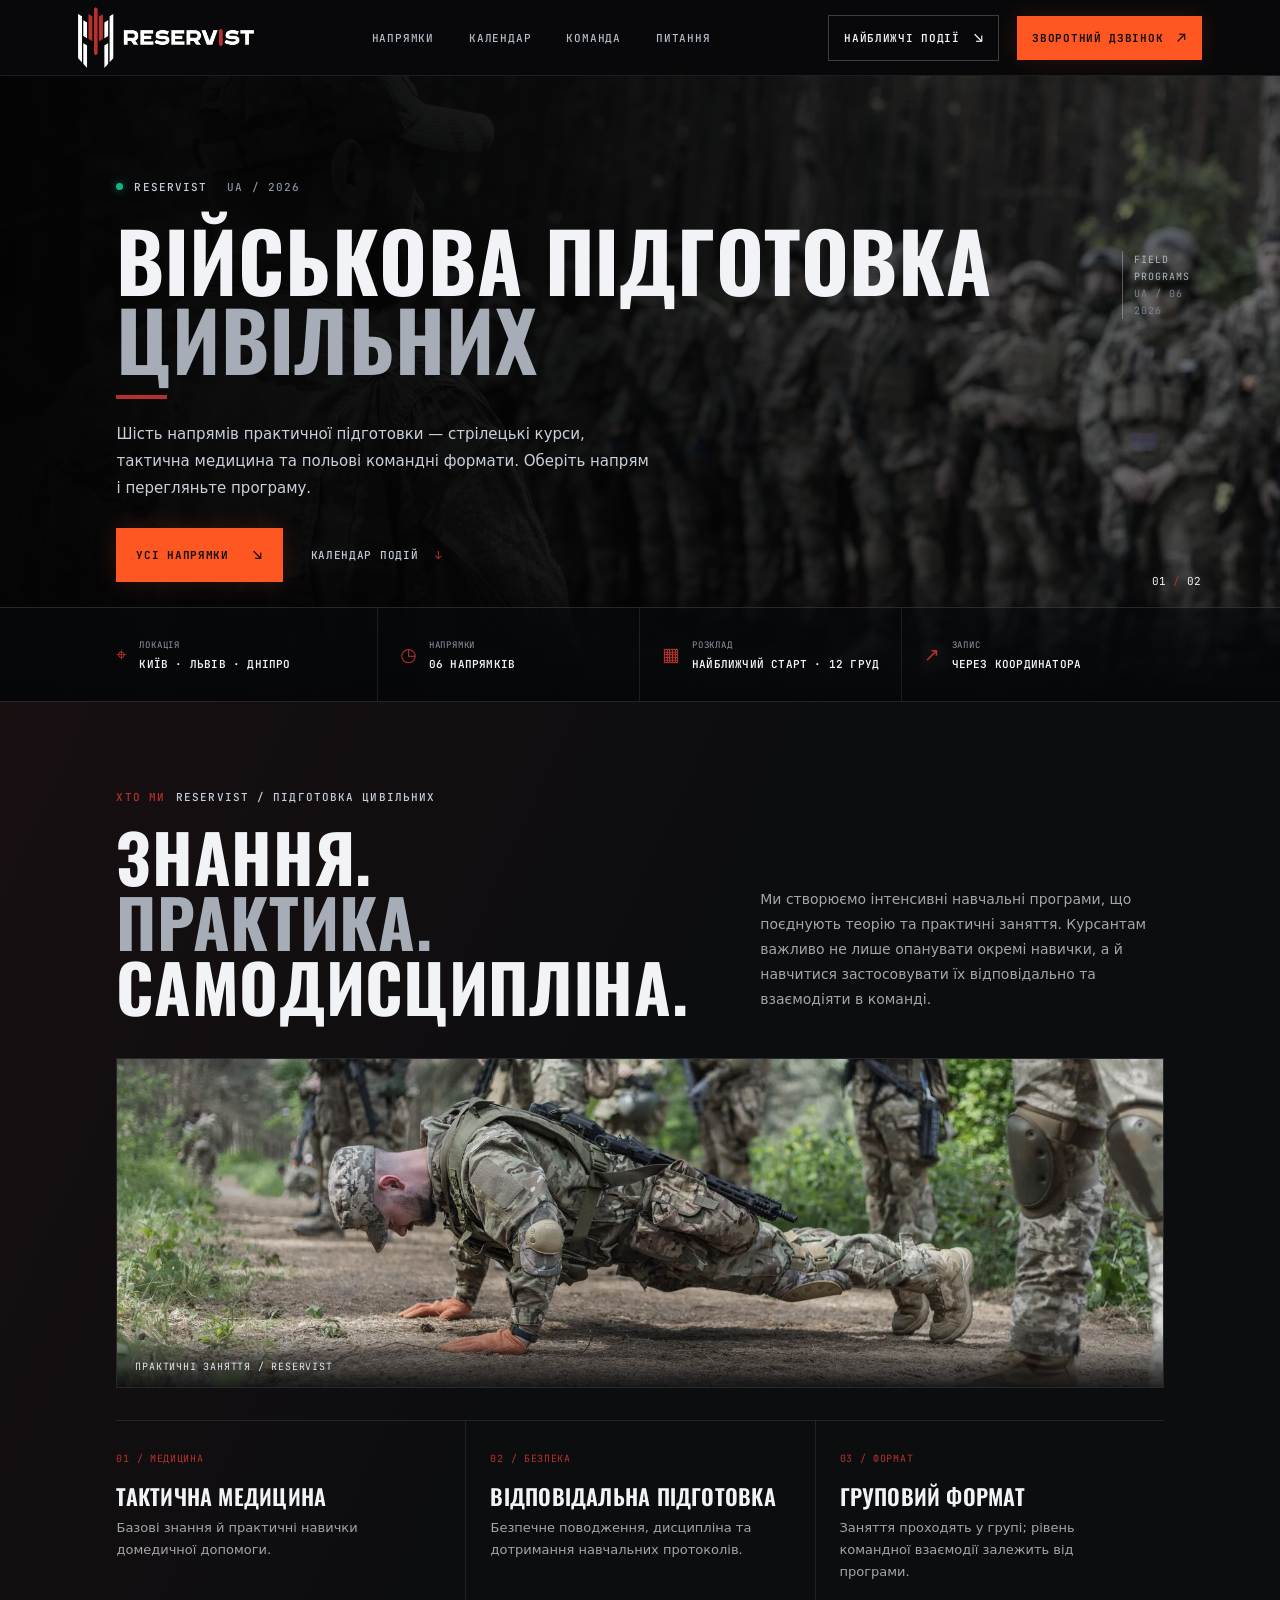
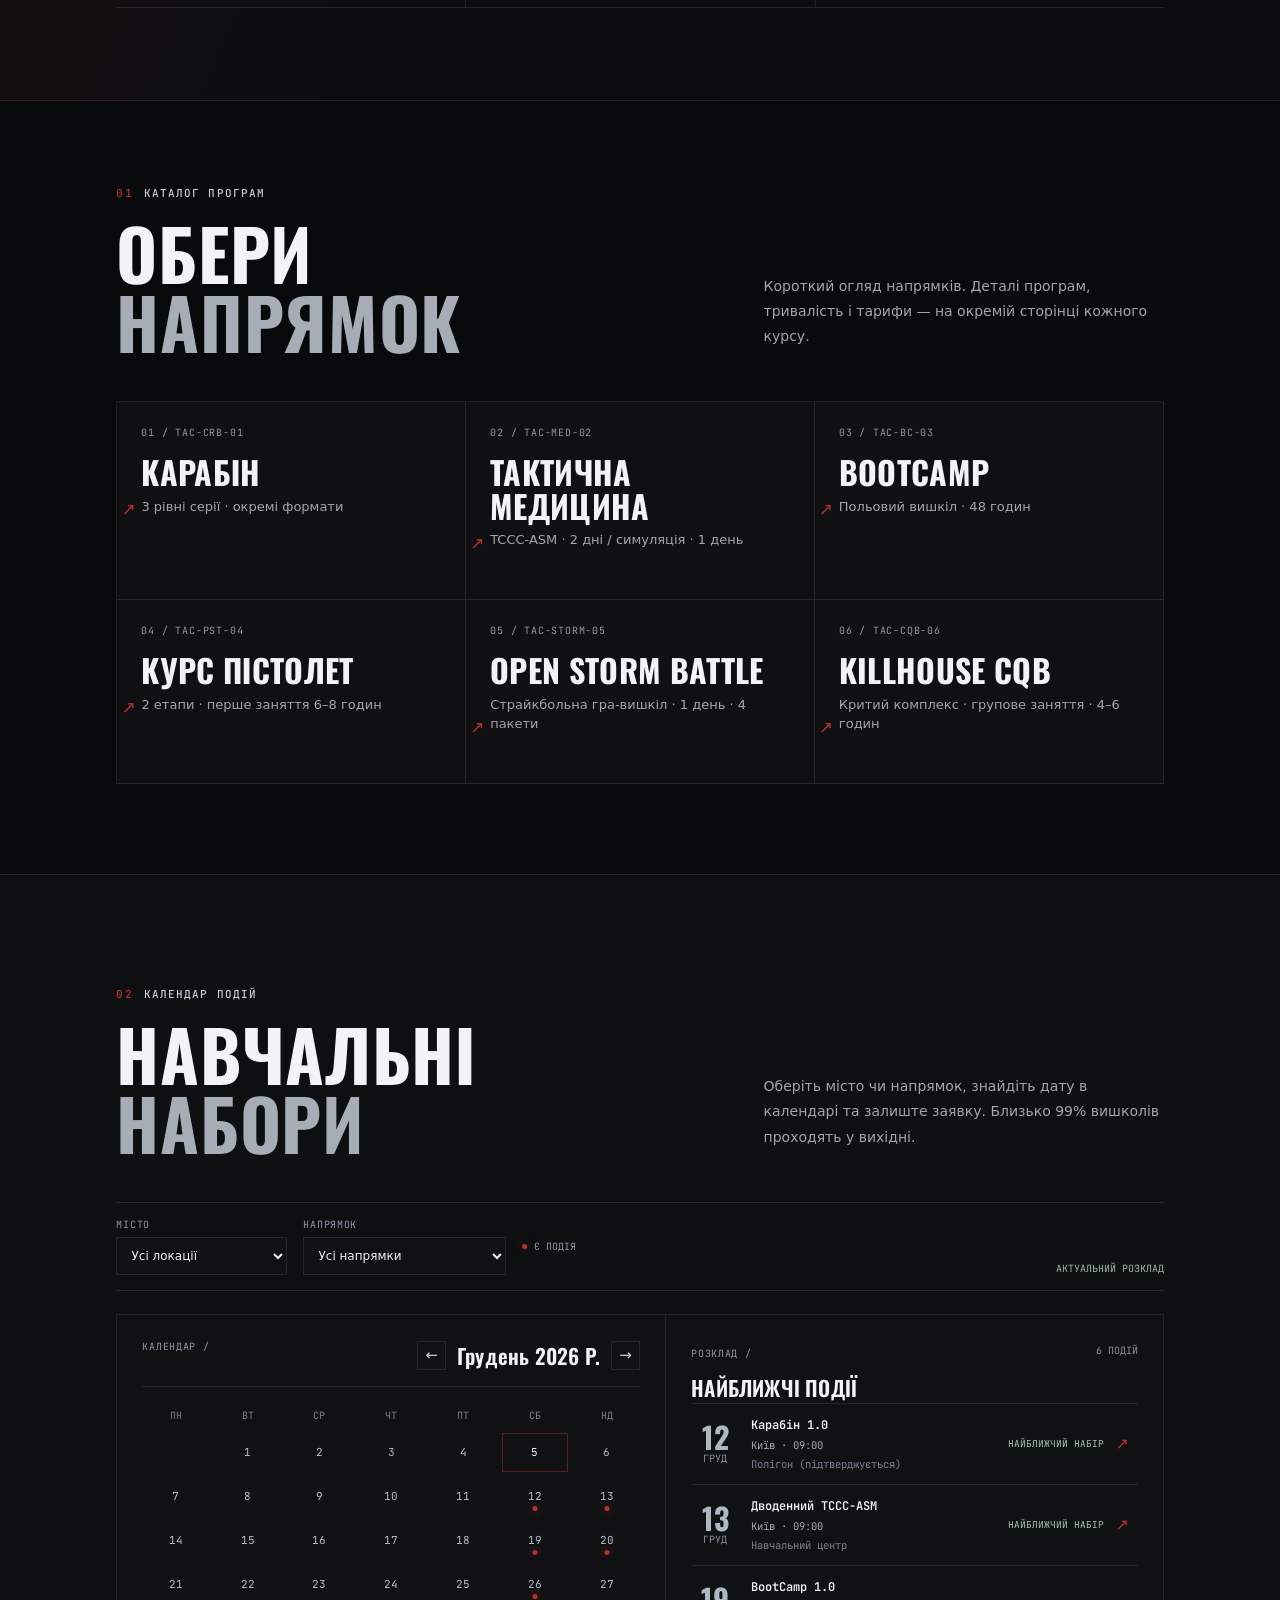
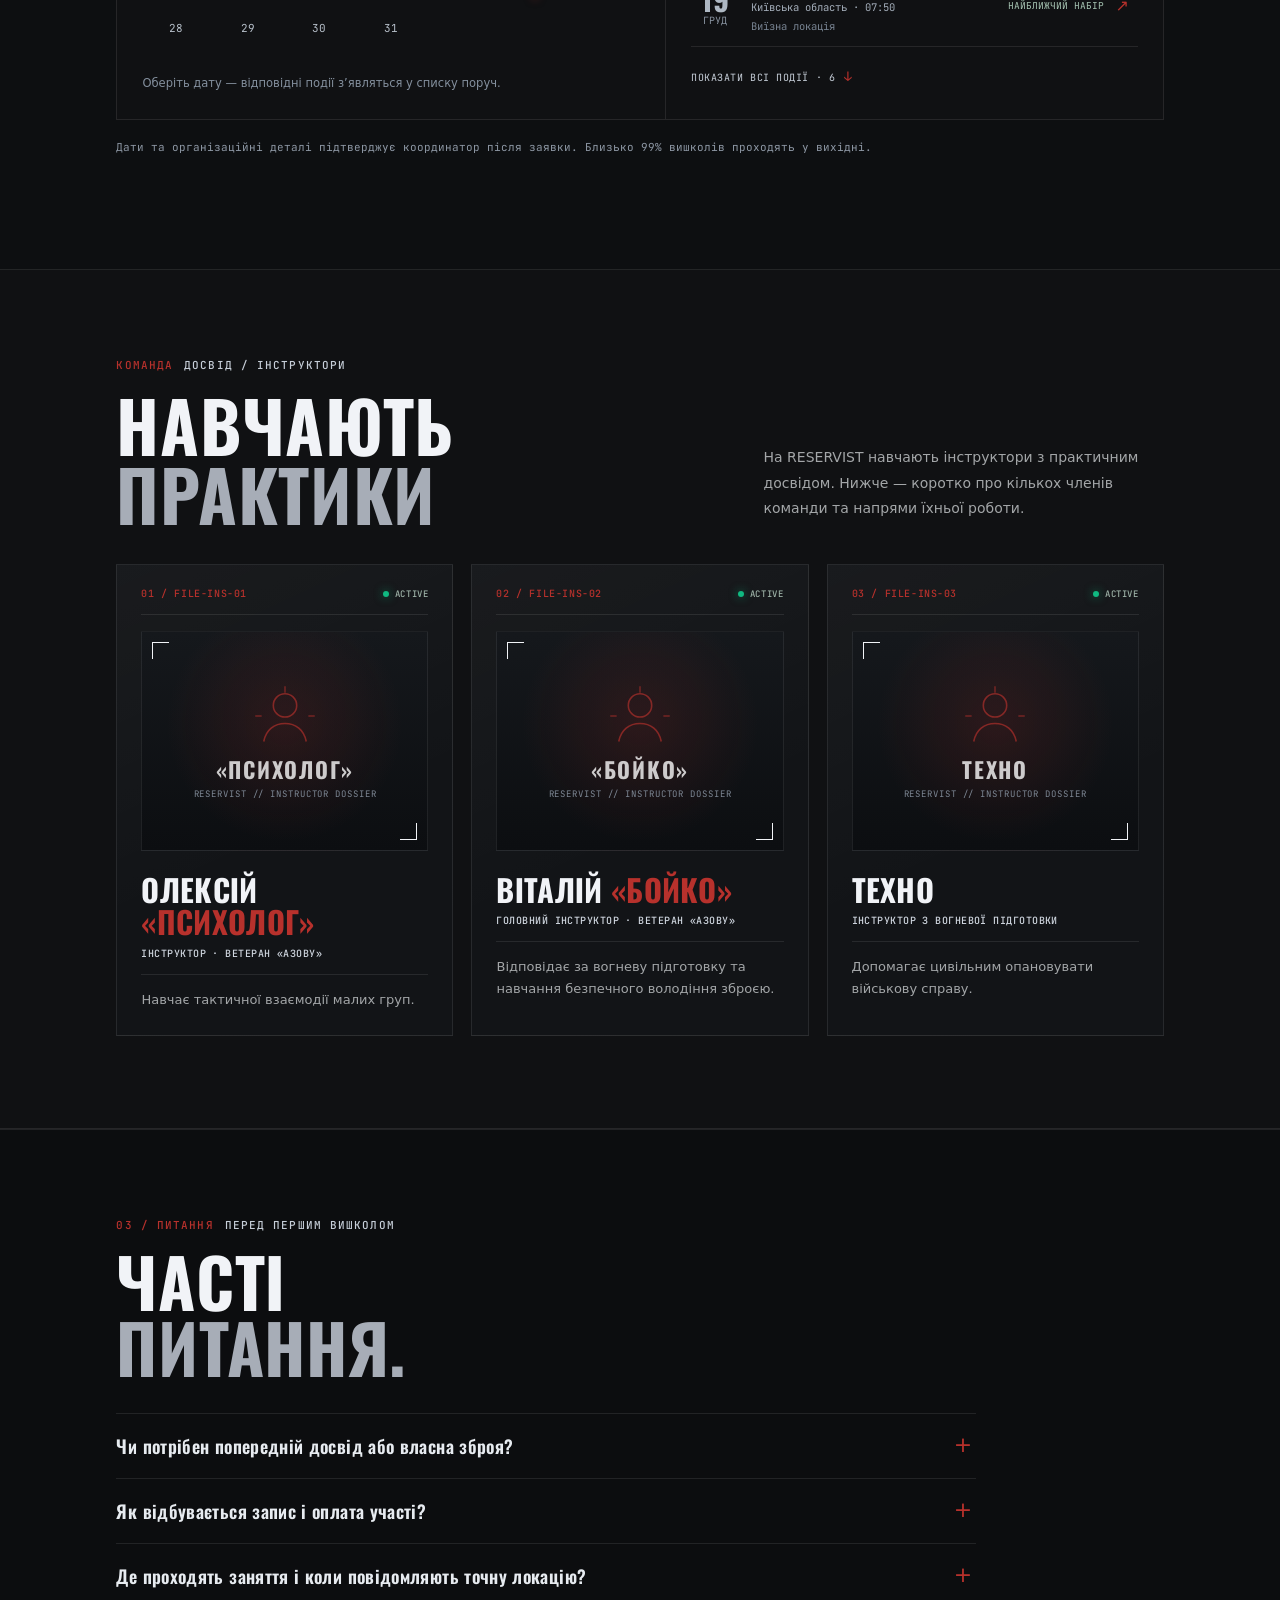
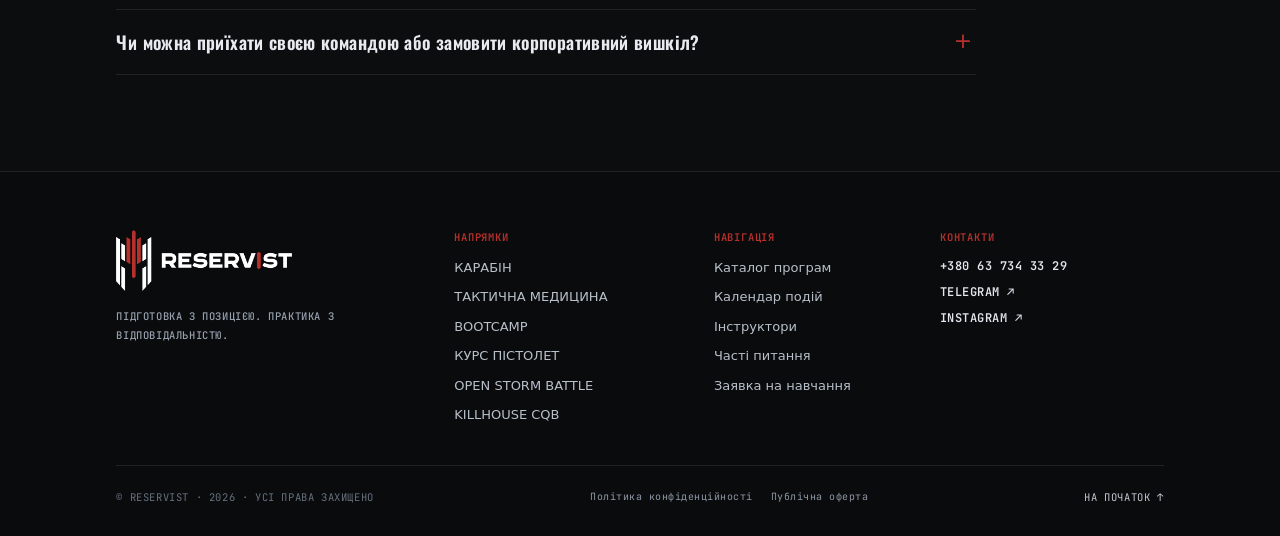
==== index.html @ 971331c2 "Initial commit: RESERVIST website & admin panel" ====
<!doctype html>
<html lang="uk">
  <head>
    <meta charset="UTF-8" />
    <meta name="viewport" content="width=device-width, initial-scale=1.0" />
    <meta name="theme-color" content="#08090b" />
    <meta name="description" content="RESERVIST — програми практичної підготовки: шість напрямків і календар навчальних подій." />
    <link rel="icon" type="image/svg+xml" href="assets/images/favicon.svg" />
    <title>RESERVIST — програми практичної підготовки</title>
    <link rel="preconnect" href="https://fonts.googleapis.com" />
    <link rel="preconnect" href="https://fonts.gstatic.com" crossorigin />
    <link href="https://fonts.googleapis.com/css2?family=JetBrains+Mono:wght@400;500;600;700&family=Oswald:wght@500;600;700&display=swap" rel="stylesheet" />
    <link rel="stylesheet" href="styles.css?v=17" />
    <script src="script.js?v=17" defer></script>
    <script src="cms-config.js?v=17" defer></script>
    <script src="cms-client.js?v=17" defer></script>
    <script src="cms-public.js?v=17" defer></script>
  </head>
  <body data-cms-page="home">
    <div class="site-shell">
      <header class="topbar">
        <a class="brand" href="#top" aria-label="RESERVIST — на початок">
          <img class="brand-logo" src="assets/images/reservist-logo.png" alt="RESERVIST — практична підготовка" />
        </a>
        <nav class="main-nav" aria-label="Головна навігація">
          <a href="#directions">НАПРЯМКИ</a>
          <a href="#calendar">КАЛЕНДАР</a>
          <a href="#team">КОМАНДА</a>
          <a href="#faq">ПИТАННЯ</a>
        </nav>
        <div class="nav-actions">
          <a class="button button-small button-outline" href="#calendar">НАЙБЛИЖЧІ ПОДІЇ <span>↘</span></a>
          <button type="button" class="button button-small button-primary" data-open-callback onclick="if(window.openCallbackModal){window.openCallbackModal(event)}else{var m=document.getElementById('callback-modal');if(m){m.hidden=false;m.style.display='flex';}}">ЗВОРОТНИЙ ДЗВІНОК <span>↗</span></button>
        </div>
        <button class="menu-toggle" type="button" aria-label="Відкрити меню" aria-expanded="false"><span></span><span></span></button>
      </header>

      <main id="top">
        <section class="hero directory-hero">
          <div class="hero-image" aria-hidden="true"></div>
          <div class="hero-content">
            <div class="eyebrow"><span class="live-dot"></span> RESERVIST <span class="eyebrow-code">UA / 2026</span></div>
            <h1>Військова підготовка<br /><span>цивільних</span></h1>
            <div class="title-stripe"></div>
            <p class="hero-description">Шість напрямів практичної підготовки — стрілецькі курси, тактична медицина та польові командні формати. Оберіть напрям і перегляньте програму.</p>
            <div class="hero-actions">
              <a class="button button-primary" href="#directions">УСІ НАПРЯМКИ <span>↘</span></a>
              <a class="text-link" href="#calendar">КАЛЕНДАР ПОДІЙ <span>↓</span></a>
            </div>
          </div>
          <div class="hero-side-code" aria-hidden="true">FIELD<br />PROGRAMS<br /><span>UA / 06<br />2026</span></div>
          <div class="hero-bottom">
            <div class="sensor"><span class="sensor-icon">⌖</span><div><span class="sensor-label">ЛОКАЦІЯ</span><strong>КИЇВ · ЛЬВІВ · ДНІПРО</strong></div></div>
            <div class="sensor"><span class="sensor-icon">◷</span><div><span class="sensor-label">НАПРЯМКИ</span><strong>06 НАПРЯМКІВ</strong></div></div>
            <div class="sensor"><span class="sensor-icon">▦</span><div><span class="sensor-label">РОЗКЛАД</span><strong>ЩОВИХІДНИХ · ЗА КАЛЕНДАРЕМ</strong></div></div>
            <div class="sensor"><span class="sensor-icon">↗</span><div><span class="sensor-label">ЗАПИС</span><strong>ЧЕРЕЗ КООРДИНАТОРА</strong></div></div>
          </div>
          <div class="hero-index">01 <span>/</span> 02</div>
        </section>

        <section class="about-section" aria-labelledby="about-heading">
          <div class="about-intro">
            <div>
              <div class="eyebrow"><span class="section-number">ХТО МИ</span> RESERVIST / ПІДГОТОВКА ЦИВІЛЬНИХ</div>
              <h2 id="about-heading">ЗНАННЯ.<br /><span>ПРАКТИКА.</span><br />САМОДИСЦИПЛІНА.</h2>
            </div>
            <p>Ми створюємо інтенсивні навчальні програми, що поєднують теорію та практичні заняття. Курсантам важливо не лише опанувати окремі навички, а й навчитися застосовувати їх відповідально та взаємодіяти в команді.</p>
          </div>
          <figure class="about-photo">
            <img
              src="assets/images/about-practice.webp"
              alt="Учасники практичного заняття RESERVIST на полігоні"
              loading="lazy"
            />
            <figcaption>ПРАКТИЧНІ ЗАНЯТТЯ / RESERVIST</figcaption>
          </figure>
          <div class="about-focus">
            <article class="about-focus-item">
              <span class="about-focus-index">01 / МЕДИЦИНА</span>
              <h3>ТАКТИЧНА МЕДИЦИНА</h3>
              <p>Базові знання й практичні навички домедичної допомоги.</p>
            </article>
            <article class="about-focus-item">
              <span class="about-focus-index">02 / БЕЗПЕКА</span>
              <h3>ВІДПОВІДАЛЬНА ПІДГОТОВКА</h3>
              <p>Безпечне поводження, дисципліна та дотримання навчальних протоколів.</p>
            </article>
            <article class="about-focus-item">
              <span class="about-focus-index">03 / ФОРМАТ</span>
              <h3>ГРУПОВИЙ ФОРМАТ</h3>
              <p>Заняття проходять у групі; рівень командної взаємодії залежить від програми.</p>
            </article>
          </div>
        </section>

        <section class="section directory-section" id="directions">
          <div class="section-heading">
            <div>
              <div class="eyebrow"><span class="section-number">01</span> КАТАЛОГ ПРОГРАМ</div>
              <h2>ОБЕРИ<br /><span>НАПРЯМОК</span></h2>
            </div>
            <p>Короткий огляд напрямків. Деталі програм, тривалість і тарифи — на окремій сторінці кожного курсу.</p>
          </div>
          <div class="direction-grid">
            <a class="direction-link" href="directions/carbine.html">
              <span class="direction-index">01 / TAC-CRB-01</span><span class="direction-title">КАРАБІН</span><span class="direction-description">3 рівні серії · окремі формати</span><span class="direction-arrow">↗</span>
            </a>
            <a class="direction-link" href="directions/medicine.html">
              <span class="direction-index">02 / TAC-MED-02</span><span class="direction-title">ТАКТИЧНА МЕДИЦИНА</span><span class="direction-description">TCCC-ASM · 2 дні / симуляція · 1 день</span><span class="direction-arrow">↗</span>
            </a>
            <a class="direction-link" href="directions/bootcamp.html">
              <span class="direction-index">03 / TAC-BC-03</span><span class="direction-title">BOOTCAMP</span><span class="direction-description">Польовий вишкіл · 48 годин</span><span class="direction-arrow">↗</span>
            </a>
            <a class="direction-link" href="directions/pistol.html">
              <span class="direction-index">04 / TAC-PST-04</span><span class="direction-title">КУРС ПІСТОЛЕТ</span><span class="direction-description">2 етапи · перше заняття 6–8 годин</span><span class="direction-arrow">↗</span>
            </a>
            <a class="direction-link" href="directions/open-storm.html">
              <span class="direction-index">05 / TAC-STORM-05</span><span class="direction-title">OPEN STORM BATTLE</span><span class="direction-description">Страйкбольна гра-вишкіл · 1 день · 4 пакети</span><span class="direction-arrow">↗</span>
            </a>
            <a class="direction-link" href="directions/killhouse-cqb.html">
              <span class="direction-index">06 / TAC-CQB-06</span><span class="direction-title">KILLHOUSE CQB</span><span class="direction-description">Критий комплекс · групове заняття · 4–6 годин</span><span class="direction-arrow">↗</span>
            </a>
          </div>
        </section>

        <section class="schedule-section calendar-section" id="calendar">
          <div class="section-heading">
            <div>
              <div class="eyebrow"><span class="section-number">02</span> КАЛЕНДАР ПОДІЙ</div>
              <h2>НАВЧАЛЬНІ<br /><span>НАБОРИ</span></h2>
            </div>
            <p>Оберіть місто або напрямок, знайдіть дату в календарі та залиште заявку. Близько 99% вишколів проходять у вихідні.</p>
          </div>
          <div class="schedule-toolbar">
            <label class="calendar-filter"><span>МІСТО</span>
              <select id="calendar-city" aria-label="Фільтр подій за містом">
                <option value="all">Усі локації</option><option value="Київ">Київ</option><option value="Київська область">Київська область</option><option value="Львів">Львів</option><option value="Дніпро">Дніпро</option>
              </select>
            </label>
            <label class="calendar-filter"><span>НАПРЯМОК</span>
              <select id="calendar-direction" aria-label="Фільтр подій за напрямком">
                <option value="all">Усі напрямки</option><option value="carbine">Карабін</option><option value="medicine">Тактична медицина</option><option value="bootcamp">Bootcamp</option><option value="pistol">Курс пістолет</option><option value="open-storm">Open Storm Battle</option><option value="killhouse-cqb">Killhouse CQB</option>
              </select>
            </label>
            <div class="calendar-legend"><span class="calendar-legend-dot"></span> Є ПОДІЯ</div>
            <span class="schedule-status is-demo">РОЗКЛАД НАБОРІВ</span>
          </div>
          <div class="calendar-hybrid">
            <section class="calendar-month" aria-labelledby="month-heading">
              <div class="month-toolbar">
                <span class="mono-label">КАЛЕНДАР /</span>
                <div class="month-controls">
                  <button type="button" class="month-nav" id="previous-month" aria-label="Попередній місяць">←</button>
                  <h3 id="month-heading" aria-live="polite"></h3>
                  <button type="button" class="month-nav" id="next-month" aria-label="Наступний місяць">→</button>
                </div>
              </div>
              <div class="month-grid" id="month-grid" role="grid" aria-labelledby="month-heading"></div>
              <p class="calendar-hint">Оберіть дату — відповідні події з’являться у списку поруч.</p>
            </section>
            <section class="calendar-agenda" aria-labelledby="agenda-heading">
              <div class="calendar-panel-heading">
                <div><span class="mono-label">РОЗКЛАД /</span><h3 id="agenda-heading">НАЙБЛИЖЧІ ПОДІЇ</h3></div>
                <span class="event-count" id="event-count">0 ПОДІЙ</span>
              </div>
              <div class="event-list" id="event-list" aria-live="polite"></div>
              <div class="event-list-controls" id="event-list-controls"></div>
            </section>
          </div>
          <p class="price-note">Точний час і точку збору підтверджує координатор після заявки. Близько 99% вишколів та ігор проходять у вихідні.</p>
        </section>

        <section class="team-section" id="team" aria-labelledby="team-heading">
          <div class="section-heading">
            <div>
              <div class="eyebrow"><span class="section-number">КОМАНДА</span> ДОСВІД / ІНСТРУКТОРИ</div>
              <h2 id="team-heading">НАВЧАЮТЬ<br /><span>ПРАКТИКИ</span></h2>
            </div>
            <p>На RESERVIST навчають інструктори з практичним досвідом. Нижче — коротко про кількох членів команди та напрями їхньої роботи.</p>
          </div>
          <div class="team-grid">
            <article class="team-card">
              <div class="team-card-header">
                <span class="team-card-index">01 / FILE-INS-01</span>
                <span class="team-card-status"><span class="live-dot"></span> ACTIVE</span>
              </div>
              <div class="team-card-portrait">
                <div class="team-card-silhouette">
                  <svg viewBox="0 0 64 64" fill="none" aria-hidden="true">
                    <circle cx="32" cy="22" r="11" stroke-width="1.5"/>
                    <path d="M12 56c2-11 10-17 20-17s18 6 20 17" stroke-width="1.5"/>
                    <line x1="32" y1="4" x2="32" y2="10" stroke-width="1.2"/>
                    <line x1="4" y1="32" x2="10" y2="32" stroke-width="1.2"/>
                    <line x1="54" y1="32" x2="60" y2="32" stroke-width="1.2"/>
                  </svg>
                  <span class="team-card-callsign-watermark">«ПСИХОЛОГ»</span>
                  <span class="team-card-dossier-tag">RESERVIST // INSTRUCTOR DOSSIER</span>
                </div>
              </div>
              <h3>ОЛЕКСІЙ <span>«ПСИХОЛОГ»</span></h3>
              <p class="team-card-role">ІНСТРУКТОР · ВЕТЕРАН «АЗОВУ»</p>
              <p class="team-card-description">Навчає тактичної взаємодії малих груп.</p>
            </article>
            <article class="team-card">
              <div class="team-card-header">
                <span class="team-card-index">02 / FILE-INS-02</span>
                <span class="team-card-status"><span class="live-dot"></span> ACTIVE</span>
              </div>
              <div class="team-card-portrait">
                <div class="team-card-silhouette">
                  <svg viewBox="0 0 64 64" fill="none" aria-hidden="true">
                    <circle cx="32" cy="22" r="11" stroke-width="1.5"/>
                    <path d="M12 56c2-11 10-17 20-17s18 6 20 17" stroke-width="1.5"/>
                    <line x1="32" y1="4" x2="32" y2="10" stroke-width="1.2"/>
                    <line x1="4" y1="32" x2="10" y2="32" stroke-width="1.2"/>
                    <line x1="54" y1="32" x2="60" y2="32" stroke-width="1.2"/>
                  </svg>
                  <span class="team-card-callsign-watermark">«БОЙКО»</span>
                  <span class="team-card-dossier-tag">RESERVIST // INSTRUCTOR DOSSIER</span>
                </div>
              </div>
              <h3>ВІТАЛІЙ <span>«БОЙКО»</span></h3>
              <p class="team-card-role">ГОЛОВНИЙ ІНСТРУКТОР · ВЕТЕРАН «АЗОВУ»</p>
              <p class="team-card-description">Відповідає за вогневу підготовку та навчання безпечного володіння зброєю.</p>
            </article>
            <article class="team-card">
              <div class="team-card-header">
                <span class="team-card-index">03 / FILE-INS-03</span>
                <span class="team-card-status"><span class="live-dot"></span> ACTIVE</span>
              </div>
              <div class="team-card-portrait">
                <div class="team-card-silhouette">
                  <svg viewBox="0 0 64 64" fill="none" aria-hidden="true">
                    <circle cx="32" cy="22" r="11" stroke-width="1.5"/>
                    <path d="M12 56c2-11 10-17 20-17s18 6 20 17" stroke-width="1.5"/>
                    <line x1="32" y1="4" x2="32" y2="10" stroke-width="1.2"/>
                    <line x1="4" y1="32" x2="10" y2="32" stroke-width="1.2"/>
                    <line x1="54" y1="32" x2="60" y2="32" stroke-width="1.2"/>
                  </svg>
                  <span class="team-card-callsign-watermark">ТЕХНО</span>
                  <span class="team-card-dossier-tag">RESERVIST // INSTRUCTOR DOSSIER</span>
                </div>
              </div>
              <h3>ТЕХНО</h3>
              <p class="team-card-role">ІНСТРУКТОР З ВОГНЕВОЇ ПІДГОТОВКИ</p>
              <p class="team-card-description">Допомагає цивільним опановувати військову справу.</p>
            </article>
          </div>
        </section>

        <section class="reviews-section" id="reviews" aria-labelledby="reviews-heading" hidden>
          <div class="section-heading">
            <div>
              <div class="eyebrow"><span class="section-number">ВІДГУКИ</span> ДОСВІД УЧАСНИКІВ</div>
              <h2 id="reviews-heading">ВІДГУКИ<br /><span>КУРСАНТІВ</span></h2>
            </div>
            <p>Реальні враження випускників після проходження практичних курсів і польових вишколів RESERVIST.</p>
          </div>
          <div class="reviews-grid"></div>
        </section>

        <section class="carbine-faq" id="faq" aria-labelledby="home-faq-heading">
          <div class="eyebrow"><span class="section-number">03 / ПИТАННЯ</span> ПЕРЕД ПЕРШИМ ВИШКОЛОМ</div>
          <h2 id="home-faq-heading">ЧАСТІ<br /><span>ПИТАННЯ.</span></h2>
          <div class="carbine-faq-list">
            <details>
              <summary>Чи потрібен попередній досвід або власна зброя?</summary>
              <p>Ні. Більшість базових програм («Карабін 1.0», «Пістолет 1.0», «Дводенний TCCC-ASM», «Bootcamp 1.0», «Open Storm Battle») розраховані на цивільних з нуля. Усе необхідне навчальне спорядження або прокатний комплект можна обрати під час запису.</p>
            </details>
            <details>
              <summary>Як відбувається запис і оплата участі?</summary>
              <p>На сайті немає автоматичного списання коштів. Ви обираєте курс або дату й залишаєте контакти — координатор відділу продзвону зв’язується з вами, відповідає на організаційні питання, підтверджує набір та надсилає реквізити для бронювання.</p>
            </details>
            <details>
              <summary>Де проходять заняття і коли повідомляють точну локацію?</summary>
              <p>Вишколи проходять на спеціалізованих стрільбищах, полігонах та у критих навчальних комплексах (Київ, Київська область, Львів, Дніпро). З міркувань безпеки точну точку збору та час координатор повідомляє підтвердженим учасникам набору.</p>
            </details>
            <details>
              <summary>Чи можна приїхати своєю командою або замовити корпоративний вишкіл?</summary>
              <p>Так. Ви можете долучитися групою друзів до відкритого набору в календарі або узгодити окремий командний виїзд (зокрема у форматах Open Storm Battle, Killhouse CQB чи тактичної медицини).</p>
            </details>
          </div>
        </section>
      </main>

      <footer class="footer">
        <div class="footer-grid">
          <div class="footer-brand-col">
            <a class="brand" href="#top" aria-label="RESERVIST — на початок"><img class="brand-logo" src="assets/images/reservist-logo.png" alt="RESERVIST — практична підготовка" /></a>
            <p class="footer-tagline">ПІДГОТОВКА З ПОЗИЦІЄЮ. ПРАКТИКА З ВІДПОВІДАЛЬНІСТЮ.</p>
          </div>
          <div class="footer-col">
            <span class="footer-col-title">НАПРЯМКИ</span>
            <a href="directions/carbine.html">Карабін</a>
            <a href="directions/medicine.html">Тактична медицина</a>
            <a href="directions/bootcamp.html">Bootcamp</a>
            <a href="directions/pistol.html">Курс пістолет</a>
            <a href="directions/open-storm.html">Open Storm Battle</a>
            <a href="directions/killhouse-cqb.html">Killhouse CQB</a>
          </div>
          <div class="footer-col">
            <span class="footer-col-title">НАВІГАЦІЯ</span>
            <a href="#directions">Каталог програм</a>
            <a href="#calendar">Календар подій</a>
            <a href="#team">Інструктори</a>
            <a href="#faq">Часті питання</a>
            <a href="booking.html">Заявка на навчання</a>
          </div>
          <div class="footer-col">
            <span class="footer-col-title">КОНТАКТИ</span>
            <nav class="footer-links" aria-label="Контакти">
              <a href="tel:+380637343329">+380 63 734 33 29</a>
            </nav>
          </div>
        </div>
        <div class="footer-bottom">
          <span class="footer-copy">© RESERVIST · 2026 · УСІ ПРАВА ЗАХИЩЕНО</span>
          <div class="footer-legal-links">
            <a href="privacy.html">Політика конфіденційності</a>
            <a href="offer.html">Публічна оферта</a>
          </div>
          <a href="#top" class="back-top">НА ПОЧАТОК ↑</a>
        </div>
      </footer>
    </div>

    <div id="callback-modal" class="callback-modal" hidden role="dialog" aria-modal="true" aria-labelledby="callback-modal-title" style="position:fixed;inset:0;z-index:99999;display:none;align-items:center;justify-content:center;padding:20px;">
      <div class="callback-modal-backdrop" data-close-callback onclick="if(window.closeCallbackModal){window.closeCallbackModal(event)}else{var m=document.getElementById('callback-modal');if(m){m.hidden=true;m.style.display='none';}}" style="position:absolute;inset:0;background:rgba(6,7,9,.84);backdrop-filter:blur(5px);"></div>
      <div class="callback-modal-dialog" style="position:relative;z-index:1;width:min(540px,100%);max-height:92vh;overflow-y:auto;padding:28px 30px;border:1px solid rgba(255,255,255,.12);background:#101113;box-shadow:0 24px 64px rgba(0,0,0,.78);">
        <div class="callback-modal-header" style="display:flex;justify-content:space-between;align-items:flex-start;gap:16px;margin-bottom:12px;">
          <div>
            <div class="eyebrow"><span class="live-dot"></span> RESERVIST / ВІДДІЛ ПРОДЗВОНУ</div>
            <h2 id="callback-modal-title" style="margin:10px 0 0;font:700 clamp(26px,3.5vw,36px)/1 var(--display);">ЗВОРОТНИЙ <span style="color:var(--muted)">ДЗВІНОК</span></h2>
          </div>
          <button type="button" class="callback-modal-close" data-close-callback onclick="if(window.closeCallbackModal){window.closeCallbackModal(event)}else{var m=document.getElementById('callback-modal');if(m){m.hidden=true;m.style.display='none';}}" aria-label="Закрити вікно" style="width:34px;height:34px;flex:0 0 34px;border:1px solid var(--line);background:#0b0c0e;color:var(--muted);cursor:pointer;">✕</button>
        </div>
        <p class="callback-modal-lead" style="margin:0 0 20px;color:var(--muted);font-size:13px;line-height:1.7;">Залиште контакти та напишіть, що саме вас цікавить — координатор зателефонує, відповість на питання й допоможе підібрати курс або дату.</p>
        <form id="callback-modal-form" class="booking-form callback-modal-form" style="padding:0;border:0;background:transparent;">
          <div class="form-two-columns">
            <div>
              <label for="callback-name">ІМ’Я</label>
              <input id="callback-name" name="name" autocomplete="name" placeholder="Як до вас звертатися" required />
            </div>
            <div>
              <label for="callback-phone">НОМЕР ТЕЛЕФОНУ</label>
              <input id="callback-phone" name="phone" type="tel" autocomplete="tel" placeholder="+380…" required />
            </div>
          </div>
          <label for="callback-city">МІСТО</label>
          <input id="callback-city" name="city" placeholder="Напр. Київ, Львів, Дніпро" />
          <label for="callback-question">ПИТАННЯ АБО КУРС, ЯКИЙ ЦІКАВИТЬ</label>
          <textarea id="callback-question" name="question" rows="3" placeholder="Напр. Хочу підібрати курс з нуля або дізнатися про найближчі дати" style="width:100%;padding:11px 12px;margin:0 0 18px;background:#0b0c0e;color:var(--text);border:1px solid rgba(255,255,255,.11);border-radius:0;font:13px/1.6 var(--body);resize:vertical;"></textarea>
          <button type="submit" class="button button-primary form-submit">ЗАМОВИТИ ДЗВІНОК <span>↗</span></button>
          <div class="form-feedback" aria-live="polite"></div>
          <div class="callback-direct-links">
            <span>Зручніше написати в месенджер?</span>
            <a href="https://t.me/Reservist_Manager" target="_blank" rel="noreferrer" data-telegram-link>НАПИСАТИ В TELEGRAM ↗</a>
          </div>
        </form>
      </div>
    </div>
  </body>
</html>
---- styles.css ----
:root {
  color-scheme: dark;
  --bg: #08090b;
  --surface: #121315;
  --surface-2: #16181c;
  --text: #f1f3f7;
  --muted: #a3a6a8;
  --line: rgba(255, 255, 255, .09);
  --red: #b7312c;
  --brand-accent: var(--red);
  --cta: #ff5722;
  --green: #10b981;
  --teal: #10b981;
  --mono: "JetBrains Mono", monospace;
  --display: "Oswald", "JetBrains Mono", sans-serif;
  --body: -apple-system, BlinkMacSystemFont, "SF Pro Text", "SF Pro Display", system-ui, sans-serif;
}

* { box-sizing: border-box; }
html { scroll-behavior: smooth; scroll-padding-top: 86px; }
body { margin: 0; background: var(--bg); color: var(--text); font-family: var(--body); font-size: 15px; line-height: 1.6; -webkit-font-smoothing: antialiased; }
a { color: inherit; text-decoration: none; }
button, input, select { font: inherit; }
button, a { -webkit-tap-highlight-color: transparent; }
button:focus-visible, a:focus-visible, input:focus-visible, select:focus-visible { outline: 2px solid var(--brand-accent); outline-offset: 4px; }
.site-shell { overflow: clip; }
.topbar { height: 76px; padding: 0 6.1%; display: flex; align-items: center; justify-content: space-between; border-bottom: 1px solid var(--line); position: sticky; top: 0; z-index: 100; background: rgba(8,9,11,.88); backdrop-filter: blur(12px); -webkit-backdrop-filter: blur(12px); }
.brand { display: inline-flex; align-items: center; gap: 11px; }
.brand-logo { display: block; width: 176px; height: auto; }
.main-nav, .nav-actions { display: flex; align-items: center; gap: 35px; }
.main-nav a, .button-small { font: 500 11px var(--mono); letter-spacing: .8px; }
.main-nav a { color: #b4bcc8; transition: color .2s; }
.main-nav a:hover, .text-link:hover { color: #fff; }
.nav-actions { gap: 18px; }
.live-dot { width: 7px; height: 7px; border-radius: 50%; display: inline-block; background: var(--green); box-shadow: 0 0 10px rgba(16,185,129,.65); }
.button { border: 0; display: inline-flex; align-items: center; justify-content: space-between; gap: 24px; padding: 17px 20px; font: 600 11px var(--mono); letter-spacing: .7px; transition: background .2s, color .2s, transform .2s, box-shadow .2s; cursor: pointer; }
.button:hover { transform: translateY(-2px); }
.button-small { padding: 12px 15px; gap: 14px; }
.button-outline { border: 1px solid rgba(255,255,255,.22); }
.button-outline:hover { border-color: var(--brand-accent); color: var(--brand-accent); }
.button-primary { background: var(--cta); color: #100d0b; font-weight: 700; box-shadow: 0 0 24px rgba(255,87,34,.16); }
.button-primary:hover { background: #ff7043; box-shadow: 0 0 30px rgba(255,87,34,.35); }
.button span { font-size: 15px; }
.menu-toggle { display: none; }

.hero { position: relative; height: min(710px, calc(100vh - 76px)); min-height: 610px; display: flex; align-items: center; padding: 0 9.1%; }
.hero-image { position: absolute; inset: 0; background: linear-gradient(90deg, rgba(8,9,11,.99) 0%, rgba(8,9,11,.88) 43%, rgba(8,9,11,.36) 100%), linear-gradient(0deg,#08090b 0%,transparent 24%,rgba(8,9,11,.16) 100%), url("assets/images/hero-main.webp") center 48%/cover; filter: saturate(.35) contrast(1.05); }
.hero-content { position: relative; z-index: 1; width: min(1000px, 86%); margin-top: -35px; }
.eyebrow { font: 500 11px var(--mono); letter-spacing: 1.1px; color: #c6ced8; display: flex; align-items: center; gap: 11px; }
.eyebrow-code { color: #87919f; margin-left: 9px; }
.hero h1, h2, h3, .instructor-data h3 { font-family: var(--display); font-weight: 700; text-transform: uppercase; letter-spacing: .01em; }
.hero h1 { font-size: clamp(54px, 6.4vw, 92px); line-height: .96; letter-spacing: .01em; margin: 26px 0 18px; }
.hero h1 span, h2 span, .instructor-data h3 span { color: #a7adb7; }
.title-stripe { width: 51px; height: 4px; background: var(--red); }
.hero-description { color: #c9d0d9; font-size: 15px; line-height: 1.8; max-width: 540px; margin: 22px 0 26px; }
.hero-actions { display: flex; align-items: center; gap: 28px; }
.text-link { font: 500 11px var(--mono); letter-spacing: .7px; color: #c3cbd5; }
.text-link span { color: var(--brand-accent); margin-left: 9px; }
.hero-note { display: flex; align-items: center; gap: 9px; color: #98a1ac; font: 10px var(--mono); letter-spacing: .8px; margin-top: 51px; }
.crosshair { color: var(--brand-accent); font-size: 17px; }
.hero-side-code { position: absolute; top: 28%; right: 7%; color: #abb5c0; font: 10px/1.7 var(--mono); letter-spacing: 1px; border-left: 1px solid rgba(255,255,255,.3); padding-left: 11px; }
.hero-side-code span { color: #768292; }
.hero-bottom { position: absolute; z-index: 1; bottom: 0; left: 0; right: 0; height: 94px; border-top: 1px solid rgba(255,255,255,.13); background: rgba(8,9,11,.58); display: grid; grid-template-columns: repeat(4,1fr); padding: 0 9.1%; }
.sensor { display: flex; align-items: center; gap: 12px; border-right: 1px solid var(--line); padding-left: 22px; }
.sensor:first-child { padding-left: 0; }
.sensor:last-child { border: 0; }
.sensor-icon { color: var(--brand-accent); font-size: 19px; }
.sensor div { display: flex; flex-direction: column; gap: 6px; }
.sensor-label { color: #8d98a6; font: 9px var(--mono); letter-spacing: .8px; }
.sensor strong { font: 600 11px var(--mono); letter-spacing: .2px; }
.hero-index { position: absolute; bottom: 113px; right: 6.2%; font: 11px var(--mono); }
.hero-index span { color: var(--brand-accent); }
.ticker { height: 54px; overflow: hidden; border-bottom: 1px solid var(--line); display: flex; align-items: center; background: #0c0d0f; }
.ticker-track { min-width: max-content; display: flex; align-items: center; justify-content: space-around; gap: 44px; width: 100%; color: #afb7c1; font: 11px var(--mono); letter-spacing: 1.4px; }
.ticker-track i { color: var(--red); font-style: normal; font-size: 11px; }

.section { padding: 115px 9.1% 120px; }
.about-section { padding: 88px 9.1% 92px; border-top: 1px solid var(--line); border-bottom: 1px solid var(--line); background: linear-gradient(115deg,rgba(183,49,44,.07),transparent 48%),#0c0d0f; }
.about-intro { display: grid; grid-template-columns: minmax(0,1fr) minmax(260px,.72fr); align-items: end; gap: 8%; }
.about-intro h2 { margin-top: 20px; font-size: clamp(44px,5.2vw,68px); }
.about-intro > p { max-width: 490px; margin: 0 0 7px; color: var(--muted); font-size: 14px; line-height: 1.8; }
.about-photo { position: relative; height: clamp(190px, 26vw, 330px); margin: 38px 0 0; overflow: hidden; border: 1px solid var(--line); background: var(--surface); }
.about-photo img { width: 100%; height: 100%; display: block; object-fit: cover; object-position: center 58%; filter: saturate(.65) contrast(1.04); }
.about-photo figcaption { position: absolute; right: 0; bottom: 0; left: 0; padding: 34px 18px 14px; background: linear-gradient(transparent,rgba(8,9,11,.88)); color: #e0e5eb; font: 10px var(--mono); letter-spacing: .8px; }
.about-focus { display: grid; grid-template-columns: repeat(3,minmax(0,1fr)); margin-top: 32px; border-top: 1px solid var(--line); border-bottom: 1px solid var(--line); }
.about-focus-item { min-width: 0; padding: 24px 24px 24px 0; }
.about-focus-item + .about-focus-item { padding-left: 24px; border-left: 1px solid var(--line); }
.about-focus-index { color: var(--brand-accent); font: 10px var(--mono); letter-spacing: .7px; }
.about-focus-item h3 { margin: 15px 0 8px; font: 600 22px/1.15 var(--display); }
.about-focus-item p { max-width: 320px; margin: 0; color: var(--muted); font-size: 13px; line-height: 1.7; }
.team-section { padding: 88px 9.1% 92px; background: #101113; border-bottom: 1px solid var(--line); }
.team-section .section-heading { margin-bottom: 36px; }
.team-grid { display: grid; grid-template-columns: repeat(3,minmax(0,1fr)); gap: 18px; }
.team-card { position: relative; min-width: 0; display: flex; flex-direction: column; padding: 22px 24px 24px; border: 1px solid var(--line); background: linear-gradient(155deg,rgba(255,255,255,.03),transparent 58%),#121417; transition: border-color .25s, transform .25s; }
.team-card:hover { border-color: rgba(183,49,44,.55); transform: translateY(-3px); }
.team-card-header { display: flex; align-items: center; justify-content: space-between; gap: 10px; padding-bottom: 14px; border-bottom: 1px solid var(--line); }
.team-card-index { color: var(--brand-accent); font: 500 10px var(--mono); letter-spacing: .6px; }
.team-card-status { display: inline-flex; align-items: center; gap: 6px; color: #9eb3a8; font: 500 9px var(--mono); letter-spacing: .6px; }
.team-card-status .live-dot { width: 6px; height: 6px; }
.team-card-portrait { position: relative; height: 220px; margin: 16px 0 18px; overflow: hidden; border: 1px solid rgba(255,255,255,.08); background: radial-gradient(circle at 50% 42%,rgba(183,49,44,.16),transparent 62%),linear-gradient(180deg,#15181c 0%,#0c0e11 100%); display: flex; align-items: center; justify-content: center; }
.team-card-portrait::before, .team-card-portrait::after { content: ""; position: absolute; width: 16px; height: 16px; border-color: rgba(255,255,255,.24); pointer-events: none; z-index: 2; }
.team-card-portrait::before { left: 10px; top: 10px; border-left: 1px solid; border-top: 1px solid; }
.team-card-portrait::after { right: 10px; bottom: 10px; border-right: 1px solid; border-bottom: 1px solid; }
.team-card-silhouette { display: flex; flex-direction: column; align-items: center; justify-content: center; gap: 8px; text-align: center; padding: 16px; user-select: none; }
.team-card-silhouette svg { width: 68px; height: 68px; color: rgba(255,255,255,.22); stroke: rgba(183,49,44,.65); }
.team-card-callsign-watermark { font: 700 22px/1 var(--display); letter-spacing: .08em; color: rgba(255,255,255,.78); text-transform: uppercase; }
.team-card-dossier-tag { font: 9px var(--mono); letter-spacing: .9px; color: #7d8794; }
.team-card h3 { margin: 4px 0 8px; font: 700 clamp(24px,2.4vw,32px)/1.05 var(--display); }
.team-card h3 span { color: var(--brand-accent); }
.team-card-role { margin: 0; padding-bottom: 12px; border-bottom: 1px solid var(--line); color: #cfd6df; font: 500 10px/1.6 var(--mono); letter-spacing: .45px; }
.team-card-description { margin: 14px 0 0; color: var(--muted); font-size: 13px; line-height: 1.7; }
.team-card-photo { display: block; width: 100%; height: 100%; object-fit: cover; object-position: center 25%; filter: grayscale(.85) contrast(1.06); }
.reviews-section { padding: 88px 9.1% 92px; background: #0c0d0f; border-bottom: 1px solid var(--line); }
.reviews-section[hidden] { display: none; }
.reviews-grid { display: grid; grid-template-columns: repeat(3, minmax(0, 1fr)); gap: 18px; }
.review-card { display: flex; flex-direction: column; gap: 14px; padding: 22px 24px; border: 1px solid var(--line); background: linear-gradient(155deg, rgba(255,255,255,.03), transparent 58%), #121417; }
.review-card-top { display: flex; align-items: center; justify-content: space-between; gap: 10px; padding-bottom: 12px; border-bottom: 1px solid var(--line); }
.review-card-course { color: var(--brand-accent); font: 600 10px var(--mono); letter-spacing: .5px; text-transform: uppercase; }
.review-card-stars { color: var(--cta); font: 12px var(--mono); letter-spacing: 2px; }
.review-card-text { margin: 0; color: #d5dce4; font-size: 13.5px; line-height: 1.75; }
.review-card-author { margin-top: auto; padding-top: 12px; border-top: 1px solid var(--line); display: flex; justify-content: space-between; align-items: center; gap: 10px; }
.review-card-author strong { font: 700 16px var(--display); letter-spacing: .03em; text-transform: uppercase; }
.review-card-author span { color: #8c96a4; font: 10px var(--mono); }
.legal-content { padding: 68px 9.1% 96px; max-width: 980px; }
.legal-content h2 { margin: 36px 0 14px; font-size: clamp(24px, 3vw, 32px); }
.legal-content p, .legal-content li { color: #c4ccd6; font-size: 14px; line-height: 1.8; }
.legal-content ul { padding-left: 20px; display: grid; gap: 8px; }
.footer-legal-links { display: flex; flex-wrap: wrap; gap: 18px; }
.footer-legal-links a { color: #8d97a4; font: 10px var(--mono); letter-spacing: .5px; }
.footer-legal-links a:hover { color: #fff; }
.callback-direct-links { margin-top: 16px; padding-top: 14px; border-top: 1px solid var(--line); display: flex; flex-wrap: wrap; align-items: center; justify-content: space-between; gap: 10px; font: 11px var(--mono); color: var(--muted); }
.callback-direct-links a { color: var(--cta); font-weight: 600; }
.callback-direct-links a:hover { text-decoration: underline; }
body.cms-editing main > section { outline: 1px dashed rgba(255,87,34,.45); outline-offset: -2px; }
body.cms-editing main > section:hover { outline: 2px solid var(--cta); }
body.cms-editing main > section * { cursor: crosshair !important; }
body.cms-editing main :is(h1, h2, h3, h4, p, li, a, span, strong, em, small, dt, dd, figcaption, label, button, img, summary):hover { outline: 1px dashed var(--cta); outline-offset: 2px; }
body.cms-editing main .cms-selected { outline: 2px solid var(--cta) !important; outline-offset: 3px; background: rgba(255,87,34,.12); }
.cms-edit-banner { display: none; position: fixed; right: 16px; bottom: 16px; z-index: 99998; padding: 8px 14px; background: var(--cta); color: #08090b; font: 700 11px var(--mono); letter-spacing: .04em; box-shadow: 0 8px 24px rgba(0,0,0,.6); pointer-events: none; }
body.cms-editing .cms-edit-banner { display: block; }
.cms-unpublished-message { padding: 12vh 8vw; color: var(--muted); font: 600 18px var(--mono); }
.section-heading { display: flex; align-items: flex-end; justify-content: space-between; gap: 35px; margin-bottom: 45px; }
.section-number { color: var(--brand-accent); }
h2 { font-size: clamp(44px, 5.5vw, 72px); line-height: .98; letter-spacing: .01em; margin: 18px 0 0; }
.section-heading > p { max-width: 400px; color: var(--muted); font-size: 14px; line-height: 1.8; margin: 0 0 7px; }
.program-grid { display: grid; grid-template-columns: repeat(3,minmax(0,1fr)); gap: 18px; }
.program-card { position: relative; display: flex; flex-direction: column; background: var(--surface); border: 1px solid var(--line); min-width: 0; transition: border-color .25s, transform .25s; }
.program-card:hover { border-color: rgba(183,49,44,.55); transform: translateY(-4px); }
.card-art { height: 218px; overflow: hidden; position: relative; background-color: #1b1e20; background-image: linear-gradient(0deg,rgba(12,13,15,.7),transparent 60%),linear-gradient(90deg,rgba(255,255,255,.035) 1px,transparent 1px),linear-gradient(rgba(255,255,255,.035) 1px,transparent 1px); background-size: auto, 33px 33px,33px 33px; }
.card-art::before, .card-art::after { content: ""; position: absolute; width: 24px; height: 24px; border-color: rgba(255,255,255,.28); }
.card-art::before { left: 15px; top: 15px; border-left: 1px solid; border-top: 1px solid; }
.card-art::after { right: 15px; bottom: 15px; border-right: 1px solid; border-bottom: 1px solid; }
.art-medical { background: radial-gradient(ellipse at 50% 54%,rgba(183,49,44,.23),transparent 39%),linear-gradient(135deg,#252224,#151719 68%); }
.art-uav { background: radial-gradient(ellipse at 56% 55%,rgba(99,102,106,.2),transparent 40%),linear-gradient(135deg,#242527,#131719 68%); }
.art-safety { background: radial-gradient(ellipse at 49% 53%,rgba(183,49,44,.15),transparent 43%),linear-gradient(135deg,#242221,#161819 68%); }
.art-carbine { background: radial-gradient(ellipse at 52% 55%,rgba(183,49,44,.2),transparent 43%),linear-gradient(135deg,#252224,#151719 68%); }
.art-bootcamp { background: radial-gradient(ellipse at 50% 53%,rgba(183,49,44,.18),transparent 44%),linear-gradient(135deg,#242320,#151719 68%); }
.art-pistol { background: radial-gradient(ellipse at 53% 54%,rgba(183,49,44,.16),transparent 42%),linear-gradient(135deg,#252321,#151719 68%); }
.art-storm { background: radial-gradient(ellipse at 55% 52%,rgba(99,102,106,.18),transparent 43%),linear-gradient(135deg,#242527,#131719 68%); }
.art-cqb { background: radial-gradient(ellipse at 50% 54%,rgba(183,49,44,.18),transparent 42%),linear-gradient(135deg,#242122,#151719 68%); }
.art-label, .art-coord { position: absolute; z-index: 1; font: 9px var(--mono); letter-spacing: 1px; color: #b8c0c9; }
.art-label { left: 27px; top: 27px; }
.art-coord { right: 27px; bottom: 26px; text-align: right; line-height: 1.8; color: #818d9a; }
.program-glyph { position: absolute; top: 45%; left: 50%; transform: translate(-50%,-50%); color: rgba(255,255,255,.82); font: 100px/.9 var(--display); text-shadow: 0 0 30px rgba(183,49,44,.35); }
.program-glyph span { color: var(--brand-accent); font: 18px var(--mono); margin-left: 5px; }
.medical-cross { position: absolute; top: 45%; left: 50%; transform: translate(-50%,-50%); color: rgba(255,255,255,.86); font: 100px/1 var(--body); text-shadow: 0 0 30px rgba(183,49,44,.55); }
.radar { position: absolute; width: 154px; height: 154px; border: 1px solid rgba(183,49,44,.38); border-radius: 50%; left: 50%; top: 53%; transform: translate(-50%,-50%); background: repeating-radial-gradient(circle,transparent 0 30px,rgba(183,49,44,.18) 31px,transparent 32px); }
.radar::before, .radar::after { content: ""; position: absolute; background: rgba(183,49,44,.24); }
.radar::before { height: 1px; left: 0; right: 0; top: 50%; }
.radar::after { width: 1px; top: 0; bottom: 0; left: 50%; }
.radar span { position: absolute; width: 65px; height: 65px; left: 50%; top: 50%; transform-origin: top left; background: linear-gradient(135deg,rgba(183,49,44,.3),transparent 65%); animation: radar-sweep 5s linear infinite; }
.radar i { position: absolute; width: 5px; height: 5px; border-radius: 50%; background: var(--brand-accent); left: 71%; top: 35%; box-shadow: 0 0 8px var(--brand-accent); }
.radar b { position: absolute; width: 4px; height: 4px; border-radius: 50%; background: var(--brand-accent); left: 32%; top: 63%; box-shadow: 0 0 8px var(--brand-accent); }
.safety-emblem { width: 105px; height: 105px; border: 1px solid rgba(255,255,255,.36); position: absolute; left: 50%; top: 53%; transform: translate(-50%,-50%) rotate(45deg); display: grid; place-items: center; }
.safety-emblem::before { content: ""; position: absolute; inset: 8px; border: 1px solid rgba(183,49,44,.65); }
.safety-emblem span { transform: rotate(-45deg); font: 55px var(--display); color: #f1f3f7; }
.art-cqb .safety-emblem span { font-size: 34px; }
.safety-emblem i { position: absolute; right: 2px; bottom: 8px; color: var(--brand-accent); font-size: 16px; transform: rotate(-45deg); font-style: normal; }
.program-body { padding: 20px 21px 19px; display: flex; flex-direction: column; flex: 1; }
.card-meta { display: flex; justify-content: space-between; color: #a0a9b5; font: 10px var(--mono); letter-spacing: .5px; }
.program-body h3 { font: 600 28px/1.02 var(--display); margin: 21px 0 12px; min-height: 52px; }
.program-body p { color: var(--muted); font-size: 13px; line-height: 1.75; min-height: 60px; margin: 0 0 21px; }
.tariff-list { list-style: none; padding: 0; margin: auto 0 17px; border-top: 1px solid var(--line); }
.tariff-list li { display: flex; justify-content: space-between; align-items: flex-start; gap: 8px; padding: 9px 0; border-bottom: 1px solid var(--line); color: #abb4bf; font: 11px/1.45 var(--mono); }
.tariff-list strong { color: #eef1f5; font-weight: 500; text-align: right; white-space: nowrap; }
.program-action { display: flex; justify-content: space-between; align-items: center; padding: 12px 13px; background: rgba(183,49,44,.09); border: 1px solid rgba(183,49,44,.35); color: var(--brand-accent); font: 10px var(--mono); letter-spacing: .4px; transition: background .2s,border-color .2s; }
.program-action:hover { background: rgba(183,49,44,.17); border-color: var(--brand-accent); }
.program-action b { font-size: 14px; }
.card-footer { padding-top: 15px; border-top: 1px solid var(--line); display: flex; justify-content: space-between; color: #e4e8ed; font: 10px var(--mono); letter-spacing: .4px; }
.card-footer a { color: var(--brand-accent); }
.card-footer b { margin-left: 6px; font-size: 13px; }
.card-corner { position: absolute; top: 200px; right: 15px; color: #84909c; font: 9px var(--mono); }
.price-note { color: #8d97a4; font: 11px var(--mono); line-height: 1.75; margin: 18px 0 0; }
.directory-hero { height: min(625px, calc(100vh - 76px)); }
.directory-hero .hero-content { margin-top: -15px; }
.directory-hero h1 { font-size: clamp(52px, 6.4vw, 88px); }
.directory-section { padding-top: 85px; padding-bottom: 90px; }
.direction-grid { display: grid; grid-template-columns: repeat(3,minmax(0,1fr)); border-top: 1px solid var(--line); border-left: 1px solid var(--line); }
.direction-link { position: relative; min-height: 150px; padding: 24px 24px 22px; border-right: 1px solid var(--line); border-bottom: 1px solid var(--line); background: rgba(18,19,21,.78); display: flex; flex-direction: column; transition: background .2s,border-color .2s; }
.direction-link-photo { position: absolute; z-index: 0; inset: 0; width: 100%; height: 100%; object-fit: cover; opacity: .14; }
.direction-link > :not(.direction-link-photo) { position: relative; z-index: 1; }
.direction-link:hover { background: #191a1d; }
.direction-index { color: #8d98a6; font: 10px var(--mono); letter-spacing: .8px; }
.direction-title { max-width: calc(100% - 24px); margin-top: 16px; font: 700 clamp(24px,2.5vw,32px)/1.05 var(--display); letter-spacing: .01em; }
.direction-description { color: var(--muted); font-size: 13px; margin-top: 8px; line-height: 1.5; }
.direction-arrow { position: absolute; right: 20px; bottom: 20px; color: var(--brand-accent); font-size: 17px; }
.calendar-section { padding-top: 90px; padding-bottom: 100px; }
.direction-page-hero { position: relative; padding: 104px 9.1% 55px; min-height: 430px; background: linear-gradient(90deg,rgba(8,9,11,.98),rgba(8,9,11,.82) 59%,rgba(8,9,11,.52)),url("assets/images/direction-hero-fallback.jpg") center 48%/cover no-repeat; border-bottom: 1px solid var(--line); }
.direction-page-hero.cqb-hero { min-height: 560px; overflow: hidden; background: #08090b; isolation: isolate; display: flex; flex-direction: column; align-items: flex-start; justify-content: center; }
.cqb-hero::after { position: absolute; z-index: 0; content: ""; inset: 0; background: linear-gradient(90deg,rgba(8,9,11,.96) 0%,rgba(8,9,11,.82) 40%,rgba(8,9,11,.35) 100%),linear-gradient(0deg,#08090b 0%,transparent 42%); }
.cqb-hero-photo { position: absolute; z-index: -1; inset: 0; width: 100%; height: 100%; object-fit: cover; object-position: center 52%; filter: saturate(.55) contrast(1.05); }
.cqb-hero > :not(.cqb-hero-photo) { position: relative; z-index: 1; }
.cqb-hero > p { max-width: 650px; }
.cqb-hero .direction-facts { width: 100%; }
.direction-page-hero.medicine-hero { min-height: 560px; overflow: hidden; background: #08090b; isolation: isolate; display: flex; flex-direction: column; align-items: flex-start; justify-content: center; }
.medicine-hero::after { position: absolute; z-index: 0; content: ""; inset: 0; background: linear-gradient(90deg,rgba(8,9,11,.96) 0%,rgba(8,9,11,.8) 44%,rgba(8,9,11,.3) 100%),linear-gradient(0deg,#08090b 0%,transparent 44%); }
.medicine-hero-photo { position: absolute; z-index: -1; inset: 0; width: 100%; height: 100%; object-fit: cover; object-position: center 50%; filter: saturate(.5) contrast(1.05); }
.medicine-hero > :not(.medicine-hero-photo) { position: relative; z-index: 1; }
.medicine-hero > p { max-width: 670px; }
.medicine-hero .direction-facts { width: 100%; }
.direction-page-hero.carbine-hero { background-image: linear-gradient(90deg,rgba(8,9,11,.97),rgba(8,9,11,.77) 56%,rgba(8,9,11,.36)),linear-gradient(0deg,#08090b 0%,transparent 42%),url("assets/images/carbine-hero.webp"); background-position: center,center,center 53%; background-size: cover; background-repeat: no-repeat; }
.carbine-hero { padding-bottom: 46px; }
.carbine-hero .direction-facts { margin-top: 25px; }
.carbine-hero-actions { display: flex; align-items: center; gap: 25px; margin-top: 25px; }
.direction-page-hero h1 { max-width: 1000px; margin: 28px 0 18px; font: 700 clamp(54px,8vw,100px)/.95 var(--display); letter-spacing: .01em; }
.direction-page-hero > p { max-width: 620px; margin: 22px 0; color: #c9d0d9; font-size: 15px; line-height: 1.8; }
.direction-facts { display: flex; flex-wrap: wrap; gap: 0; margin-top: 30px; border-top: 1px solid var(--line); max-width: 820px; }
.direction-facts span { padding: 15px 25px 0 0; margin: 14px 25px 0 0; border-right: 1px solid var(--line); color: #c7cdd5; font: 11px var(--mono); letter-spacing: .5px; }
.direction-facts span:last-child { border: 0; }
.direction-content { padding: 77px 9.1% 100px; }
.direction-content h2 { margin: 16px 0 32px; }
.cqb-overview { display: grid; grid-template-columns: minmax(0,1.1fr) minmax(310px,.72fr); gap: 8%; align-items: center; padding: 82px 9.1%; background: #0c0d0f; border-bottom: 1px solid var(--line); }
.cqb-overview-copy h2 { margin: 17px 0 20px; font-size: clamp(42px,5vw,64px); }
.cqb-overview-copy > p { max-width: 670px; color: #b5bec9; font-size: 14px; line-height: 1.8; }
.cqb-facts-panel { padding: 25px; background: linear-gradient(145deg,rgba(255,255,255,.035),transparent 72%),#121315; border: 1px solid var(--line); }
.cqb-facts-panel > .mono-label { color: var(--brand-accent); font-size: 10px; }
.cqb-facts-panel dl { margin: 17px 0 12px; }
.cqb-facts-panel dl > div { display: grid; grid-template-columns: minmax(90px,.8fr) minmax(0,1fr); gap: 12px; padding: 11px 0; border-top: 1px solid var(--line); }
.cqb-facts-panel dt { color: #8d98a5; font: 10px var(--mono); }
.cqb-facts-panel dd { margin: 0; color: #e2e7ec; font-size: 12px; line-height: 1.6; }
.cqb-facts-panel > .text-link { font-size: 10px; }
.cqb-faq { border-top: 1px solid var(--line); }
.medicine-intro { display: grid; grid-template-columns: minmax(0,1.05fr) minmax(300px,.8fr); gap: 8%; align-items: center; padding: 82px 9.1%; background: #0c0d0f; border-bottom: 1px solid var(--line); }
.medicine-intro-copy h2 { margin: 17px 0 20px; font-size: clamp(42px,5vw,64px); }
.medicine-intro-copy > p { max-width: 660px; color: #b5bec9; font-size: 14px; line-height: 1.8; }
.medicine-audience { padding: 24px; background: linear-gradient(145deg,rgba(255,255,255,.035),transparent 72%),#121315; border: 1px solid var(--line); }
.medicine-audience > .mono-label { color: var(--brand-accent); font-size: 10px; }
.medicine-audience-grid { display: grid; grid-template-columns: repeat(2,minmax(0,1fr)); margin-top: 15px; }
.medicine-audience-grid span { min-height: 72px; padding: 15px 12px 12px 0; border-top: 1px solid var(--line); color: #e2e7ec; font: 10px/1.65 var(--mono); }
.medicine-audience-grid span:nth-child(even) { padding-left: 12px; border-left: 1px solid var(--line); }
.medicine-audience > p { margin: 12px 0 0; color: #95a0ad; font-size: 12px; line-height: 1.7; }
.medicine-programs { padding-top: 77px; }
.medicine-course-card { padding: 0 22px 22px; }
.medicine-course-photo { display: block; width: calc(100% + 44px); height: 205px; margin: 0 -22px 22px; object-fit: cover; object-position: center 48%; filter: saturate(.55) contrast(1.05); }
.medicine-course-card h3 { min-height: 52px; }
.medicine-course-card .course-specs { align-content: start; }
.medicine-gallery { padding: 82px 9.1% 88px; background: #0c0d0f; border-top: 1px solid var(--line); }
.medicine-gallery-heading { display: flex; justify-content: space-between; align-items: end; gap: 32px; margin-bottom: 30px; }
.medicine-gallery-heading h2 { margin: 16px 0 0; font-size: clamp(42px,5.3vw,68px); }
.medicine-gallery-heading > p { max-width: 340px; margin: 0 0 8px; color: var(--muted); font-size: 13px; line-height: 1.75; }
.medicine-gallery-grid { display: grid; grid-template-columns: repeat(12,minmax(0,1fr)); grid-template-rows: repeat(2,clamp(145px,17vw,230px)); gap: 12px; }
.medicine-gallery-grid figure { position: relative; min-width: 0; min-height: 0; margin: 0; overflow: hidden; background: #121315; border: 1px solid var(--line); }
.medicine-gallery-grid figure::after { position: absolute; content: ""; inset: 38% 0 0; background: linear-gradient(0deg,rgba(8,9,11,.88),transparent); pointer-events: none; }
.medicine-gallery-grid img { display: block; width: 100%; height: 100%; object-fit: cover; object-position: center; filter: saturate(.62) contrast(1.05); transition: transform .45s ease,filter .45s ease; }
.medicine-gallery-grid figure:hover img { transform: scale(1.035); filter: saturate(.82) contrast(1.05); }
.medicine-gallery-grid figcaption { position: absolute; z-index: 1; left: 15px; right: 12px; bottom: 13px; color: #e2e7ec; font: 10px var(--mono); letter-spacing: .65px; }
.medicine-gallery-main { grid-column: 1 / 8; grid-row: 1 / 3; }
.medicine-gallery-top { grid-column: 8 / 13; grid-row: 1 / 2; }
.medicine-gallery-bottom { grid-column: 8 / 13; grid-row: 2 / 3; }
.direction-page-hero.pistol-hero { min-height: 600px; overflow: hidden; background: #08090b; isolation: isolate; display: flex; flex-direction: column; align-items: flex-start; justify-content: center; }
.pistol-hero::after { position: absolute; z-index: 0; content: ""; inset: 0; background: linear-gradient(90deg,rgba(8,9,11,.96) 0%,rgba(8,9,11,.78) 44%,rgba(8,9,11,.24) 100%),linear-gradient(0deg,#08090b 0%,transparent 44%); }
.pistol-hero-photo { position: absolute; z-index: -1; inset: 0; width: 100%; height: 100%; object-fit: cover; object-position: center 32%; filter: saturate(.55) contrast(1.05); }
.pistol-hero > :not(.pistol-hero-photo) { position: relative; z-index: 1; }
.pistol-hero > p { max-width: 670px; }
.pistol-hero .direction-facts { width: 100%; }
.pistol-hero .carbine-hero-actions { margin-top: 25px; }
.pistol-overview { display: grid; grid-template-columns: minmax(0,1.05fr) minmax(300px,.8fr); gap: 8%; align-items: center; padding: 82px 9.1%; background: #0c0d0f; border-bottom: 1px solid var(--line); }
.pistol-overview-copy h2 { margin: 17px 0 20px; font-size: clamp(42px,5vw,64px); }
.pistol-overview-copy > p { max-width: 660px; color: #b5bec9; font-size: 14px; line-height: 1.8; }
.pistol-audience { padding: 24px; background: linear-gradient(145deg,rgba(255,255,255,.035),transparent 72%),#121315; border: 1px solid var(--line); }
.pistol-audience > .mono-label { color: var(--brand-accent); font-size: 10px; }
.pistol-audience-list { display: grid; grid-template-columns: repeat(2,minmax(0,1fr)); margin-top: 15px; }
.pistol-audience-list span { min-height: 72px; padding: 15px 12px 12px 0; border-top: 1px solid var(--line); color: #e2e7ec; font: 10px/1.65 var(--mono); }
.pistol-audience-list span:nth-child(even) { padding-left: 12px; border-left: 1px solid var(--line); }
.pistol-stages { padding: 82px 9.1%; background: #101113; border-bottom: 1px solid var(--line); }
.pistol-stages-heading { display: flex; justify-content: space-between; align-items: end; gap: 32px; }
.pistol-stages-heading h2 { margin: 16px 0 0; font-size: clamp(42px,5.3vw,68px); }
.pistol-stage-grid { display: grid; grid-template-columns: repeat(2,minmax(0,1fr)); margin-top: 32px; border: 1px solid var(--line); }
.pistol-stage { min-width: 0; padding: 28px; background: linear-gradient(145deg,rgba(255,255,255,.025),transparent 65%); }
.pistol-stage + .pistol-stage { border-left: 1px solid var(--line); }
.pistol-stage > .mono-label { color: var(--brand-accent); font-size: 10px; }
.pistol-stage h3 { margin: 22px 0 12px; font: 600 30px/1.05 var(--display); }
.pistol-stage p, .pistol-stage li { color: var(--muted); font-size: 13px; line-height: 1.75; }
.pistol-stage ul { display: grid; gap: 8px; margin: 18px 0 0; padding: 0; list-style: none; }
.pistol-stage li { position: relative; padding-left: 16px; }
.pistol-stage li::before { position: absolute; left: 0; color: var(--brand-accent); content: "—"; }
.pistol-programs { padding-top: 77px; }
.pistol-gallery { padding: 82px 9.1% 88px; background: #0c0d0f; border-top: 1px solid var(--line); }
.pistol-gallery-heading { display: flex; justify-content: space-between; align-items: end; gap: 32px; margin-bottom: 30px; }
.pistol-gallery-heading h2 { margin: 16px 0 0; font-size: clamp(42px,5.3vw,68px); }
.pistol-gallery-heading > p { max-width: 340px; margin: 0 0 8px; color: var(--muted); font-size: 13px; line-height: 1.75; }
.pistol-gallery-grid { display: grid; grid-template-columns: repeat(12,minmax(0,1fr)); grid-template-rows: repeat(2,clamp(145px,17vw,230px)); gap: 12px; }
.pistol-gallery-grid figure { position: relative; min-width: 0; min-height: 0; margin: 0; overflow: hidden; background: #121315; border: 1px solid var(--line); }
.pistol-gallery-grid figure::after { position: absolute; content: ""; inset: 38% 0 0; background: linear-gradient(0deg,rgba(8,9,11,.88),transparent); pointer-events: none; }
.pistol-gallery-grid img { display: block; width: 100%; height: 100%; object-fit: cover; object-position: center; filter: saturate(.62) contrast(1.05); transition: transform .45s ease,filter .45s ease; }
.pistol-gallery-grid figure:hover img { transform: scale(1.035); filter: saturate(.82) contrast(1.05); }
.pistol-gallery-grid figcaption { position: absolute; z-index: 1; left: 15px; right: 12px; bottom: 13px; color: #e2e7ec; font: 10px var(--mono); letter-spacing: .65px; }
.pistol-gallery-main { grid-column: 1 / 8; grid-row: 1 / 3; }
.pistol-gallery-top { grid-column: 8 / 13; grid-row: 1 / 2; }
.pistol-gallery-bottom { grid-column: 8 / 13; grid-row: 2 / 3; }
.direction-page-hero.bootcamp-hero { min-height: 600px; overflow: hidden; background: #08090b; isolation: isolate; display: flex; flex-direction: column; align-items: flex-start; justify-content: center; }
.bootcamp-hero::after { position: absolute; z-index: 0; content: ""; inset: 0; background: linear-gradient(90deg,rgba(8,9,11,.96) 0%,rgba(8,9,11,.77) 45%,rgba(8,9,11,.3) 100%),linear-gradient(0deg,#08090b 0%,transparent 44%); }
.bootcamp-hero-photo { position: absolute; z-index: -1; inset: 0; width: 100%; height: 100%; object-fit: cover; object-position: center 48%; filter: saturate(.48) contrast(1.05); }
.bootcamp-hero > :not(.bootcamp-hero-photo) { position: relative; z-index: 1; }
.bootcamp-hero > p { max-width: 670px; }
.bootcamp-hero .direction-facts { width: 100%; }
.bootcamp-hero .carbine-hero-actions { margin-top: 25px; }
.bootcamp-overview { display: grid; grid-template-columns: minmax(0,1.05fr) minmax(300px,.8fr); gap: 8%; align-items: center; padding: 82px 9.1%; background: #0c0d0f; border-bottom: 1px solid var(--line); }
.bootcamp-overview-copy h2 { margin: 17px 0 20px; font-size: clamp(42px,5vw,64px); }
.bootcamp-overview-copy > p { max-width: 660px; color: #b5bec9; font-size: 14px; line-height: 1.8; }
.bootcamp-brief { padding: 24px; background: linear-gradient(145deg,rgba(255,255,255,.035),transparent 72%),#121315; border: 1px solid var(--line); }
.bootcamp-brief > .mono-label { color: var(--brand-accent); font-size: 10px; }
.bootcamp-brief dl { margin: 17px 0 0; }
.bootcamp-brief dl > div { display: grid; grid-template-columns: minmax(86px,.65fr) minmax(0,1fr); gap: 12px; padding: 12px 0; border-top: 1px solid var(--line); }
.bootcamp-brief dt { color: #8d98a5; font: 10px var(--mono); }
.bootcamp-brief dd { margin: 0; color: #e2e7ec; font-size: 12px; line-height: 1.6; }
.bootcamp-includes { padding: 82px 9.1%; background: #101113; border-bottom: 1px solid var(--line); }
.bootcamp-includes h2 { margin: 16px 0 30px; font-size: clamp(42px,5.3vw,68px); }
.bootcamp-includes-grid { display: grid; grid-template-columns: repeat(4,minmax(0,1fr)); border: 1px solid var(--line); }
.bootcamp-includes-grid > div { display: flex; flex-direction: column; min-height: 142px; padding: 20px; }
.bootcamp-includes-grid > div + div { border-left: 1px solid var(--line); }
.bootcamp-includes-grid span { color: var(--brand-accent); font: 10px var(--mono); }
.bootcamp-includes-grid strong { margin-top: 18px; font: 600 22px var(--display); text-transform: uppercase; }
.bootcamp-includes-grid small { margin-top: 7px; color: var(--muted); font-size: 12px; line-height: 1.6; }
.bootcamp-programs { padding-top: 77px; }
.bootcamp-programs .detail-tariff { min-height: 0; }
.bootcamp-programs .detail-tariff h3 { margin-top: 20px; }
.bootcamp-gallery { padding: 82px 9.1% 88px; background: #0c0d0f; border-top: 1px solid var(--line); }
.bootcamp-gallery-heading { display: flex; justify-content: space-between; align-items: end; gap: 32px; margin-bottom: 30px; }
.bootcamp-gallery-heading h2 { margin: 16px 0 0; font-size: clamp(42px,5.3vw,68px); }
.bootcamp-gallery-heading > p { max-width: 340px; margin: 0 0 8px; color: var(--muted); font-size: 13px; line-height: 1.75; }
.bootcamp-gallery-grid { display: grid; grid-template-columns: repeat(12,minmax(0,1fr)); grid-template-rows: repeat(3,clamp(120px,15vw,205px)); gap: 12px; }
.bootcamp-gallery-grid figure { position: relative; min-width: 0; min-height: 0; margin: 0; overflow: hidden; background: #121315; border: 1px solid var(--line); }
.bootcamp-gallery-grid figure::after { position: absolute; content: ""; inset: 38% 0 0; background: linear-gradient(0deg,rgba(8,9,11,.88),transparent); pointer-events: none; }
.bootcamp-gallery-grid img { display: block; width: 100%; height: 100%; object-fit: cover; object-position: center; filter: saturate(.62) contrast(1.05); transition: transform .45s ease,filter .45s ease; }
.bootcamp-gallery-grid figure:hover img { transform: scale(1.035); filter: saturate(.82) contrast(1.05); }
.bootcamp-gallery-grid figcaption { position: absolute; z-index: 1; left: 15px; right: 12px; bottom: 13px; color: #e2e7ec; font: 10px var(--mono); letter-spacing: .65px; }
.bootcamp-gallery-main { grid-column: 1 / 8; grid-row: 1 / 3; }
.bootcamp-gallery-top { grid-column: 8 / 13; grid-row: 1 / 2; }
.bootcamp-gallery-side { grid-column: 8 / 13; grid-row: 2 / 3; }
.bootcamp-gallery-bottom { grid-column: 1 / 13; grid-row: 3 / 4; }
.open-storm-hero .direction-facts { width: 100%; }
.open-storm-hero .carbine-hero-actions { margin-top: 25px; }
.open-storm-overview { display: grid; grid-template-columns: minmax(0,1.05fr) minmax(300px,.8fr); gap: 8%; align-items: center; padding: 82px 9.1%; background: #0c0d0f; border-bottom: 1px solid var(--line); }
.open-storm-overview-copy h2, .open-storm-flow h2 { margin: 17px 0 20px; font-size: clamp(42px,5vw,64px); }
.open-storm-overview-copy > p { max-width: 660px; color: #b5bec9; font-size: 14px; line-height: 1.8; }
.open-storm-facts { padding: 18px 24px; background: linear-gradient(145deg,rgba(255,255,255,.035),transparent 72%),#121315; border: 1px solid var(--line); }
.open-storm-facts > div { display: grid; grid-template-columns: minmax(95px,.55fr) minmax(0,1fr); gap: 15px; padding: 14px 0; border-bottom: 1px solid var(--line); }
.open-storm-facts > div:last-child { border-bottom: 0; }
.open-storm-facts span, .open-storm-flow-list > li > span { color: var(--brand-accent); font: 10px var(--mono); letter-spacing: .5px; }
.open-storm-facts strong { color: #e2e7ec; font-size: 13px; font-weight: 500; line-height: 1.6; }
.open-storm-flow { padding: 82px 9.1%; background: #101113; border-bottom: 1px solid var(--line); }
.open-storm-flow h2 { margin-bottom: 30px; }
.open-storm-flow-list { display: grid; grid-template-columns: repeat(4,minmax(0,1fr)); margin: 0; padding: 0; list-style: none; border: 1px solid var(--line); }
.open-storm-flow-list > li { display: flex; gap: 16px; min-width: 0; padding: 22px 18px; }
.open-storm-flow-list > li + li { border-left: 1px solid var(--line); }
.open-storm-flow-list strong { color: #e2e7ec; font: 600 20px/1.2 var(--display); text-transform: uppercase; }
.open-storm-flow-list p { margin: 9px 0 0; color: var(--muted); font-size: 12.5px; line-height: 1.7; }
.open-storm-programs { padding-top: 82px; }
.open-storm-programs-lead { max-width: 760px; margin: -7px 0 24px; color: var(--muted); font-size: 14px; line-height: 1.8; }
.open-storm-price-ladder { display: flex; align-items: center; justify-content: space-between; gap: 12px; margin: 25px 0 20px; padding: 17px 22px; background: #101113; border: 1px solid var(--line); }
.open-storm-price-ladder > span { display: flex; flex-direction: column; gap: 5px; color: #f1f3f7; font: 16px var(--mono); }
.open-storm-price-ladder small { color: var(--muted); font: 10px var(--mono); }
.open-storm-price-ladder b { color: var(--brand-accent); font: 18px var(--mono); }
.open-storm-package-grid { display: grid; grid-template-columns: repeat(4,minmax(0,1fr)); gap: 14px; align-items: stretch; }
.open-storm-package { display: flex; flex-direction: column; min-width: 0; padding: 20px; background: var(--surface); border: 1px solid var(--line); }
.open-storm-package.is-complete { border-color: rgba(183,49,44,.5); }
.open-storm-package header > span { color: #909aa7; font: 10px var(--mono); letter-spacing: .5px; line-height: 1.6; }
.open-storm-package h3 { margin: 15px 0 13px; font: 600 26px/1.1 var(--display); }
.open-storm-package-price { display: flex; align-items: baseline; justify-content: space-between; flex-wrap: wrap; gap: 6px 12px; padding-bottom: 15px; border-bottom: 1px solid var(--line); }
.open-storm-package-price strong { color: #f1f3f7; font: 17px var(--mono); }
.open-storm-package-price small { color: var(--brand-accent); font: 10px var(--mono); line-height: 1.5; }
.open-storm-package-summary { min-height: 58px; margin: 15px 0; color: var(--muted); font-size: 12.5px; line-height: 1.65; }
.open-storm-package-list { padding: 13px 0; border-top: 1px solid var(--line); }
.open-storm-package-list > span { color: #aab4bf; font: 10px var(--mono); letter-spacing: .5px; }
.open-storm-package-list ul { display: grid; gap: 8px; margin: 11px 0 0; padding: 0; list-style: none; }
.open-storm-package-list li { position: relative; padding-left: 15px; color: #dce1e8; font-size: 12px; line-height: 1.6; }
.open-storm-package-list li::before { position: absolute; left: 0; color: var(--teal); content: "+"; font: 11px var(--mono); }
.open-storm-package-list.is-bring li::before { color: #8b95a1; content: "—"; }
.open-storm-package-list.is-bring > span { color: #8994a1; }
.open-storm-package-note { margin: auto 0 0; padding: 10px 0 0; color: #8994a1; font-size: 11px; line-height: 1.65; }
.open-storm-package .course-book-button { margin-top: auto; }
@media (max-width: 1200px) {
  .open-storm-package-grid { grid-template-columns: repeat(2,minmax(0,1fr)); }
}
.open-storm-gallery { padding: 82px 9.1% 88px; background: #0c0d0f; border-top: 1px solid var(--line); }
.open-storm-gallery-heading { display: flex; justify-content: space-between; align-items: end; gap: 32px; margin-bottom: 30px; }
.open-storm-gallery-heading h2 { margin: 16px 0 0; font-size: clamp(42px,5.3vw,68px); }
.open-storm-gallery-heading > p { max-width: 340px; margin: 0 0 8px; color: var(--muted); font-size: 13px; line-height: 1.75; }
.open-storm-gallery-grid { display: grid; grid-template-columns: repeat(12,minmax(0,1fr)); grid-template-rows: repeat(3,clamp(120px,15vw,205px)); gap: 12px; }
.open-storm-gallery-grid figure { position: relative; min-width: 0; min-height: 0; margin: 0; overflow: hidden; background: #121315; border: 1px solid var(--line); }
.open-storm-gallery-grid figure::after { position: absolute; content: ""; inset: 38% 0 0; background: linear-gradient(0deg,rgba(8,9,11,.88),transparent); pointer-events: none; }
.open-storm-gallery-grid img { display: block; width: 100%; height: 100%; object-fit: cover; object-position: center; filter: saturate(.62) contrast(1.05); transition: transform .45s ease,filter .45s ease; }
.open-storm-gallery-grid figure:hover img { transform: scale(1.035); filter: saturate(.82) contrast(1.05); }
.open-storm-gallery-grid figcaption { position: absolute; z-index: 1; left: 15px; right: 12px; bottom: 13px; color: #e2e7ec; font: 10px var(--mono); letter-spacing: .65px; }
.open-storm-gallery-main { grid-column: 1 / 8; grid-row: 1 / 3; }
.open-storm-gallery-top { grid-column: 8 / 13; grid-row: 1 / 2; }
.open-storm-gallery-side { grid-column: 8 / 13; grid-row: 2 / 3; }
.open-storm-gallery-bottom { grid-column: 1 / 13; grid-row: 3 / 4; }
.carbine-series { padding: 88px 9.1% 80px; background: #0c0d0f; border-bottom: 1px solid var(--line); }
.carbine-series-intro { display: grid; grid-template-columns: minmax(0,1.1fr) minmax(260px,.7fr); align-items: end; gap: 8%; margin-top: 16px; }
.carbine-series-intro h2, .carbine-faq h2 { margin: 0; font-size: clamp(42px,5.3vw,68px); }
.carbine-series-intro > p { max-width: 480px; margin: 0 0 7px; color: var(--muted); font-size: 14px; line-height: 1.8; }
.carbine-levels { display: grid; grid-template-columns: repeat(3,minmax(0,1fr)); margin-top: 38px; border: 1px solid var(--line); }
.carbine-level { min-height: 228px; padding: 25px 24px; background: linear-gradient(145deg,rgba(255,255,255,.025),transparent 65%); }
.carbine-level + .carbine-level { border-left: 1px solid var(--line); }
.carbine-level-photo { display: block; width: calc(100% + 48px); height: 145px; margin: -25px -24px 19px; object-fit: cover; object-position: center; filter: saturate(.55) contrast(1.05); }
.carbine-level-index { color: var(--brand-accent); font: 10px var(--mono); letter-spacing: .8px; }
.carbine-level h3 { margin: 28px 0 9px; font: 600 clamp(24px,2.4vw,32px)/1.05 var(--display); }
.carbine-level p { min-height: 56px; max-width: 330px; margin: 0; color: var(--muted); font-size: 13px; line-height: 1.7; }
.carbine-level a { display: inline-flex; gap: 8px; align-items: center; margin-top: 19px; color: #c9d0d8; font: 10px var(--mono); letter-spacing: .4px; }
.carbine-level a span { color: var(--brand-accent); font-size: 14px; }
.carbine-session { padding: 82px 9.1%; background: #101113; border-bottom: 1px solid var(--line); }
.carbine-session-heading { display: grid; grid-template-columns: minmax(0,1.1fr) minmax(260px,.7fr); align-items: end; gap: 8%; margin-top: 17px; }
.carbine-session-heading h2 { margin: 0; font-size: clamp(42px,5.3vw,68px); }
.carbine-session-heading > p { max-width: 480px; margin: 0 0 7px; color: var(--muted); font-size: 14px; line-height: 1.8; }
.carbine-session-steps { display: grid; grid-template-columns: repeat(3,minmax(0,1fr)); margin-top: 32px; border: 1px solid var(--line); }
.carbine-session-steps article { min-height: 180px; padding: 22px; background: linear-gradient(145deg,rgba(255,255,255,.025),transparent 65%); }
.carbine-session-steps article + article { border-left: 1px solid var(--line); }
.carbine-session-steps article > span { color: var(--brand-accent); font: 10px var(--mono); letter-spacing: .6px; }
.carbine-session-steps h3 { margin: 28px 0 8px; font: 600 24px/1.1 var(--display); }
.carbine-session-steps p { max-width: 320px; margin: 0; color: var(--muted); font-size: 13px; line-height: 1.7; }
.carbine-training { display: grid; grid-template-columns: minmax(0,1fr) minmax(0,.92fr); min-height: 430px; background: #101113; border-bottom: 1px solid var(--line); }
.carbine-training-photo { position: relative; min-height: 430px; overflow: hidden; }
.carbine-training-photo::after { position: absolute; content: ""; inset: 0; background: linear-gradient(90deg,transparent 55%,#101113); pointer-events: none; }
.carbine-training-photo img { display: block; width: 100%; height: 100%; min-height: 430px; object-fit: cover; object-position: center 52%; filter: saturate(.55) contrast(1.05); }
.carbine-training-photo > span { position: absolute; left: 9.5%; bottom: 24px; z-index: 1; color: #e2e7ec; font: 10px var(--mono); letter-spacing: .8px; }
.carbine-training-copy { align-self: center; padding: 58px 9.1% 58px 3%; }
.carbine-training-copy h2 { margin: 18px 0 20px; font-size: clamp(45px,5vw,64px); }
.carbine-training-copy > p { color: #b5bec9; font-size: 14px; line-height: 1.8; }
.carbine-training-copy .carbine-training-note { margin-top: 18px; padding-top: 14px; border-top: 1px solid var(--line); color: #8c97a4; font-size: 12px; }
.carbine-training-copy > .text-link { display: inline-block; margin-top: 13px; font-size: 10px; line-height: 1.8; }
.carbine-gallery { padding: 82px 9.1% 88px; background: #0c0d0f; border-top: 1px solid var(--line); }
.carbine-gallery-heading { display: flex; justify-content: space-between; align-items: end; gap: 32px; margin-bottom: 30px; }
.carbine-gallery-heading h2 { margin: 16px 0 0; font-size: clamp(42px,5.3vw,68px); }
.carbine-gallery-heading > p { max-width: 340px; margin: 0 0 8px; color: var(--muted); font-size: 13px; line-height: 1.75; }
.carbine-gallery-grid { display: grid; grid-template-columns: repeat(12,minmax(0,1fr)); grid-template-rows: repeat(3,clamp(110px,12vw,165px)); gap: 12px; }
.carbine-gallery-grid figure { position: relative; min-width: 0; min-height: 0; margin: 0; overflow: hidden; background: #121315; border: 1px solid var(--line); }
.carbine-gallery-grid figure::after { position: absolute; content: ""; inset: 38% 0 0; background: linear-gradient(0deg,rgba(8,9,11,.88),transparent); pointer-events: none; }
.carbine-gallery-grid img { display: block; width: 100%; height: 100%; object-fit: cover; object-position: center; filter: saturate(.62) contrast(1.05); transition: transform .45s ease,filter .45s ease; }
.carbine-gallery-grid figure:hover img { transform: scale(1.035); filter: saturate(.82) contrast(1.05); }
.carbine-gallery-grid figcaption { position: absolute; z-index: 1; left: 15px; right: 12px; bottom: 13px; color: #e2e7ec; font: 10px var(--mono); letter-spacing: .65px; }
.carbine-gallery-main { grid-column: 1 / 8; grid-row: 1 / 3; }
.carbine-gallery-top { grid-column: 8 / 13; grid-row: 1 / 2; }
.carbine-gallery-side { grid-column: 8 / 11; grid-row: 2 / 3; }
.carbine-gallery-detail { grid-column: 11 / 13; grid-row: 2 / 4; }
.carbine-gallery-bottom { grid-column: 1 / 8; grid-row: 3 / 4; }
.program-group-heading { margin: 50px 0 20px; color: #dce1e8; font: 600 25px/1.1 var(--display); }
.detail-tariff-grid { display: grid; grid-template-columns: repeat(3,minmax(0,1fr)); gap: 14px; }
.detail-tariff-grid-2 { grid-template-columns: repeat(2,minmax(0,1fr)); max-width: 920px; margin-inline: auto; }
.detail-tariff-grid-1 { grid-template-columns: minmax(0,590px); margin-inline: auto; }
.detail-tariff { min-height: 225px; padding: 22px; background: var(--surface); border: 1px solid var(--line); display: flex; flex-direction: column; }
.cms-program-image { display: block; width: calc(100% + 44px); height: 170px; margin: -22px -22px 18px; object-fit: cover; filter: saturate(.55) contrast(1.05); }
.detail-tariff > span { color: #909aa7; font: 10px var(--mono); letter-spacing: .6px; }
.detail-tariff h3 { margin: 18px 0 8px; font: 600 28px/1.05 var(--display); }
.detail-tariff p { color: var(--muted); font-size: 13px; line-height: 1.75; margin: 0 0 22px; }
.detail-tariff > div { margin-top: auto; padding-top: 14px; border-top: 1px solid var(--line); display: flex; justify-content: space-between; gap: 12px; align-items: center; }
.detail-tariff small { color: #8994a1; font: 10px var(--mono); }
.detail-tariff strong { font: 600 17px var(--mono); }
.carbine-purchase-note { max-width: 780px; margin: -12px 0 28px; color: #a3adb8; font-size: 13px; line-height: 1.75; }
.course-specs { display: grid; grid-template-columns: repeat(2,minmax(0,1fr)); gap: 12px 16px; margin: 0 0 18px; padding: 14px 0; border-top: 1px solid var(--line); border-bottom: 1px solid var(--line); }
.course-specs > div { min-width: 0; }
.course-specs dt { margin-bottom: 4px; color: #8b96a3; font: 9.5px var(--mono); letter-spacing: .5px; text-transform: uppercase; }
.course-specs dd { margin: 0; color: #e2e7ee; font-size: 12px; line-height: 1.5; }
.course-book-button { width: 100%; justify-content: space-between; margin-top: 14px; padding-inline: 16px; font-size: 10.5px; }
.detail-tariff:target { border-color: rgba(183,49,44,.55); box-shadow: 0 0 22px rgba(183,49,44,.08); }
.carbine-booking, .direction-booking { display: grid; grid-template-columns: minmax(0,.8fr) minmax(0,1.2fr); gap: 8%; align-items: start; padding: 88px 9.1%; background: #101113; border-top: 1px solid var(--line); }
.carbine-booking-intro h2, .direction-booking-intro h2 { margin: 18px 0; font-size: clamp(48px,5.5vw,70px); }
.carbine-booking-intro > p, .direction-booking-intro > p { max-width: 390px; color: var(--muted); font-size: 14px; line-height: 1.8; }
.carbine-booking-form, .direction-booking-form { width: 100%; }
.payment-pending { margin: 0 0 20px; padding: 15px 16px; color: #c9d2dc; background: rgba(16,185,129,.05); border: 1px solid rgba(16,185,129,.24); font-size: 12.5px; line-height: 1.7; }
.payment-pending strong { display: block; margin-bottom: 5px; color: #5de3b0; font: 600 10.5px var(--mono); letter-spacing: .5px; }
.detail-cta { margin-top: 22px; }
.carbine-faq { padding: 88px 9.1% 96px; background: #0c0d0f; border-top: 1px solid var(--line); }
.carbine-faq h2 { margin-top: 16px; }
.carbine-faq-list { max-width: 860px; margin-top: 32px; border-top: 1px solid var(--line); }
.carbine-faq-list details { border-bottom: 1px solid var(--line); }
.carbine-faq-list summary { position: relative; padding: 20px 36px 20px 0; color: #e7ebf0; font: 600 18px/1.35 var(--display); letter-spacing: .02em; cursor: pointer; list-style: none; }
.carbine-faq-list summary::-webkit-details-marker { display: none; }
.carbine-faq-list summary::after { position: absolute; right: 4px; top: 18px; content: "+"; color: var(--brand-accent); font: 22px var(--body); }
.carbine-faq-list details[open] summary::after { content: "−"; }
.carbine-faq-list details p { max-width: 720px; margin: 0; padding: 0 36px 22px 0; color: var(--muted); font-size: 13.5px; line-height: 1.8; }
.direction-page-hero + .direction-content { min-height: 460px; }
.schedule-row[hidden] { display: none; }
.booking-hero { min-height: 375px; padding-top: 85px; }
.booking-hero h1 { font-size: clamp(52px,7vw,84px); }
.booking-page-content { padding: 72px 9.1% 105px; display: grid; grid-template-columns: minmax(0,1.1fr) minmax(250px,.7fr); gap: 8%; align-items: start; }
.application-form { max-width: 720px; }
.application-form select:disabled { opacity: .58; cursor: not-allowed; }
.form-two-columns { display: grid; grid-template-columns: 1fr 1fr; gap: 14px; }
.form-two-columns > div { min-width: 0; display: flex; flex-direction: column; }
.optional-label { color: #78838f; margin-left: 6px; font-size: 9px; }
.payment-choice { border: 1px solid var(--line); padding: 14px; margin: 0 0 19px; }
.payment-choice legend { padding: 0 6px; color: #aeb7c2; font: 10px var(--mono); letter-spacing: .6px; }
.payment-option { display: flex; align-items: flex-start; gap: 10px; padding: 9px 0; cursor: pointer; }
.payment-option + .payment-option { border-top: 1px solid var(--line); }
.payment-option input { width: 14px; height: 14px; flex: 0 0 14px; accent-color: var(--brand-accent); margin: 1px 0 0; padding: 0; }
.payment-option > span { display: flex; flex-direction: column; gap: 5px; }
.payment-option strong { color: #e4e8ed; font: 11px var(--mono); }
.payment-option small { color: #84909c; font-size: 11px; line-height: 1.6; }
.application-form .form-feedback { color: #d3ddd7; white-space: pre-line; font-size: 12px; }
.booking-side-note { padding-top: 12px; }
.booking-side-note h2 { font-size: clamp(34px,4vw,48px); line-height: 1; margin: 20px 0; }
.booking-side-note p { color: var(--muted); font-size: 13.5px; line-height: 1.8; margin-bottom: 22px; }
.booking-side-note .text-link { display: inline-block; }
@keyframes radar-sweep { to { transform: rotate(360deg); } }

.approach-section { display: grid; grid-template-columns: 1fr 1fr; min-height: 680px; background: #0d0f11; border-top: 1px solid var(--line); border-bottom: 1px solid var(--line); }
.approach-visual { position: relative; min-height: 600px; overflow: hidden; }
.approach-image { position: absolute; inset: 0; background: linear-gradient(0deg,rgba(8,9,11,.55),rgba(8,9,11,.12)),url("assets/images/approach-bg.jpg") center/cover; filter: grayscale(1) brightness(.46) contrast(1.1); }
.approach-visual::after { content: ""; position: absolute; inset: 0; background: linear-gradient(90deg,transparent 65%,#0d0f11 100%); }
.image-stamp { position: absolute; left: 11%; top: 14%; z-index: 1; width: 93px; height: 93px; border: 1px solid rgba(255,255,255,.37); border-radius: 50%; display: flex; flex-direction: column; align-items: center; justify-content: center; color: #dce1e6; font: 9px/1.5 var(--mono); text-align: center; letter-spacing: .7px; transform: rotate(-12deg); }
.image-stamp b { color: var(--brand-accent); font: 24px var(--display); }
.image-caption { position: absolute; z-index: 1; bottom: 32px; left: 11%; right: 12%; display: flex; justify-content: space-between; color: #c0c6ce; font: 10px var(--mono); letter-spacing: .8px; }
.approach-copy { padding: 98px 11% 70px 4%; position: relative; }
.approach-copy h2 { font-size: clamp(45px,5.5vw,72px); margin: 23px 0 24px; }
.approach-copy > p { color: var(--muted); line-height: 1.8; font-size: 14px; margin: 22px 0 28px; max-width: 480px; }
.approach-list { list-style: none; padding: 0; margin: 0; }
.approach-list li { border-top: 1px solid var(--line); padding: 15px 0; display: flex; align-items: center; gap: 17px; }
.approach-list li:last-child { border-bottom: 1px solid var(--line); }
.approach-list li > span { color: var(--brand-accent); font: 11px var(--mono); align-self: flex-start; margin-top: 3px; }
.approach-list li div { display: flex; flex-direction: column; gap: 5px; flex: 1; }
.approach-list strong { font: 11px var(--mono); letter-spacing: .7px; }
.approach-list small { color: #8893a0; font-size: 12px; }
.approach-list li > b { color: #79828c; font-weight: 400; }

.instructor-section, .schedule-section { padding: 112px 9.1%; }
.instructor-panel { position: relative; display: grid; grid-template-columns: .83fr 1.17fr; min-height: 398px; border: 1px solid var(--line); background: var(--surface); }
.instructor-photo { position: relative; background: url("assets/images/instructor-fallback.jpg") center 38%/cover; filter: grayscale(1) brightness(.58) contrast(1.08); min-height: 398px; }
.instructor-photo::after { position: absolute; content: ""; inset: 0; background: linear-gradient(90deg,transparent 70%,#121315); }
.instructor-data { padding: 39px 47px 37px; }
.file-label { display: flex; justify-content: space-between; gap: 15px; color: #929eaa; font: 10px var(--mono); letter-spacing: .6px; }
.instructor-data h3 { font-size: clamp(38px,4.7vw,60px); line-height: .95; margin: 27px 0 16px; }
.instructor-data > p { max-width: 520px; color: var(--muted); font-size: 13px; line-height: 1.8; }
.credentials { display: grid; grid-template-columns: 1fr 1fr; gap: 14px; margin: 24px 0; }
.credentials div { border-left: 2px solid var(--red); padding-left: 10px; display: flex; flex-direction: column; gap: 7px; }
.credentials span { color: #84909c; font: 10px var(--mono); }
.credentials strong { font: 11px var(--mono); }
.comms-note { border-top: 1px solid var(--line); padding-top: 14px; }
.comms-note > span { color: var(--green); font: 10px var(--mono); letter-spacing: .7px; }
.comms-note blockquote { margin: 8px 0 0; font-size: 13px; color: #c5ccd4; }
.instructor-status { position: absolute; right: 22px; bottom: 21px; display: flex; align-items: center; gap: 8px; color: #b3c2b9; font: 10px var(--mono); letter-spacing: .4px; }

.schedule-section { background: #0d0f11; border-top: 1px solid var(--line); border-bottom: 1px solid var(--line); }
.schedule-toolbar { display: flex; align-items: flex-end; gap: 16px; border-top: 1px solid var(--line); border-bottom: 1px solid var(--line); padding: 15px 0; margin-bottom: 23px; }
.mono-label { color: #8d98a5; font: 10px var(--mono); letter-spacing: .7px; }
.city-filters { display: flex; gap: 6px; }
.filter-chip { border: 1px solid transparent; background: none; color: #8993a0; padding: 8px 11px; font: 10px var(--mono); cursor: pointer; }
.filter-chip:hover, .filter-chip.is-active { color: var(--text); border-color: rgba(255,255,255,.18); background: rgba(255,255,255,.04); }
.filter-chip.is-active { border-color: rgba(183,49,44,.6); }
.schedule-status { color: #a1b5a9; font: 10px var(--mono); display: flex; align-items: center; gap: 8px; margin-left: auto; }
.schedule-status.is-demo { color: var(--brand-accent); }
.schedule-status .live-dot { width: 6px; height: 6px; }
.calendar-filter { display: flex; flex-direction: column; gap: 6px; color: #8d98a5; font: 10px var(--mono); letter-spacing: .7px; }
.calendar-filter select { min-width: 160px; height: 38px; border: 1px solid var(--line); border-radius: 0; padding: 0 29px 0 10px; background: #101113; color: var(--text); font: 12px var(--body); }
.calendar-legend { align-self: center; display: flex; align-items: center; gap: 7px; color: #8d98a5; font: 10px var(--mono); white-space: nowrap; }
.calendar-legend-dot, .month-day-marker { width: 5px; height: 5px; border-radius: 50%; background: var(--brand-accent); box-shadow: 0 0 8px rgba(183,49,44,.55); }
.calendar-hybrid { display: grid; grid-template-columns: minmax(0,1.05fr) minmax(340px,.95fr); border: 1px solid var(--line); background: rgba(18,19,21,.7); }
.calendar-agenda, .calendar-month { min-width: 0; padding: 25px; }
.calendar-month { border-right: 1px solid var(--line); }
.calendar-panel-heading { min-height: 47px; display: flex; align-items: flex-start; justify-content: space-between; gap: 12px; border-bottom: 1px solid var(--line); }
.calendar-panel-heading h3, .month-controls h3 { margin: 8px 0 0; font: 600 21px var(--display); }
.event-count { color: #87919e; font: 10px var(--mono); padding-top: 4px; white-space: nowrap; }
.event-list { min-height: 0; }
.event-card[hidden] { display: none; }
.event-list-controls { display: flex; justify-content: flex-start; padding-top: 12px; }
.event-list-toggle { padding: 9px 0; border: 0; background: transparent; color: #c6ced8; font: 10px var(--mono); letter-spacing: .55px; cursor: pointer; }
.event-list-toggle::after { content: " ↓"; color: var(--brand-accent); font-size: 13px; }
.event-list-toggle[aria-expanded="true"]::after { content: " ↑"; }
.event-list-toggle:hover { color: #fff; }
.calendar-empty { min-height: 300px; display: flex; flex-direction: column; align-items: flex-start; justify-content: center; max-width: 340px; }
.calendar-empty-title { font: 600 23px/1.2 var(--display); }
.calendar-empty p { color: var(--muted); font-size: 12.5px; line-height: 1.75; margin: 9px 0 15px; }
.calendar-empty-link { color: var(--brand-accent); font: 10px var(--mono); letter-spacing: .5px; }
.event-card { display: grid; grid-template-columns: 48px minmax(0,1fr) auto 22px; align-items: center; gap: 12px; min-height: 76px; padding: 13px 0; border-bottom: 1px solid var(--line); }
.event-card-date { display: flex; flex-direction: column; align-items: center; color: #aeb8c3; }
.event-card-date strong { font: 700 30px var(--display); line-height: 1; }
.event-card-date span { color: #8994a1; font: 10px var(--mono); text-transform: uppercase; }
.event-card-details { min-width: 0; display: flex; flex-direction: column; gap: 5px; }
.event-card-details strong { font: 600 12px var(--mono); }
.event-card-details span { color: #a3adb9; font: 10.5px var(--mono); }
.event-card-details .event-card-venue { color: #778391; }
.event-card-availability { color: #a6c4b2; font: 9.5px var(--mono); text-align: right; }
.event-card-availability.is-demo { color: var(--brand-accent); }
.event-card-link { color: var(--brand-accent); font-size: 16px; }
.calendar-month { display: flex; flex-direction: column; }
.month-toolbar { min-height: 47px; display: flex; align-items: flex-start; justify-content: space-between; gap: 12px; border-bottom: 1px solid var(--line); }
.month-controls { display: flex; align-items: center; gap: 11px; }
.month-controls h3 { min-width: 130px; margin: 0; text-align: center; text-transform: capitalize; }
.month-nav { width: 29px; height: 29px; border: 1px solid var(--line); background: transparent; color: #c6ced8; cursor: pointer; }
.month-nav:hover { color: var(--brand-accent); border-color: var(--brand-accent); }
.month-grid { display: grid; grid-template-columns: repeat(7,minmax(0,1fr)); gap: 5px; padding-top: 16px; }
.month-weekday { min-height: 25px; display: grid; place-items: center; color: #788491; font: 10px var(--mono); }
.month-day-placeholder { min-height: 39px; }
.month-day { position: relative; min-width: 0; min-height: 39px; border: 1px solid transparent; background: transparent; color: #b7c0ca; font: 11px var(--mono); cursor: pointer; }
.month-day:hover { border-color: rgba(255,255,255,.22); background: rgba(255,255,255,.04); }
.month-day.is-today { border-color: rgba(183,49,44,.45); color: #fff; }
.month-day.is-selected { background: var(--brand-accent); color: #111; }
.month-day-marker { position: absolute; bottom: 4px; left: 50%; transform: translateX(-50%); }
.month-day.is-selected .month-day-marker { background: #111; }
.calendar-hint { color: #84909e; font-size: 11.5px; line-height: 1.7; margin: auto 0 0; padding-top: 16px; }
.schedule-row { min-height: 99px; display: grid; grid-template-columns: 80px 1.35fr 1.3fr 155px 38px; align-items: center; gap: 16px; border-bottom: 1px solid var(--line); transition: background .2s; padding: 12px 10px; }
.schedule-row[hidden] { display: none; }
.schedule-row:hover { background: rgba(255,255,255,.025); }
.schedule-date { display: flex; flex-direction: column; align-items: flex-start; }
.schedule-date span, .schedule-date small { color: #7f8a97; font: 10px var(--mono); }
.schedule-date strong { font: 32px var(--display); line-height: 1.05; }
.schedule-date small { color: var(--brand-accent); }
.schedule-info, .schedule-place { display: flex; flex-direction: column; gap: 7px; }
.schedule-info > span { font: 12px var(--mono); letter-spacing: .3px; }
.schedule-info small, .schedule-place span { color: #7f8a97; font: 10px var(--mono); }
.schedule-place { color: #c9d0d8; font: 11px var(--mono); }
.schedule-slots { color: #9daaa2; font: 10px var(--mono); text-align: center; }
.schedule-arrow { color: var(--brand-accent); font-size: 18px; justify-self: end; }

.booking-section { padding: 112px 9.1%; display: grid; grid-template-columns: 1fr .8fr; gap: 10%; background: radial-gradient(ellipse at 4% 97%,rgba(183,49,44,.09),transparent 42%); }
.booking-copy h2 { margin: 23px 0 18px; font-size: clamp(55px,6.6vw,82px); }
.booking-copy > p { color: var(--muted); max-width: 450px; line-height: 1.8; font-size: 14px; }
.booking-assurance { display: flex; gap: 13px; margin-top: 32px; max-width: 450px; padding-top: 17px; border-top: 1px solid var(--line); }
.booking-assurance > span { color: var(--green); font-size: 18px; }
.booking-assurance div { display: flex; flex-direction: column; gap: 7px; }
.booking-assurance strong { font: 10.5px var(--mono); }
.booking-assurance small { color: #84909c; line-height: 1.7; font-size: 12px; }
.booking-form { background: var(--surface); border: 1px solid var(--line); padding: 28px; display: flex; flex-direction: column; }
.form-heading { display: flex; justify-content: space-between; gap: 10px; margin-bottom: 25px; font: 10.5px var(--mono); letter-spacing: .5px; }
.form-lock { color: var(--green); font-size: 10px; }
.booking-form label { font: 10px var(--mono); color: #aeb7c2; letter-spacing: .6px; margin: 0 0 8px; }
.booking-form input, .booking-form select { width: 100%; height: 44px; padding: 0 12px; margin: 0 0 18px; background: #0b0c0e; color: var(--text); border: 1px solid rgba(255,255,255,.11); border-radius: 0; font: 13px var(--body); }
.booking-form input::placeholder { color: #697481; }
.booking-form select { color: #c1cad4; }
.form-submit { width: 100%; margin-top: 3px; }
.form-disclaimer { color: #87929f; font-size: 11.5px; line-height: 1.7; margin: 12px 0 0; }
.form-feedback { min-height: 0; color: #a9dec3; font-size: 12px; line-height: 1.6; }
.form-feedback:not(:empty) { min-height: 35px; padding-top: 10px; }

.footer { border-top: 1px solid var(--line); background: #0a0b0d; padding: 58px 9.1% 32px; display: flex; flex-direction: column; gap: 40px; }
.footer-grid { display: grid; grid-template-columns: 1.35fr 1fr .85fr 1fr; gap: 36px; align-items: start; }
.footer-brand-col { display: flex; flex-direction: column; align-items: flex-start; gap: 16px; }
.footer-tagline { margin: 0; max-width: 300px; color: #96a0ad; font: 500 10.5px/1.75 var(--mono); letter-spacing: .6px; }
.footer-col { display: flex; flex-direction: column; gap: 10px; }
.footer-col-title { color: var(--brand-accent); font: 600 10.5px var(--mono); letter-spacing: .8px; margin-bottom: 4px; text-transform: uppercase; }
.footer-col a { color: #b8c0ca; font-size: 13px; line-height: 1.5; transition: color .2s; }
.footer-col a:hover { color: #fff; }
.footer-links { display: flex; flex-direction: column; align-items: flex-start; gap: 10px; }
.footer-links a { color: #e2e7ee; font: 600 12px var(--mono); letter-spacing: .5px; }
.footer-links a:hover { color: var(--brand-accent); }
.footer-bottom { padding-top: 24px; border-top: 1px solid var(--line); display: flex; flex-wrap: wrap; align-items: center; justify-content: space-between; gap: 16px; }
.back-top, .footer-copy { color: #87919e; font: 10.5px var(--mono); letter-spacing: .6px; }
.back-top { color: #c0c7d0; }
.back-top:hover { color: var(--brand-accent); }
.footer-copy { color: #66717e; }

@media (max-width: 1000px) {
  .topbar { padding: 0 4%; }
  .main-nav { gap: 20px; }
  .nav-actions { gap: 13px; }
  .hero { padding: 0 7%; }
  .hero-bottom { padding: 0 7%; }
  .section, .instructor-section, .schedule-section, .booking-section { padding-left: 7%; padding-right: 7%; }
  .card-art { height: 185px; }
  .program-grid { grid-template-columns: repeat(2,minmax(0,1fr)); }
  .direction-grid { grid-template-columns: repeat(2,minmax(0,1fr)); }
  .team-grid { grid-template-columns: repeat(2,minmax(0,1fr)); }
  .reviews-grid { grid-template-columns: repeat(2,minmax(0,1fr)); }
  .detail-tariff-grid { grid-template-columns: repeat(2,minmax(0,1fr)); }
  .open-storm-package-grid { grid-template-columns: repeat(2,minmax(0,1fr)); }
  .open-storm-flow-list { grid-template-columns: repeat(2,minmax(0,1fr)); }
  .open-storm-flow-list > li:nth-child(3) { border-left: 0; border-top: 1px solid var(--line); }
  .open-storm-flow-list > li:nth-child(4) { border-top: 1px solid var(--line); }
  .detail-tariff-grid-1 { grid-template-columns: minmax(0,590px); }
  .program-body { padding: 17px 15px; }
  .program-body h3 { font-size: 23px; }
  .approach-copy { padding-right: 8%; }
  .instructor-data { padding: 32px 28px; }
  .schedule-row { grid-template-columns: 65px 1.2fr 1.1fr 135px 25px; gap: 10px; }
  .schedule-place span { line-height: 1.5; }
  .footer { padding: 48px 7% 28px; }
  .footer-grid { grid-template-columns: 1fr 1fr; gap: 28px; }
}
@media (max-width: 740px) {
  html { scroll-padding-top: 65px; }
  .topbar { height: 65px; padding: 0 16px; }
  .brand-logo { width: 142px; }
  .main-nav { display: none; position: absolute; top: 64px; left: 0; right: 0; background: #0c0d0f; padding: 22px 20px; flex-direction: column; align-items: flex-start; gap: 23px; border-bottom: 1px solid var(--line); }
  .main-nav.is-open { display: flex; }
  .nav-actions { margin-left: auto; margin-right: 12px; }
  .nav-actions .button-outline { display: none; }
  .nav-actions [data-open-callback] { display: inline-flex; padding: 9px 11px; gap: 8px; font-size: 9.5px; }
  .menu-toggle { border: 0; background: transparent; display: flex; flex-direction: column; gap: 5px; padding: 8px 0 8px 8px; cursor: pointer; }
  .menu-toggle span { display: block; width: 19px; height: 1px; background: #e9edf0; }
  .hero { height: auto; min-height: 730px; padding: 105px 24px 135px; align-items: flex-start; }
  .hero-image { background-position: 58% center; background-image: linear-gradient(90deg,rgba(8,9,11,.95),rgba(8,9,11,.65)),linear-gradient(0deg,#08090b 0%,transparent 50%),url("assets/images/hero-main.webp"); }
  .hero-content { width: 100%; margin: 0; }
  .hero h1 { font-size: clamp(49px, 12vw, 77px); margin-top: 25px; }
  .hero-description { font-size: 13px; max-width: 470px; }
  .hero-side-code { display: none; }
  .hero-note { margin-top: 34px; font-size: 10px; }
  .hero-bottom { height: auto; padding: 13px 20px; grid-template-columns: 1fr 1fr; }
  .sensor { min-height: 59px; padding-left: 10px; border-right: 0; }
  .sensor:nth-child(odd) { padding-left: 0; border-right: 1px solid var(--line); }
  .sensor:nth-child(n+3) { border-top: 1px solid var(--line); }
  .sensor strong { font-size: 10.5px; }
  .hero-index { bottom: 190px; right: 22px; }
  .ticker-track { justify-content: flex-start; gap: 28px; padding-left: 20px; }
  .section, .instructor-section, .schedule-section, .booking-section, .about-section, .team-section { padding: 72px 22px; }
  .directory-section, .calendar-section { padding: 72px 22px; }
  .direction-page-hero { padding: 79px 23px 35px; min-height: 390px; }
  .direction-page-hero.cqb-hero { min-height: 590px; padding-top: 92px; justify-content: flex-end; }
  .cqb-hero::after { background: linear-gradient(90deg,rgba(8,9,11,.83),rgba(8,9,11,.4)),linear-gradient(0deg,#08090b 0%,rgba(8,9,11,.15) 70%); }
  .cqb-hero-photo { object-position: center center; }
  .cqb-hero .direction-facts { margin-top: 20px; }
  .cqb-hero .carbine-hero-actions { margin-top: 20px; }
  .direction-page-hero.medicine-hero { min-height: 600px; padding-top: 92px; justify-content: flex-end; }
  .medicine-hero::after { background: linear-gradient(90deg,rgba(8,9,11,.87),rgba(8,9,11,.43)),linear-gradient(0deg,#08090b 0%,rgba(8,9,11,.12) 72%); }
  .medicine-hero-photo { object-position: center center; }
  .medicine-hero .direction-facts { margin-top: 20px; }
  .medicine-hero .carbine-hero-actions { margin-top: 20px; }
  .direction-page-hero h1 { font-size: clamp(48px,12vw,76px); }
  .carbine-hero-actions { align-items: flex-start; flex-direction: column; gap: 18px; }
  .carbine-series, .carbine-faq { padding: 70px 22px; }
  .carbine-series-intro { grid-template-columns: 1fr; gap: 16px; }
  .carbine-series-intro h2, .carbine-faq h2 { font-size: clamp(42px,11vw,62px); }
  .carbine-levels { grid-template-columns: 1fr; margin-top: 25px; }
  .carbine-level { min-height: 0; padding: 21px 19px; }
  .carbine-level + .carbine-level { border-left: 0; border-top: 1px solid var(--line); }
  .carbine-level-photo { width: calc(100% + 38px); height: 175px; margin: -21px -19px 18px; }
  .carbine-level h3 { margin-top: 20px; }
  .carbine-level p { min-height: 0; }
  .carbine-session { padding: 70px 22px; }
  .carbine-session-heading { grid-template-columns: 1fr; gap: 16px; }
  .carbine-session-heading h2 { font-size: clamp(42px,11vw,62px); }
  .carbine-session-steps { grid-template-columns: 1fr; margin-top: 25px; }
  .carbine-session-steps article { min-height: 0; padding: 20px 19px; }
  .carbine-session-steps article + article { border-left: 0; border-top: 1px solid var(--line); }
  .carbine-session-steps h3 { margin-top: 19px; }
  .carbine-training { grid-template-columns: 1fr; }
  .carbine-training-photo, .carbine-training-photo img { min-height: 250px; height: 250px; }
  .carbine-training-photo::after { background: linear-gradient(0deg,#101113,transparent 45%); }
  .carbine-training-copy { padding: 32px 22px 55px; }
  .carbine-training-copy h2 { font-size: 54px; }
  .carbine-gallery { padding: 70px 22px; }
  .carbine-gallery-heading { align-items: flex-start; flex-direction: column; gap: 14px; margin-bottom: 21px; }
  .carbine-gallery-heading h2 { font-size: clamp(42px,11vw,62px); }
  .carbine-gallery-grid { grid-template-rows: repeat(4,110px); gap: 8px; }
  .carbine-gallery-main { grid-column: 1 / 13; grid-row: 1 / 3; }
  .carbine-gallery-top { grid-column: 1 / 8; grid-row: 3 / 4; }
  .carbine-gallery-side { grid-column: 8 / 13; grid-row: 3 / 4; }
  .carbine-gallery-detail { grid-column: 8 / 13; grid-row: 4 / 5; }
  .carbine-gallery-bottom { grid-column: 1 / 8; grid-row: 4 / 5; }
  .carbine-gallery-grid figcaption { left: 10px; bottom: 9px; font-size: 9.5px; }
  .carbine-booking, .direction-booking { grid-template-columns: 1fr; gap: 24px; padding: 70px 22px; }
  .carbine-booking-intro h2, .direction-booking-intro h2 { font-size: 58px; }
  .carbine-faq-list summary { font-size: 16px; }
  .direction-content { padding: 65px 22px 76px; }
  .medicine-intro { grid-template-columns: 1fr; gap: 22px; padding: 70px 22px; }
  .medicine-intro-copy h2 { font-size: clamp(40px,10.5vw,60px); }
  .medicine-audience { padding: 20px 17px; }
  .medicine-programs { padding-top: 65px; }
  .medicine-course-card { padding: 0 19px 19px; }
  .medicine-course-photo { width: calc(100% + 38px); height: 190px; margin: 0 -19px 20px; }
  .medicine-course-card h3 { min-height: 0; }
  .medicine-gallery { padding: 70px 22px; }
  .medicine-gallery-heading { align-items: flex-start; flex-direction: column; gap: 14px; margin-bottom: 21px; }
  .medicine-gallery-heading h2 { font-size: clamp(42px,11vw,62px); }
  .medicine-gallery-grid { grid-template-rows: repeat(3,130px); gap: 8px; }
  .medicine-gallery-main { grid-column: 1 / 13; grid-row: 1 / 3; }
  .medicine-gallery-top { grid-column: 1 / 7; grid-row: 3 / 4; }
  .medicine-gallery-bottom { grid-column: 7 / 13; grid-row: 3 / 4; }
  .medicine-gallery-grid figcaption { left: 10px; bottom: 9px; font-size: 9.5px; }
  .direction-page-hero.pistol-hero { min-height: 620px; padding-top: 92px; justify-content: flex-end; }
  .pistol-hero::after { background: linear-gradient(90deg,rgba(8,9,11,.88),rgba(8,9,11,.43)),linear-gradient(0deg,#08090b 0%,rgba(8,9,11,.12) 72%); }
  .pistol-hero-photo { object-position: center 31%; }
  .pistol-hero .direction-facts { margin-top: 20px; }
  .pistol-hero .carbine-hero-actions { margin-top: 20px; }
  .pistol-overview { grid-template-columns: 1fr; gap: 22px; padding: 70px 22px; }
  .pistol-overview-copy h2, .pistol-stages-heading h2 { font-size: clamp(40px,10.5vw,60px); }
  .pistol-audience { padding: 20px 17px; }
  .pistol-stages { padding: 70px 22px; }
  .pistol-stages-heading { align-items: flex-start; flex-direction: column; gap: 14px; }
  .pistol-stage-grid { grid-template-columns: 1fr; margin-top: 25px; }
  .pistol-stage { padding: 22px 19px; }
  .pistol-stage + .pistol-stage { border-left: 0; border-top: 1px solid var(--line); }
  .pistol-gallery { padding: 70px 22px; }
  .pistol-gallery-heading { align-items: flex-start; flex-direction: column; gap: 14px; margin-bottom: 21px; }
  .pistol-gallery-heading h2 { font-size: clamp(42px,11vw,62px); }
  .pistol-gallery-grid { grid-template-rows: repeat(3,130px); gap: 8px; }
  .pistol-gallery-main { grid-column: 1 / 13; grid-row: 1 / 3; }
  .pistol-gallery-top { grid-column: 1 / 7; grid-row: 3 / 4; }
  .pistol-gallery-bottom { grid-column: 7 / 13; grid-row: 3 / 4; }
  .pistol-gallery-grid figcaption { left: 10px; bottom: 9px; font-size: 9.5px; }
  .direction-page-hero.bootcamp-hero { min-height: 620px; padding-top: 92px; justify-content: flex-end; }
  .bootcamp-hero::after { background: linear-gradient(90deg,rgba(8,9,11,.88),rgba(8,9,11,.43)),linear-gradient(0deg,#08090b 0%,rgba(8,9,11,.12) 72%); }
  .bootcamp-hero-photo { object-position: center center; }
  .bootcamp-hero .direction-facts { margin-top: 20px; }
  .bootcamp-hero .carbine-hero-actions { margin-top: 20px; }
  .bootcamp-overview { grid-template-columns: 1fr; gap: 22px; padding: 70px 22px; }
  .bootcamp-overview-copy h2, .bootcamp-includes h2 { font-size: clamp(40px,10.5vw,60px); }
  .bootcamp-brief { padding: 20px 17px; }
  .bootcamp-includes { padding: 70px 22px; }
  .bootcamp-includes-grid { grid-template-columns: repeat(2,minmax(0,1fr)); }
  .bootcamp-includes-grid > div { min-height: 128px; padding: 17px; }
  .bootcamp-includes-grid > div:nth-child(3) { border-left: 0; border-top: 1px solid var(--line); }
  .bootcamp-includes-grid > div:nth-child(4) { border-top: 1px solid var(--line); }
  .bootcamp-programs { padding-top: 65px; }
  .bootcamp-gallery { padding: 70px 22px; }
  .bootcamp-gallery-heading { align-items: flex-start; flex-direction: column; gap: 14px; margin-bottom: 21px; }
  .bootcamp-gallery-heading h2 { font-size: clamp(42px,11vw,62px); }
  .bootcamp-gallery-grid { grid-template-rows: repeat(4,110px); gap: 8px; }
  .bootcamp-gallery-main { grid-column: 1 / 13; grid-row: 1 / 3; }
  .bootcamp-gallery-top { grid-column: 1 / 7; grid-row: 3 / 4; }
  .bootcamp-gallery-side { grid-column: 7 / 13; grid-row: 3 / 4; }
  .bootcamp-gallery-bottom { grid-column: 1 / 13; grid-row: 4 / 5; }
  .bootcamp-gallery-grid figcaption { left: 10px; bottom: 9px; font-size: 9.5px; }
  .open-storm-hero .carbine-hero-actions { margin-top: 20px; }
  .open-storm-overview { grid-template-columns: 1fr; gap: 22px; padding: 70px 22px; }
  .open-storm-overview-copy h2, .open-storm-flow h2 { font-size: clamp(40px,10.5vw,60px); }
  .open-storm-facts { padding: 12px 17px; }
  .open-storm-flow { padding: 70px 22px; }
  .open-storm-flow-list { grid-template-columns: 1fr; }
  .open-storm-flow-list > li + li { border-top: 1px solid var(--line); border-left: 0; }
  .open-storm-price-ladder { align-items: flex-start; flex-direction: column; gap: 8px; padding: 16px; }
  .open-storm-price-ladder b { transform: rotate(90deg); transform-origin: left center; margin: -2px 0 -7px 4px; }
  .open-storm-package-grid { grid-template-columns: 1fr; }
  .open-storm-package { padding: 19px; }
  .open-storm-package-summary { min-height: 0; }
  .open-storm-package .course-book-button { margin-top: 14px; }
  .open-storm-gallery { padding: 70px 22px; }
  .open-storm-gallery-heading { align-items: flex-start; flex-direction: column; gap: 14px; margin-bottom: 21px; }
  .open-storm-gallery-heading h2 { font-size: clamp(42px,11vw,62px); }
  .open-storm-gallery-grid { grid-template-rows: repeat(4,110px); gap: 8px; }
  .open-storm-gallery-main { grid-column: 1 / 13; grid-row: 1 / 3; }
  .open-storm-gallery-top { grid-column: 1 / 7; grid-row: 3 / 4; }
  .open-storm-gallery-side { grid-column: 7 / 13; grid-row: 3 / 4; }
  .open-storm-gallery-bottom { grid-column: 1 / 13; grid-row: 4 / 5; }
  .open-storm-gallery-grid figcaption { left: 10px; bottom: 9px; font-size: 9.5px; }
  .cqb-overview { grid-template-columns: 1fr; gap: 22px; padding: 70px 22px; }
  .cqb-overview-copy h2 { font-size: clamp(40px,10.5vw,60px); }
  .cqb-facts-panel { padding: 20px 17px; }
  .cqb-facts-panel dl > div { grid-template-columns: minmax(86px,.8fr) minmax(0,1fr); }
  .booking-page-content { padding: 60px 22px 78px; grid-template-columns: 1fr; gap: 32px; }
  .booking-hero { min-height: 350px; }
  .booking-hero h1 { font-size: clamp(50px,11vw,72px); }
  .form-two-columns { grid-template-columns: 1fr; gap: 0; }
  .direction-facts { gap: 8px 0; }
  .direction-facts span { padding-right: 12px; margin-right: 12px; font-size: 10px; }
  .direction-grid { grid-template-columns: 1fr; }
  .direction-link { min-height: 124px; }
  .direction-title { font-size: 25px; }
  .detail-tariff-grid, .detail-tariff-grid-2 { grid-template-columns: 1fr; max-width: none; }
  .detail-tariff-grid-1 { grid-template-columns: 1fr; }
  .section-heading { align-items: flex-start; flex-direction: column; gap: 17px; margin-bottom: 29px; }
  .section-heading > p { max-width: 500px; }
  .about-intro { grid-template-columns: 1fr; gap: 19px; }
  .about-intro h2 { font-size: clamp(43px,11vw,64px); }
  .about-focus { grid-template-columns: 1fr; margin-top: 29px; }
  .about-photo { height: 230px; margin-top: 25px; }
  .about-focus-item, .about-focus-item + .about-focus-item { padding: 20px 0; border-left: 0; }
  .about-focus-item + .about-focus-item { border-top: 1px solid var(--line); }
  .about-focus-item h3 { margin-top: 12px; }
  .team-grid { grid-template-columns: 1fr; gap: 16px; }
  .reviews-section { padding: 72px 22px; }
  .reviews-grid { grid-template-columns: 1fr; gap: 16px; }
  .legal-content { padding: 48px 22px 72px; }
  .team-card { min-height: 0; padding: 20px 18px; }
  .team-card h3 { font-size: 27px; }
  .team-card-role { min-height: 0; }
  h2 { font-size: clamp(44px, 11vw, 66px); }
  .program-grid { grid-template-columns: 1fr; max-width: 490px; margin: auto; }
  .card-art { height: 225px; }
  .program-body { padding: 19px 20px; }
  .program-body h3 { font-size: 27px; }
  .program-body p { min-height: 0; }
  .card-corner { top: 207px; }
  .approach-section { grid-template-columns: 1fr; }
  .approach-visual { min-height: 350px; }
  .approach-visual::after { background: linear-gradient(0deg,#0d0f11,transparent 45%); }
  .approach-copy { padding: 30px 23px 60px; }
  .approach-copy h2 { font-size: clamp(49px, 11vw, 68px); }
  .instructor-panel { grid-template-columns: 1fr; }
  .instructor-photo { min-height: 330px; background-position: center 32%; }
  .instructor-photo::after { background: linear-gradient(0deg,#121315,transparent 48%); }
  .instructor-data { padding: 15px 22px 70px; }
  .file-label { font-size: 9px; }
  .instructor-data h3 { font-size: 48px; }
  .instructor-status { right: auto; left: 22px; bottom: 20px; }
  .schedule-toolbar { flex-wrap: wrap; gap: 12px; }
  .calendar-filter { flex: 1 1 140px; }
  .calendar-filter select { width: 100%; min-width: 0; }
  .calendar-legend { margin-left: auto; }
  .schedule-status { width: 100%; margin-left: 0; }
  .calendar-hybrid { grid-template-columns: 1fr; }
  .calendar-month { border-right: 0; border-bottom: 1px solid var(--line); }
  .calendar-agenda, .calendar-month { padding: 20px 16px; }
  .calendar-empty { min-height: 210px; }
  .event-card { grid-template-columns: 42px minmax(0,1fr) 20px; gap: 10px; }
  .event-card-availability { grid-column: 2; grid-row: 2; text-align: left; }
  .event-card-link { grid-column: 3; grid-row: 1; }
  .month-day { min-height: 42px; }
  .schedule-row { grid-template-columns: 52px 1fr 28px; gap: 10px; padding: 15px 5px; }
  .schedule-place, .schedule-slots { grid-column: 2; }
  .schedule-place { font-size: 10px; }
  .schedule-info > span { font-size: 11px; }
  .schedule-info small, .schedule-place span { font-size: 9px; }
  .schedule-arrow { grid-column: 3; grid-row: 1; }
  .booking-section { grid-template-columns: 1fr; gap: 32px; }
  .booking-copy h2 { font-size: 68px; }
  .booking-form { padding: 23px 19px; }
  .footer { padding: 42px 20px 26px; gap: 28px; }
  .footer-grid { grid-template-columns: 1fr; gap: 24px; }
  .footer-bottom { flex-direction: column; align-items: flex-start; gap: 10px; }
}
@media (max-width: 390px) {
  .hero h1 { font-size: 46px; }
  .hero-actions { gap: 18px; }
  .hero-actions .button { padding: 15px 13px; gap: 12px; font-size: 10px; }
  .text-link { font-size: 10px; }
  .sensor { gap: 7px; }
  .sensor-label { font-size: 9px; }
  .sensor strong { font-size: 10px; }
  .city-filters { gap: 1px; }
  .filter-chip { padding: 7px 8px; }
  .credentials { grid-template-columns: 1fr; }
}
@media (prefers-reduced-motion: reduce) {
  *, *::before, *::after { scroll-behavior: auto !important; animation-duration: .01ms !important; animation-iteration-count: 1 !important; transition-duration: .01ms !important; }
}

/* ---------- CALLBACK MODAL & DIRECTION UPCOMING STRIP ---------- */
.callback-modal { position: fixed; inset: 0; z-index: 9999; display: flex; align-items: center; justify-content: center; padding: 20px; }
.callback-modal[hidden] { display: none !important; }
.callback-modal-backdrop { position: absolute; inset: 0; background: rgba(6, 7, 9, .84); backdrop-filter: blur(5px); }
.callback-modal-dialog { position: relative; z-index: 1; width: min(540px, 100%); max-height: 92vh; overflow-y: auto; padding: 28px 30px; border: 1px solid var(--line); background: #101113; box-shadow: 0 24px 64px rgba(0, 0, 0, .75); }
.callback-modal-header { display: flex; justify-content: space-between; align-items: flex-start; gap: 16px; margin-bottom: 12px; }
.callback-modal-header h2 { margin: 10px 0 0; font: 700 clamp(28px, 3.5vw, 38px)/1 var(--display); }
.callback-modal-header h2 span { color: var(--muted); }
.callback-modal-close { width: 34px; height: 34px; flex: 0 0 34px; border: 1px solid var(--line); background: #0b0c0e; color: var(--muted); font: 13px var(--mono); cursor: pointer; }
.callback-modal-close:hover { border-color: var(--brand-accent); color: var(--text); }
.callback-modal-lead { margin: 0 0 20px; color: var(--muted); font-size: 13px; line-height: 1.7; }
.callback-modal-form { padding: 0; border: 0; background: transparent; }
.callback-modal-form textarea { width: 100%; padding: 11px 12px; margin: 0 0 18px; background: #0b0c0e; color: var(--text); border: 1px solid rgba(255, 255, 255, .11); border-radius: 0; font: 13px/1.6 var(--body); resize: vertical; }
.callback-modal-form textarea::placeholder { color: #697481; }

.direction-upcoming-strip { padding: 56px 9.1%; border-top: 1px solid var(--line); border-bottom: 1px solid var(--line); background: #0c0e11; }
.direction-upcoming-header { display: flex; flex-wrap: wrap; justify-content: space-between; align-items: flex-end; gap: 18px; margin-bottom: 24px; }
.direction-upcoming-header h2 { margin: 10px 0 0; font-size: clamp(34px, 4vw, 50px); }
.direction-upcoming-header h2 span { color: var(--muted); }
.direction-upcoming-header > p { margin: 0; max-width: 440px; color: var(--muted); font-size: 13.5px; line-height: 1.75; }
.direction-upcoming-grid { display: grid; grid-template-columns: repeat(auto-fit, minmax(260px, 1fr)); gap: 14px; }
.direction-upcoming-card { padding: 18px 20px; border: 1px solid var(--line); background: var(--surface); display: flex; flex-direction: column; justify-content: space-between; gap: 16px; }
.direction-upcoming-meta { display: flex; flex-direction: column; gap: 6px; }
.direction-upcoming-date { color: var(--cta); font: 700 11px var(--mono); letter-spacing: .05em; }
.direction-upcoming-meta strong { font: 700 15px var(--body); color: var(--text); }
.direction-upcoming-city { color: var(--muted); font: 11px var(--mono); }
.direction-pick-event-btn { align-self: flex-start; }

.form-price-preview { margin: -6px 0 18px; padding: 12px 14px; border: 1px solid rgba(16, 185, 129, .35); background: rgba(16, 185, 129, .07); display: flex; flex-wrap: wrap; justify-content: space-between; align-items: center; gap: 8px; font: 11px var(--mono); color: #cde8da; }
.form-price-preview strong { color: #5de3b0; font-size: 13px; }
.form-price-preview s { color: var(--muted); font-weight: 400; margin-right: 4px; }

@media (max-width: 740px) {
  .direction-upcoming-strip { padding: 48px 22px; }
  .callback-modal-dialog { padding: 22px 18px; }
}
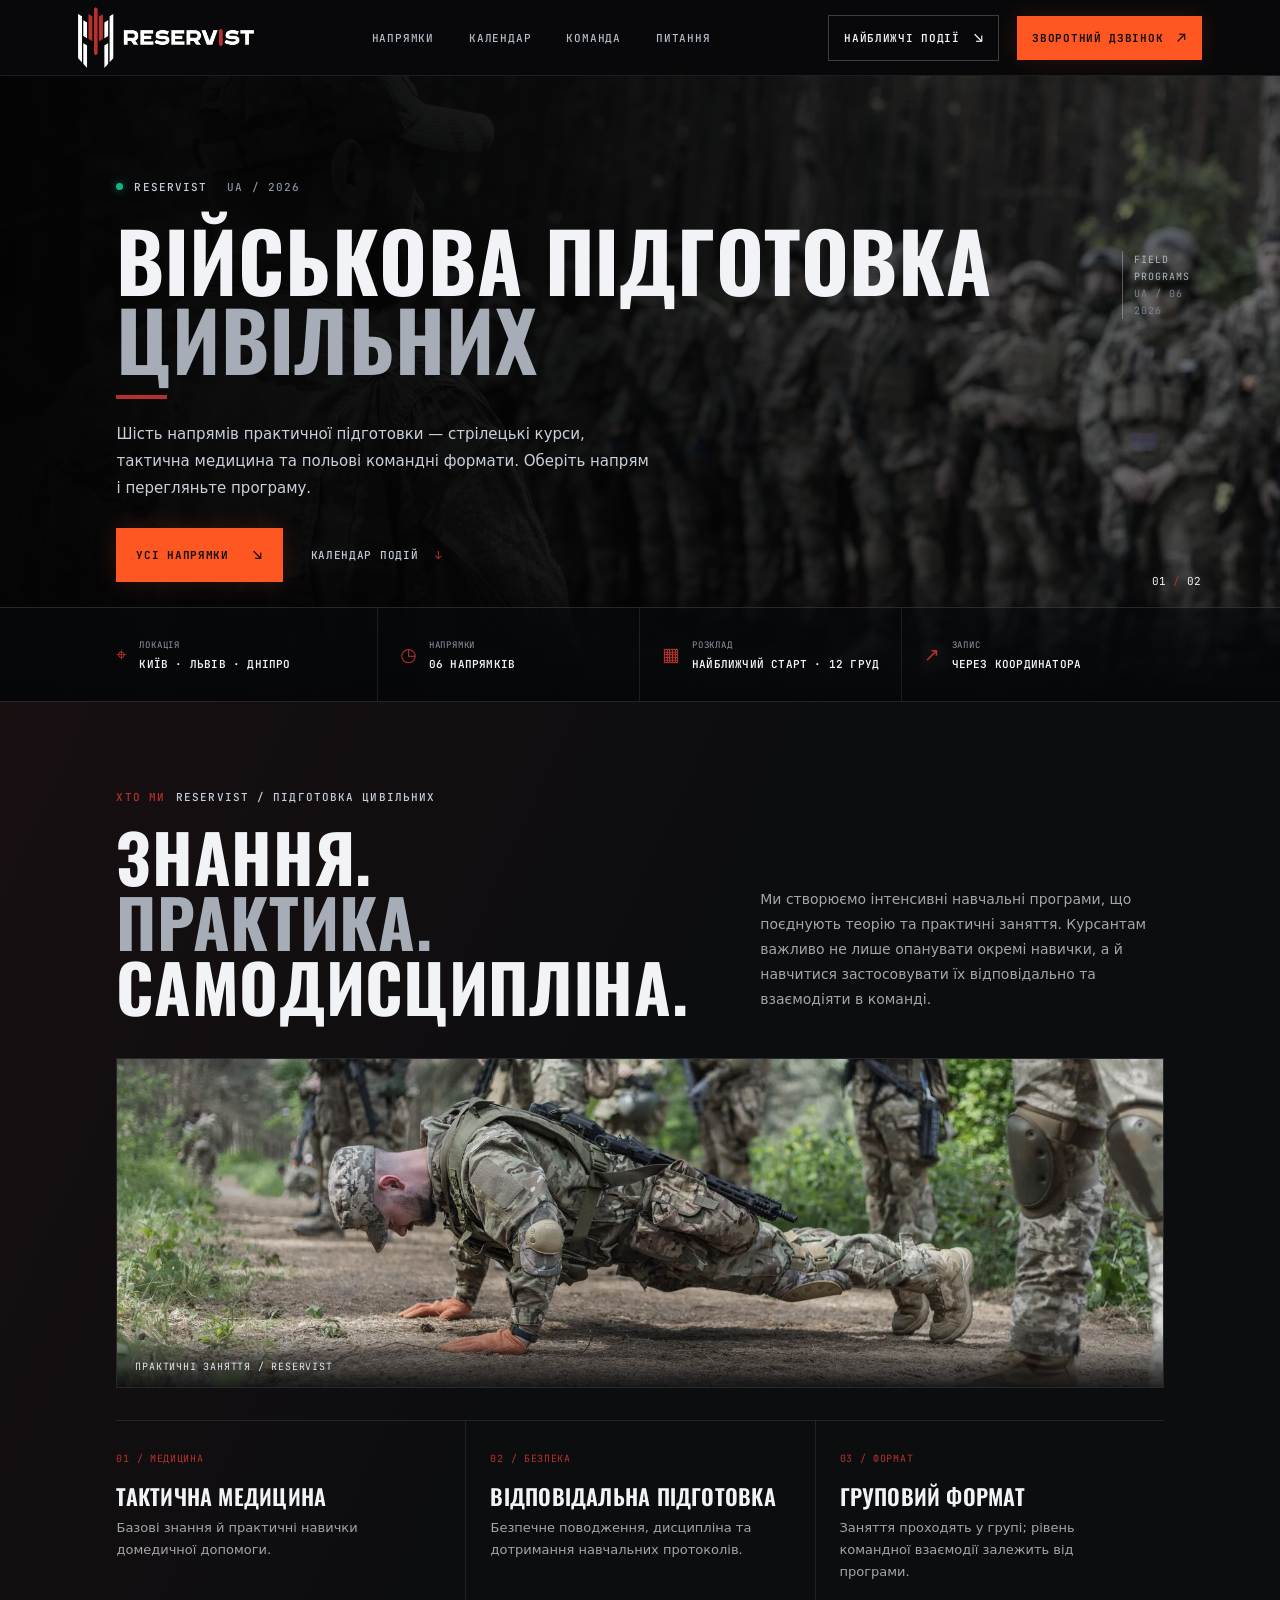
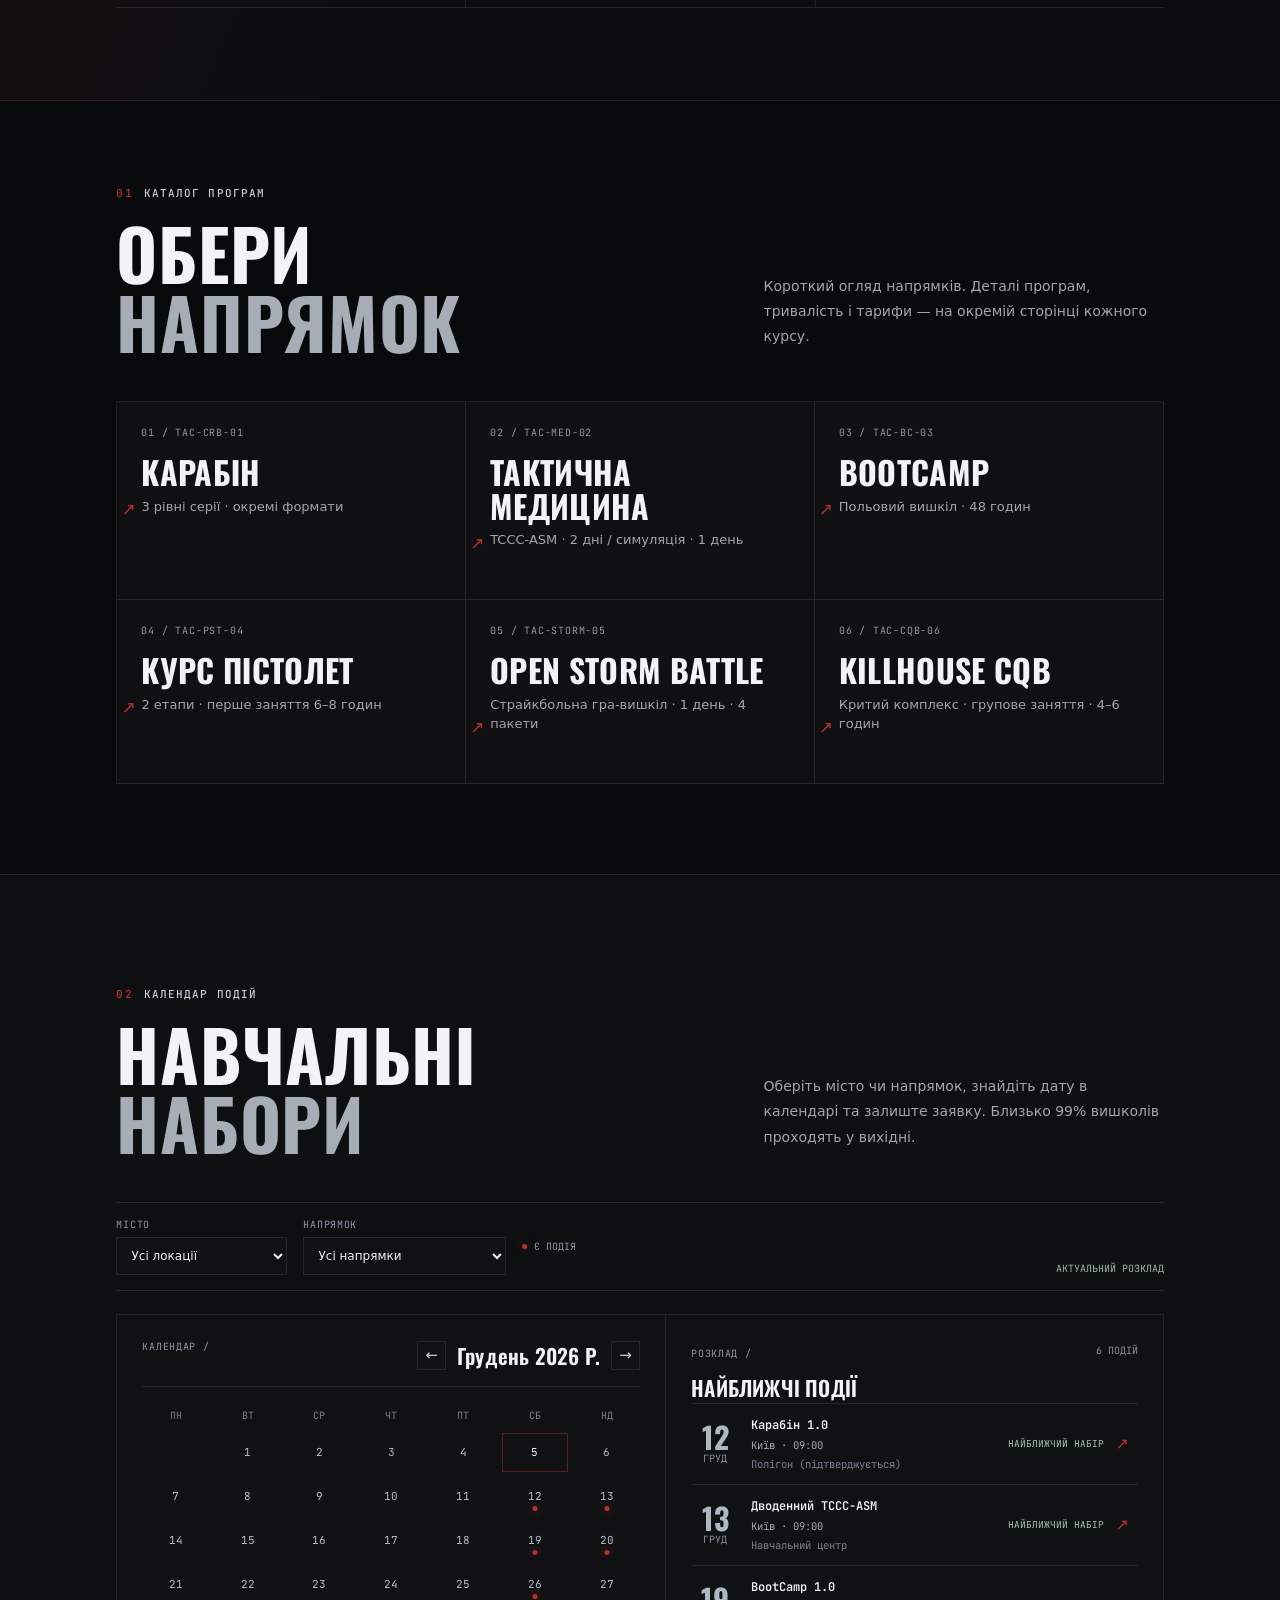
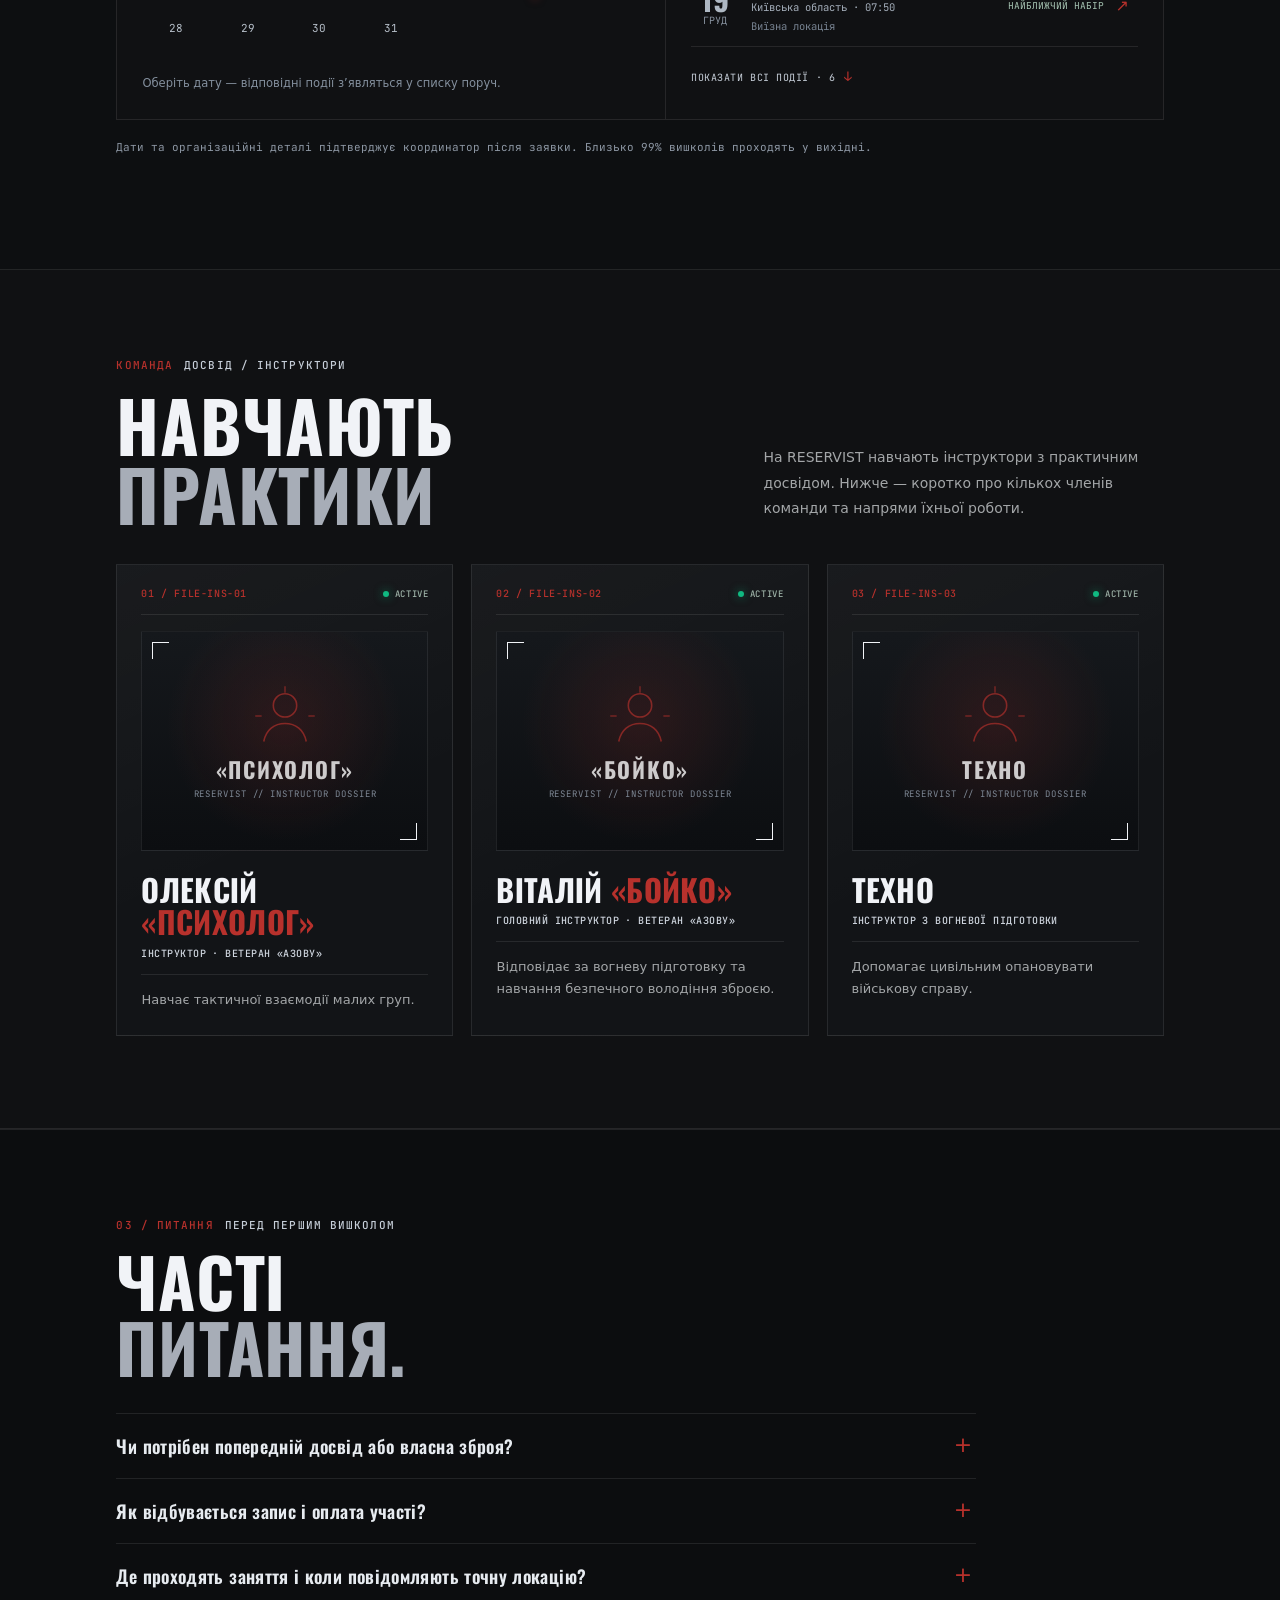
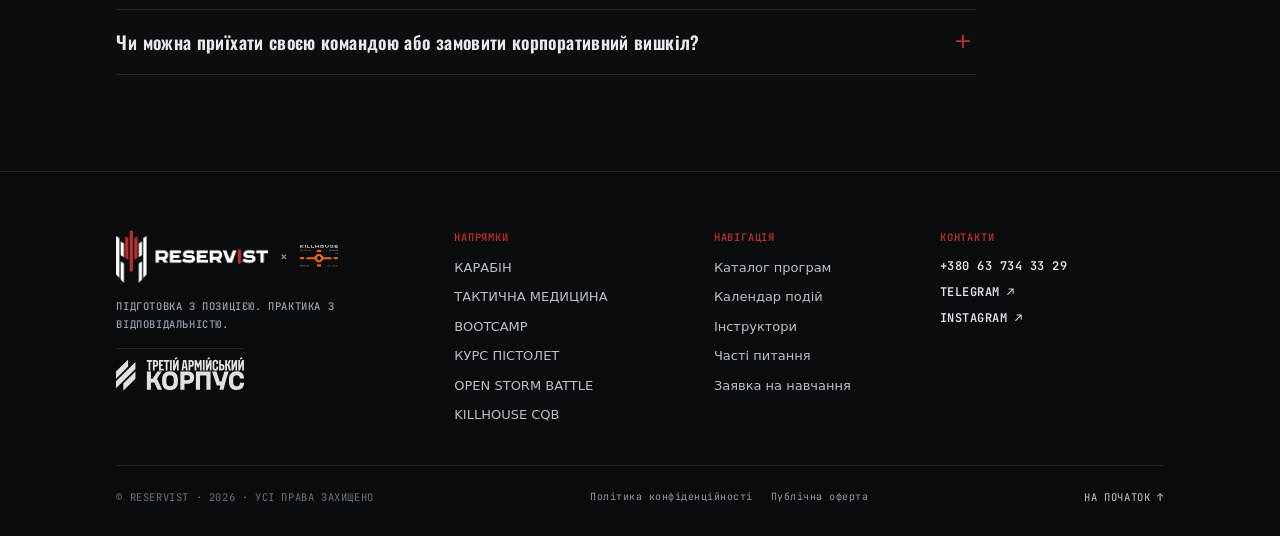
==== commit 5f6dffa7: "Add RESERVIST x KILLHOUSE Academy and 3rd Army Corps logos to footer" ====
--- a/index.html
+++ b/index.html
@@ -10,11 +10,11 @@
     <link rel="preconnect" href="https://fonts.googleapis.com" />
     <link rel="preconnect" href="https://fonts.gstatic.com" crossorigin />
     <link href="https://fonts.googleapis.com/css2?family=JetBrains+Mono:wght@400;500;600;700&family=Oswald:wght@500;600;700&display=swap" rel="stylesheet" />
-    <link rel="stylesheet" href="styles.css?v=17" />
-    <script src="script.js?v=17" defer></script>
-    <script src="cms-config.js?v=17" defer></script>
-    <script src="cms-client.js?v=17" defer></script>
-    <script src="cms-public.js?v=17" defer></script>
+    <link rel="stylesheet" href="styles.css?v=19" />
+    <script src="script.js?v=19" defer></script>
+    <script src="cms-config.js?v=19" defer></script>
+    <script src="cms-client.js?v=19" defer></script>
+    <script src="cms-public.js?v=19" defer></script>
   </head>
   <body data-cms-page="home">
     <div class="site-shell">
@@ -286,8 +286,15 @@
       <footer class="footer">
         <div class="footer-grid">
           <div class="footer-brand-col">
-            <a class="brand" href="#top" aria-label="RESERVIST — на початок"><img class="brand-logo" src="assets/images/reservist-logo.png" alt="RESERVIST — практична підготовка" /></a>
+            <div class="footer-brand-lockup">
+              <a class="brand" href="#top" aria-label="RESERVIST — на початок"><img class="brand-logo" src="assets/images/reservist-logo.png" alt="RESERVIST — практична підготовка" /></a>
+              <span class="footer-brand-x" aria-hidden="true">×</span>
+              <a href="https://killhouse.academy/tactic" target="_blank" rel="noreferrer" aria-label="KILLHOUSE Academy"><img class="footer-partner-logo" src="assets/images/killhouse-logo.svg" alt="KILLHOUSE Academy" /></a>
+            </div>
             <p class="footer-tagline">ПІДГОТОВКА З ПОЗИЦІЄЮ. ПРАКТИКА З ВІДПОВІДАЛЬНІСТЮ.</p>
+            <div class="footer-corps-lockup">
+              <img class="footer-corps-logo" src="assets/images/3ak-logo.svg" alt="Третій армійський корпус" />
+            </div>
           </div>
           <div class="footer-col">
             <span class="footer-col-title">НАПРЯМКИ</span>
--- a/styles.css
+++ b/styles.css
@@ -645,7 +645,14 @@
 
 .footer { border-top: 1px solid var(--line); background: #0a0b0d; padding: 58px 9.1% 32px; display: flex; flex-direction: column; gap: 40px; }
 .footer-grid { display: grid; grid-template-columns: 1.35fr 1fr .85fr 1fr; gap: 36px; align-items: start; }
-.footer-brand-col { display: flex; flex-direction: column; align-items: flex-start; gap: 16px; }
+.footer-brand-col { display: flex; flex-direction: column; align-items: flex-start; gap: 14px; }
+.footer-brand-lockup { display: flex; flex-wrap: wrap; align-items: center; gap: 12px; }
+.footer-brand-lockup .brand-logo { width: 152px; }
+.footer-brand-x { color: #7f8996; font: 600 13px var(--mono); user-select: none; }
+.footer-partner-logo { display: block; height: 22px; width: auto; opacity: .92; transition: opacity .2s; }
+.footer-partner-logo:hover { opacity: 1; }
+.footer-corps-lockup { display: inline-flex; align-items: center; padding-top: 8px; border-top: 1px solid var(--line); }
+.footer-corps-logo { display: block; height: 34px; width: auto; opacity: .88; }
 .footer-tagline { margin: 0; max-width: 300px; color: #96a0ad; font: 500 10.5px/1.75 var(--mono); letter-spacing: .6px; }
 .footer-col { display: flex; flex-direction: column; gap: 10px; }
 .footer-col-title { color: var(--brand-accent); font: 600 10.5px var(--mono); letter-spacing: .8px; margin-bottom: 4px; text-transform: uppercase; }
@@ -915,9 +922,23 @@
   .booking-section { grid-template-columns: 1fr; gap: 32px; }
   .booking-copy h2 { font-size: 68px; }
   .booking-form { padding: 23px 19px; }
-  .footer { padding: 42px 20px 26px; gap: 28px; }
-  .footer-grid { grid-template-columns: 1fr; gap: 24px; }
-  .footer-bottom { flex-direction: column; align-items: flex-start; gap: 10px; }
+  .footer { padding: 28px 18px 20px; gap: 18px; }
+  .footer-grid { grid-template-columns: 1fr 1fr; gap: 16px 14px; }
+  .footer-brand-col { grid-column: 1 / -1; gap: 8px; padding-bottom: 14px; border-bottom: 1px solid var(--line); }
+  .footer-brand-col .brand-logo { width: 124px; }
+  .footer-partner-logo { height: 18px; }
+  .footer-corps-lockup { padding-top: 6px; }
+  .footer-corps-logo { height: 28px; }
+  .footer-tagline { font-size: 9.5px; line-height: 1.5; max-width: none; }
+  .footer-col { gap: 7px; }
+  .footer-col-title { font-size: 9.5px; margin-bottom: 2px; }
+  .footer-col a { font-size: 12px; line-height: 1.4; }
+  .footer-col:last-child { grid-column: 1 / -1; padding-top: 14px; border-top: 1px solid var(--line); }
+  .footer-links { flex-direction: row; flex-wrap: wrap; align-items: center; gap: 10px 16px; }
+  .footer-links a { font-size: 11px; }
+  .footer-bottom { padding-top: 14px; flex-direction: row; flex-wrap: wrap; align-items: center; justify-content: space-between; gap: 8px 14px; }
+  .footer-legal-links { gap: 10px 14px; }
+  .footer-copy, .back-top { font-size: 9.5px; }
 }
 @media (max-width: 390px) {
   .hero h1 { font-size: 46px; }
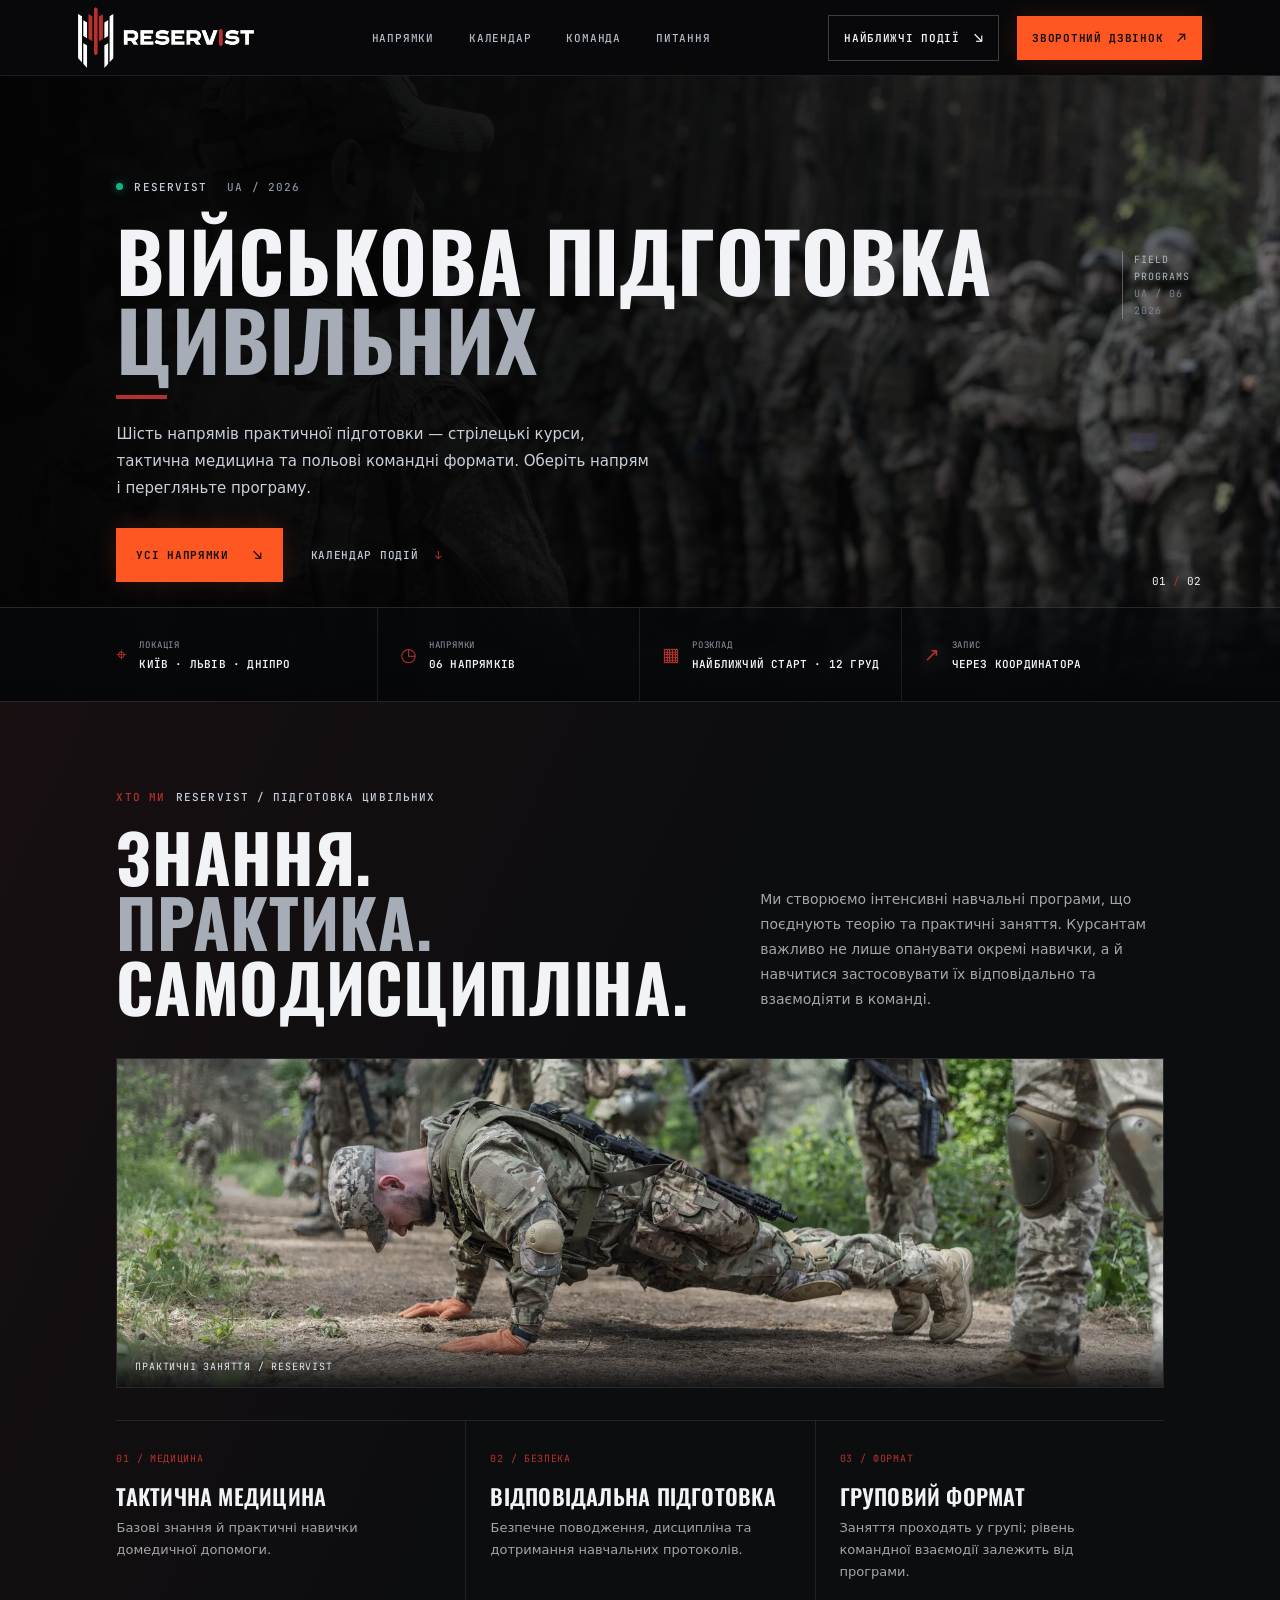
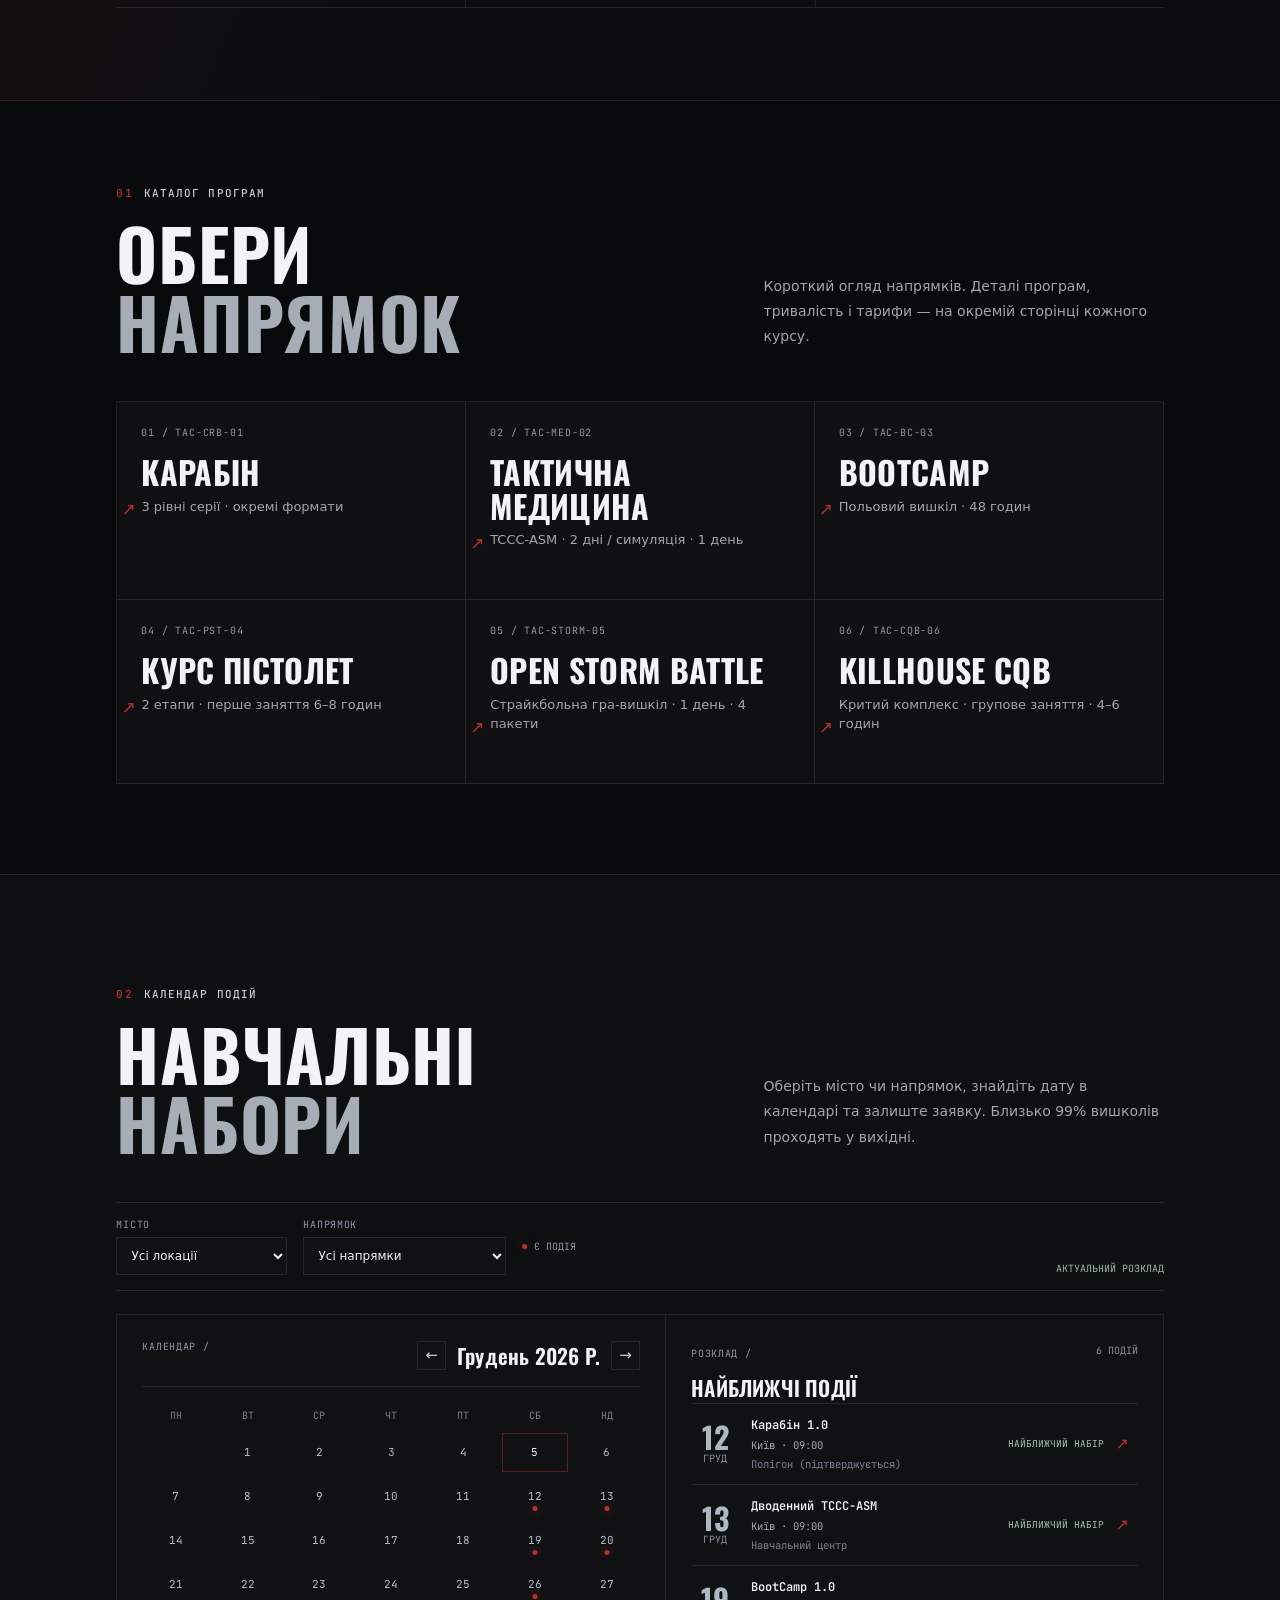
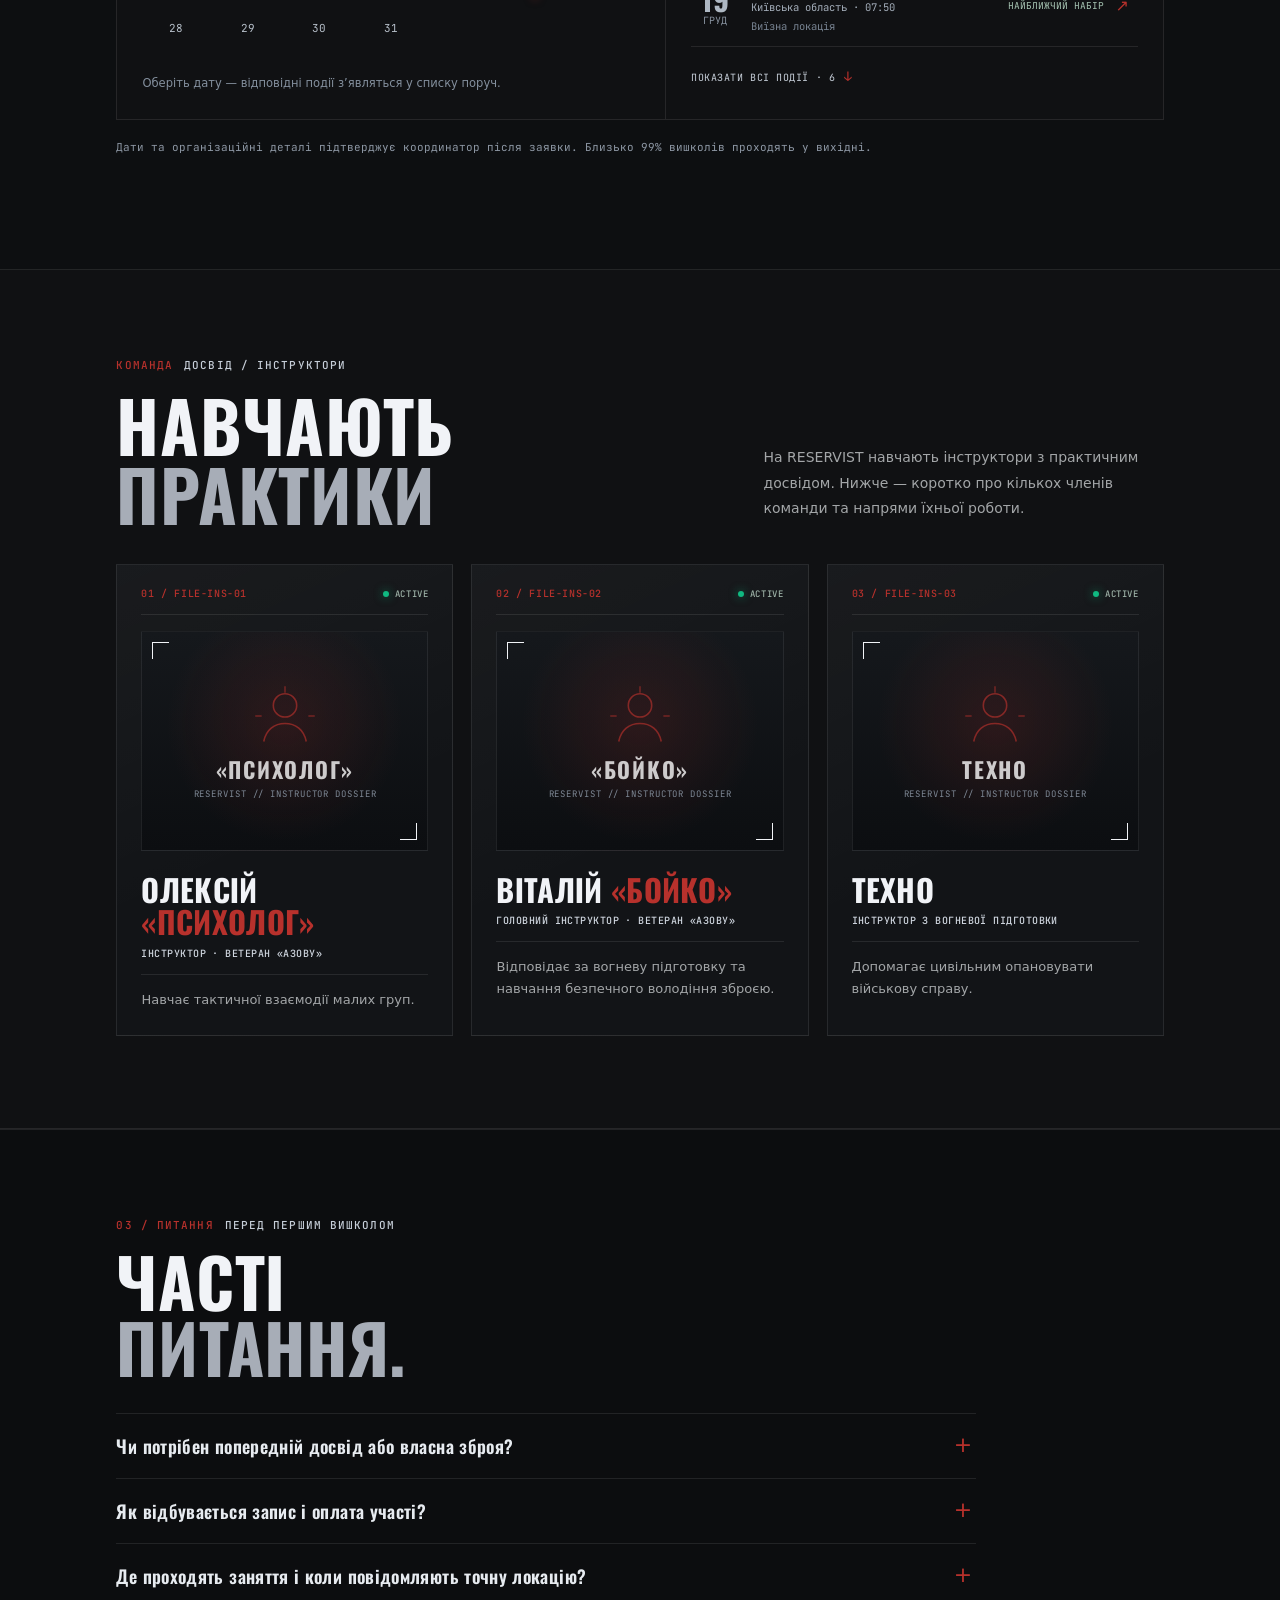
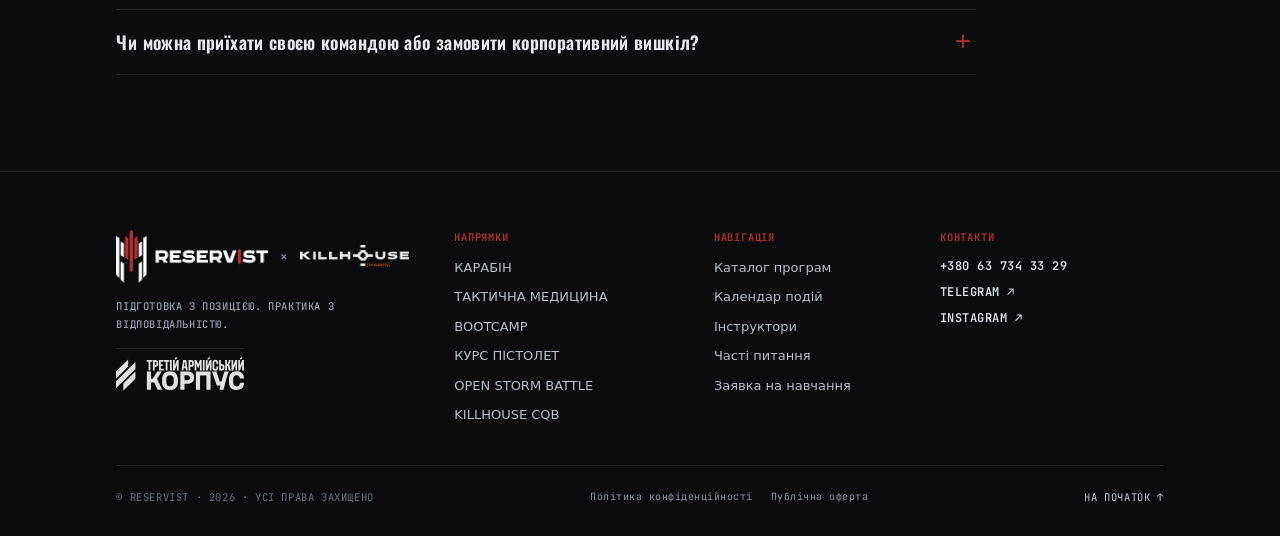
==== commit f5099fec: "Use uploaded white/orange Killhouse Academy logo in footer" ====
--- a/index.html
+++ b/index.html
@@ -10,11 +10,11 @@
     <link rel="preconnect" href="https://fonts.googleapis.com" />
     <link rel="preconnect" href="https://fonts.gstatic.com" crossorigin />
     <link href="https://fonts.googleapis.com/css2?family=JetBrains+Mono:wght@400;500;600;700&family=Oswald:wght@500;600;700&display=swap" rel="stylesheet" />
-    <link rel="stylesheet" href="styles.css?v=19" />
-    <script src="script.js?v=19" defer></script>
-    <script src="cms-config.js?v=19" defer></script>
-    <script src="cms-client.js?v=19" defer></script>
-    <script src="cms-public.js?v=19" defer></script>
+    <link rel="stylesheet" href="styles.css?v=20" />
+    <script src="script.js?v=20" defer></script>
+    <script src="cms-config.js?v=20" defer></script>
+    <script src="cms-client.js?v=20" defer></script>
+    <script src="cms-public.js?v=20" defer></script>
   </head>
   <body data-cms-page="home">
     <div class="site-shell">
@@ -289,7 +289,7 @@
             <div class="footer-brand-lockup">
               <a class="brand" href="#top" aria-label="RESERVIST — на початок"><img class="brand-logo" src="assets/images/reservist-logo.png" alt="RESERVIST — практична підготовка" /></a>
               <span class="footer-brand-x" aria-hidden="true">×</span>
-              <a href="https://killhouse.academy/tactic" target="_blank" rel="noreferrer" aria-label="KILLHOUSE Academy"><img class="footer-partner-logo" src="assets/images/killhouse-logo.svg" alt="KILLHOUSE Academy" /></a>
+              <a href="https://killhouse.academy/tactic" target="_blank" rel="noreferrer" aria-label="KILLHOUSE Academy"><img class="footer-partner-logo" src="assets/images/killhouse-logo.png" alt="KILLHOUSE Academy" /></a>
             </div>
             <p class="footer-tagline">ПІДГОТОВКА З ПОЗИЦІЄЮ. ПРАКТИКА З ВІДПОВІДАЛЬНІСТЮ.</p>
             <div class="footer-corps-lockup">
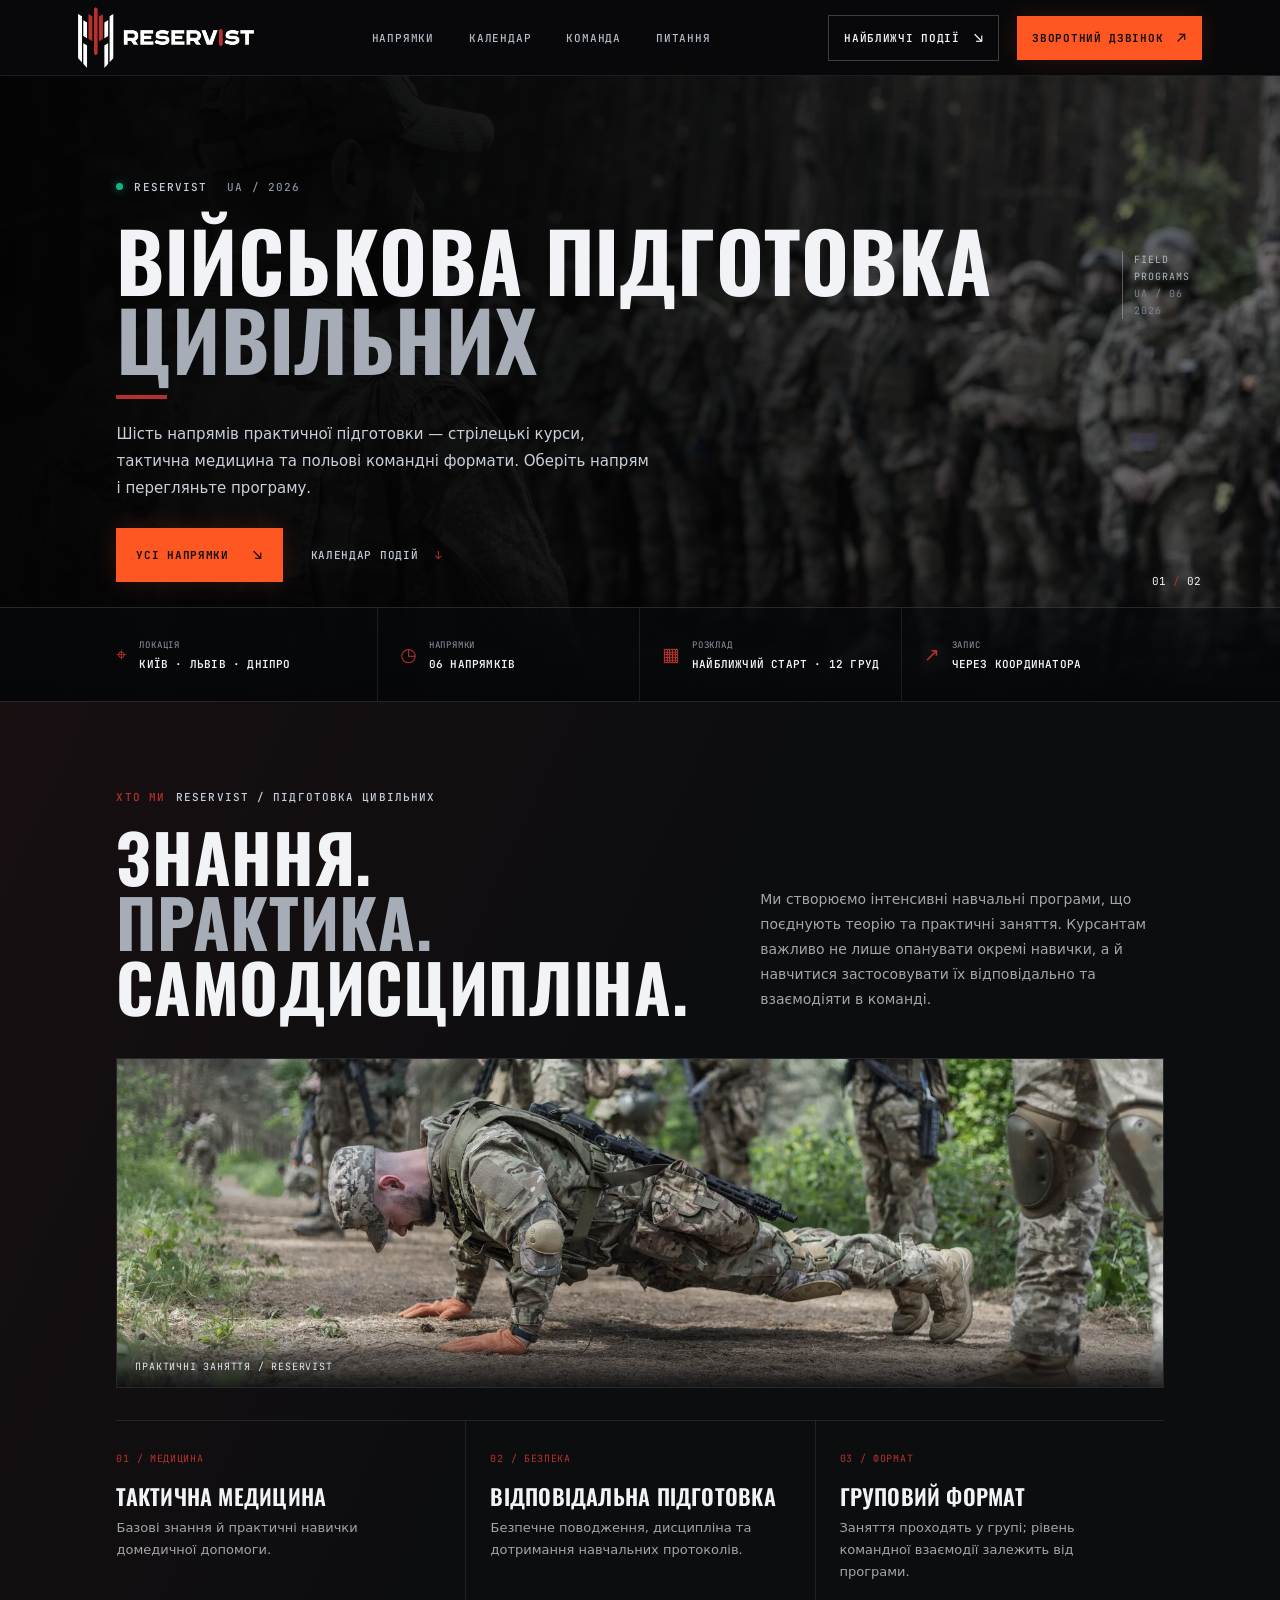
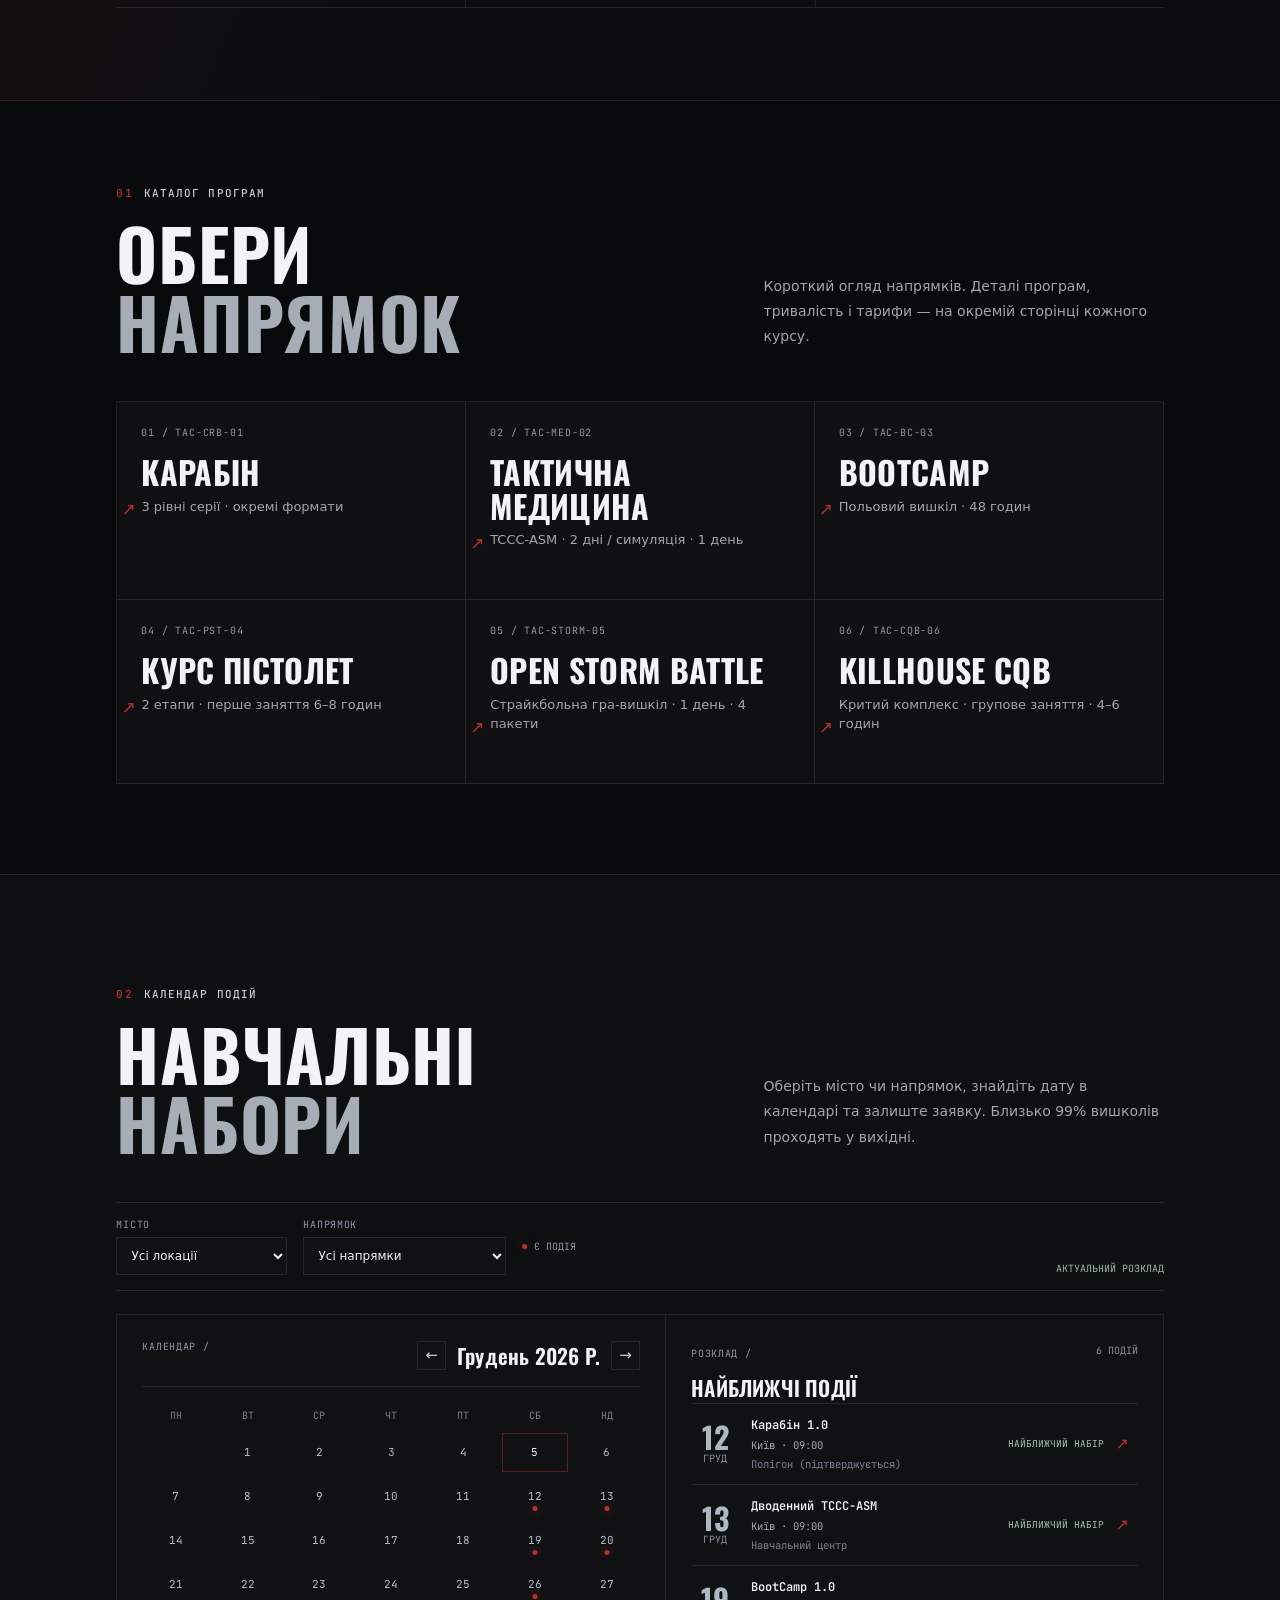
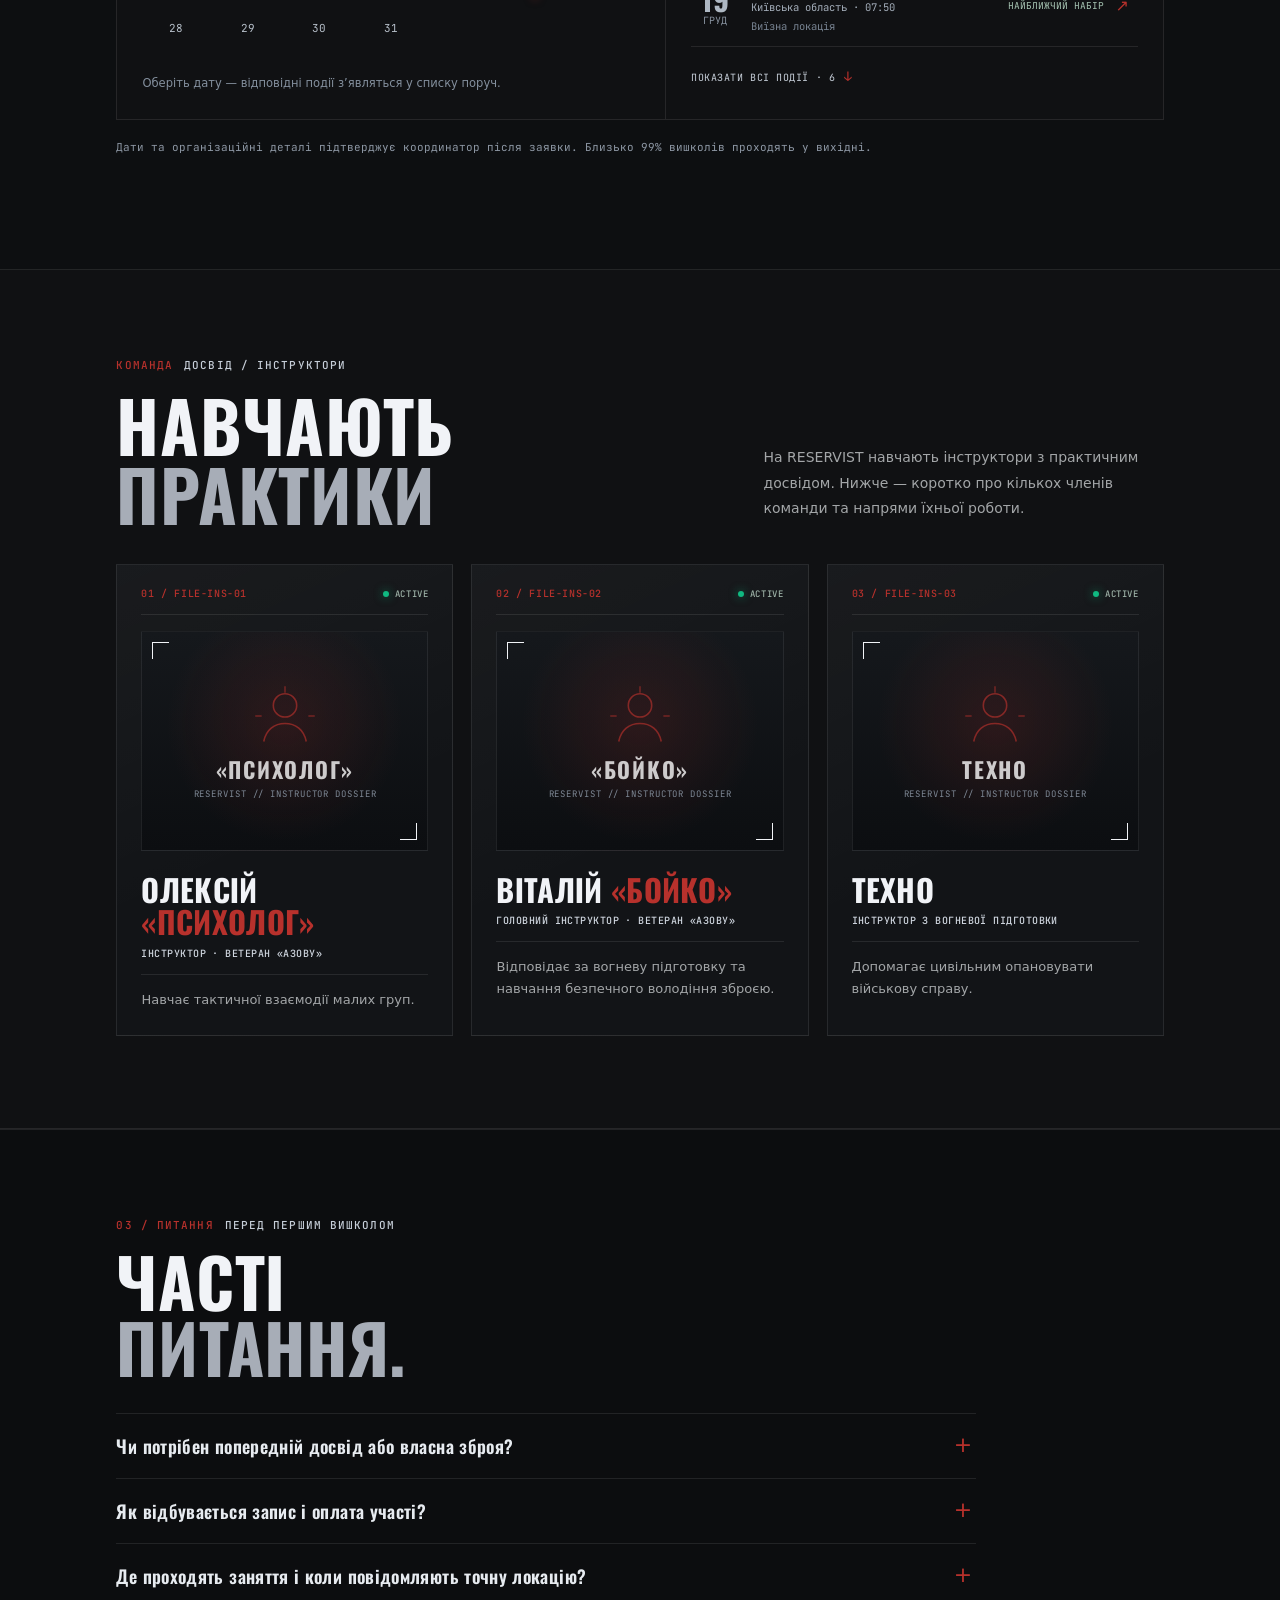
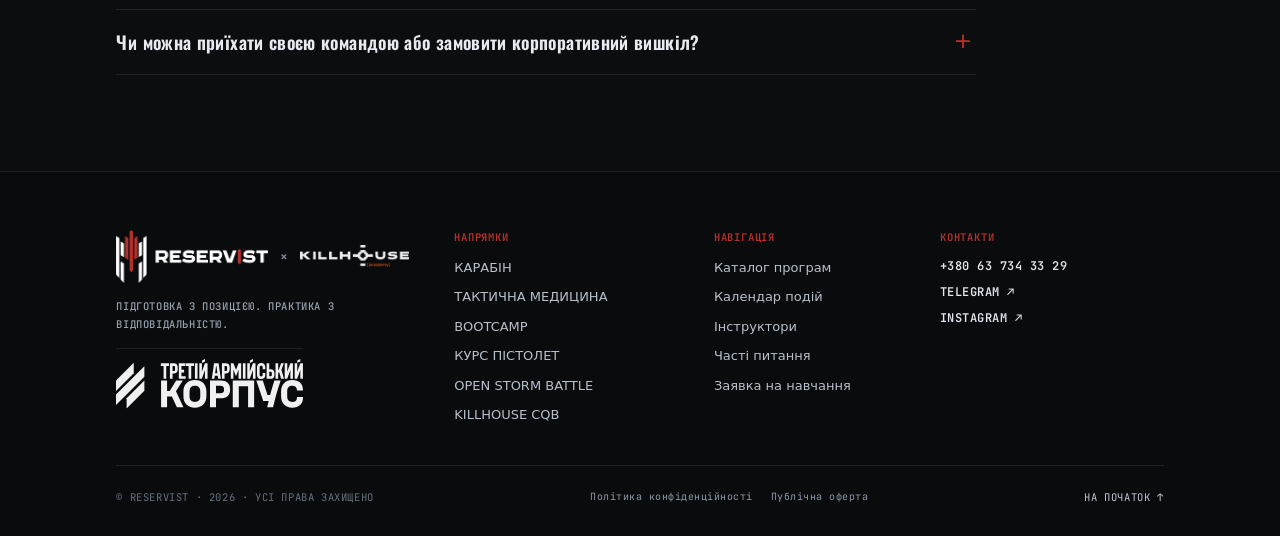
==== commit 1c88ad60: "Increase 3rd Army Corps logo size in footer" ====
--- a/index.html
+++ b/index.html
@@ -10,11 +10,11 @@
     <link rel="preconnect" href="https://fonts.googleapis.com" />
     <link rel="preconnect" href="https://fonts.gstatic.com" crossorigin />
     <link href="https://fonts.googleapis.com/css2?family=JetBrains+Mono:wght@400;500;600;700&family=Oswald:wght@500;600;700&display=swap" rel="stylesheet" />
-    <link rel="stylesheet" href="styles.css?v=20" />
-    <script src="script.js?v=20" defer></script>
-    <script src="cms-config.js?v=20" defer></script>
-    <script src="cms-client.js?v=20" defer></script>
-    <script src="cms-public.js?v=20" defer></script>
+    <link rel="stylesheet" href="styles.css?v=21" />
+    <script src="script.js?v=21" defer></script>
+    <script src="cms-config.js?v=21" defer></script>
+    <script src="cms-client.js?v=21" defer></script>
+    <script src="cms-public.js?v=21" defer></script>
   </head>
   <body data-cms-page="home">
     <div class="site-shell">
--- a/styles.css
+++ b/styles.css
@@ -651,8 +651,8 @@
 .footer-brand-x { color: #7f8996; font: 600 13px var(--mono); user-select: none; }
 .footer-partner-logo { display: block; height: 22px; width: auto; opacity: .92; transition: opacity .2s; }
 .footer-partner-logo:hover { opacity: 1; }
-.footer-corps-lockup { display: inline-flex; align-items: center; padding-top: 8px; border-top: 1px solid var(--line); }
-.footer-corps-logo { display: block; height: 34px; width: auto; opacity: .88; }
+.footer-corps-lockup { display: inline-flex; align-items: center; padding-top: 10px; border-top: 1px solid var(--line); }
+.footer-corps-logo { display: block; height: 50px; width: auto; opacity: .94; }
 .footer-tagline { margin: 0; max-width: 300px; color: #96a0ad; font: 500 10.5px/1.75 var(--mono); letter-spacing: .6px; }
 .footer-col { display: flex; flex-direction: column; gap: 10px; }
 .footer-col-title { color: var(--brand-accent); font: 600 10.5px var(--mono); letter-spacing: .8px; margin-bottom: 4px; text-transform: uppercase; }
@@ -927,8 +927,8 @@
   .footer-brand-col { grid-column: 1 / -1; gap: 8px; padding-bottom: 14px; border-bottom: 1px solid var(--line); }
   .footer-brand-col .brand-logo { width: 124px; }
   .footer-partner-logo { height: 18px; }
-  .footer-corps-lockup { padding-top: 6px; }
-  .footer-corps-logo { height: 28px; }
+  .footer-corps-lockup { padding-top: 8px; }
+  .footer-corps-logo { height: 40px; }
   .footer-tagline { font-size: 9.5px; line-height: 1.5; max-width: none; }
   .footer-col { gap: 7px; }
   .footer-col-title { font-size: 9.5px; margin-bottom: 2px; }
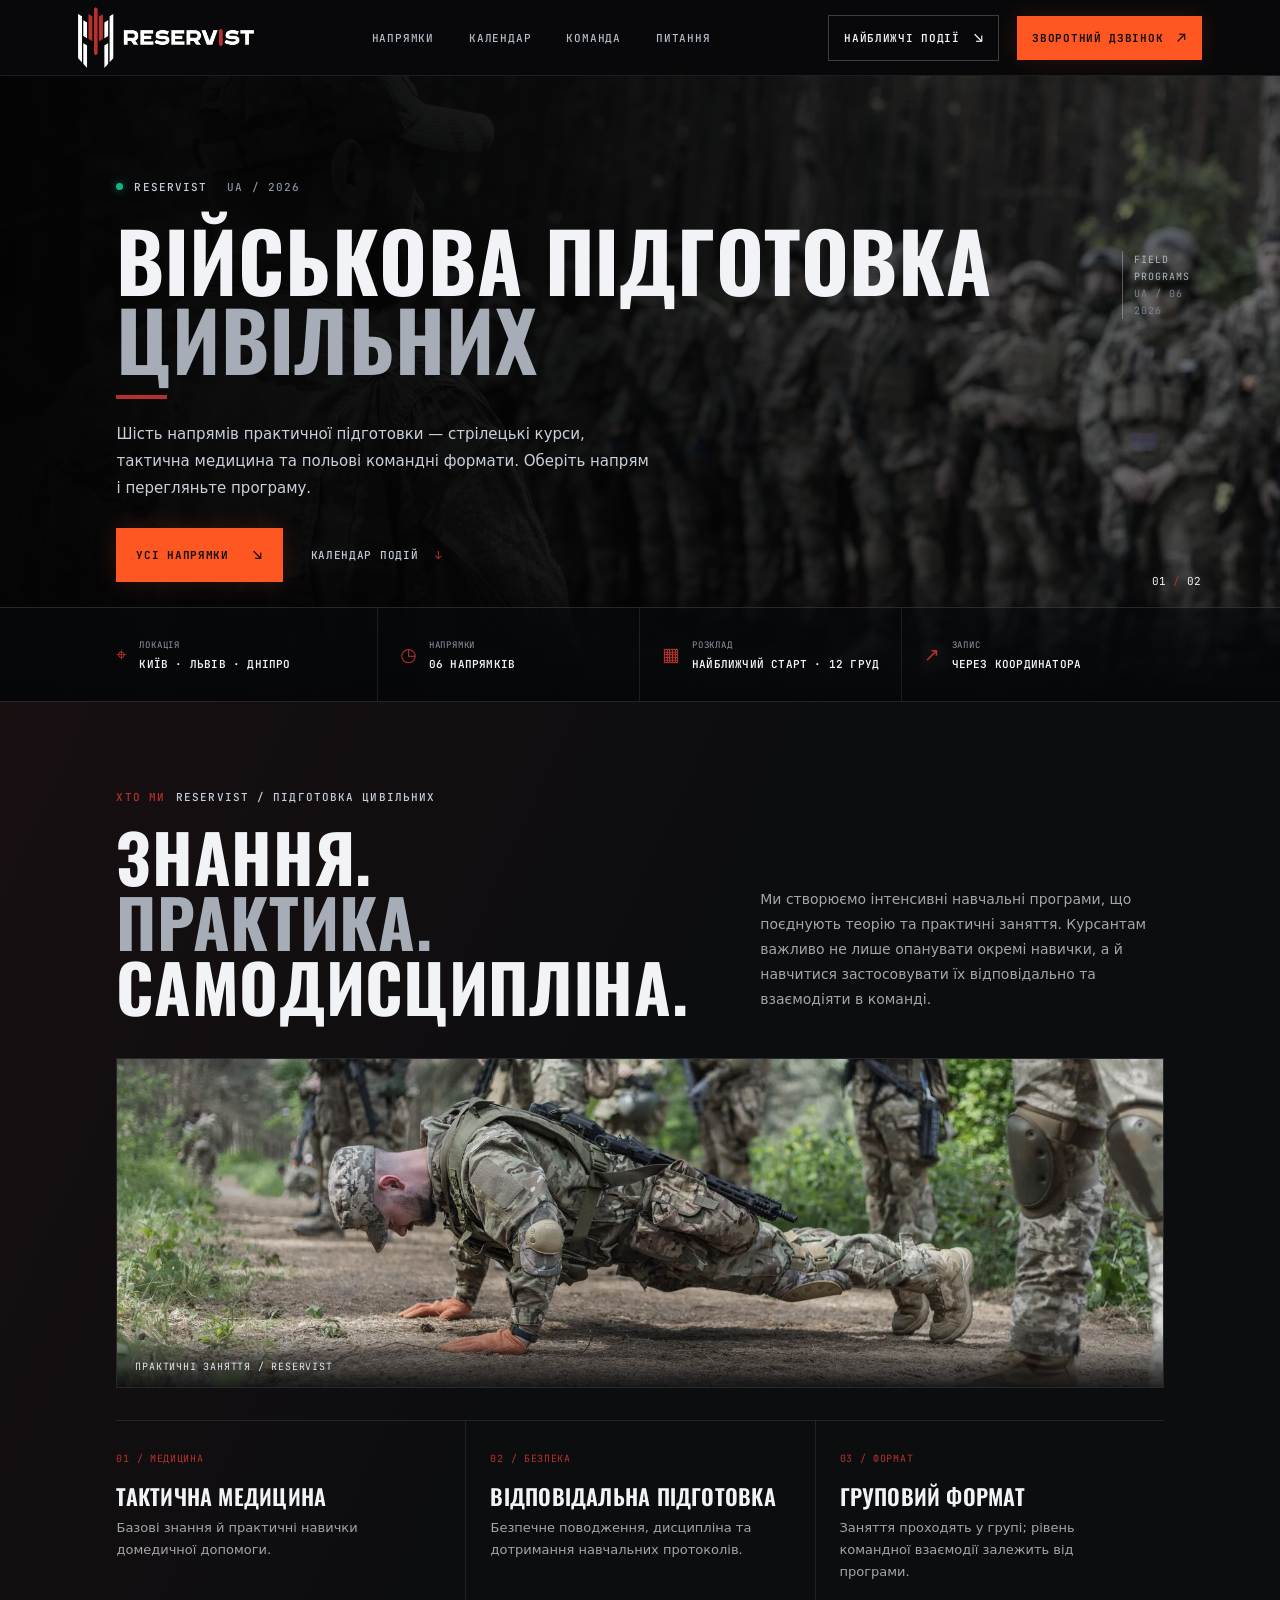
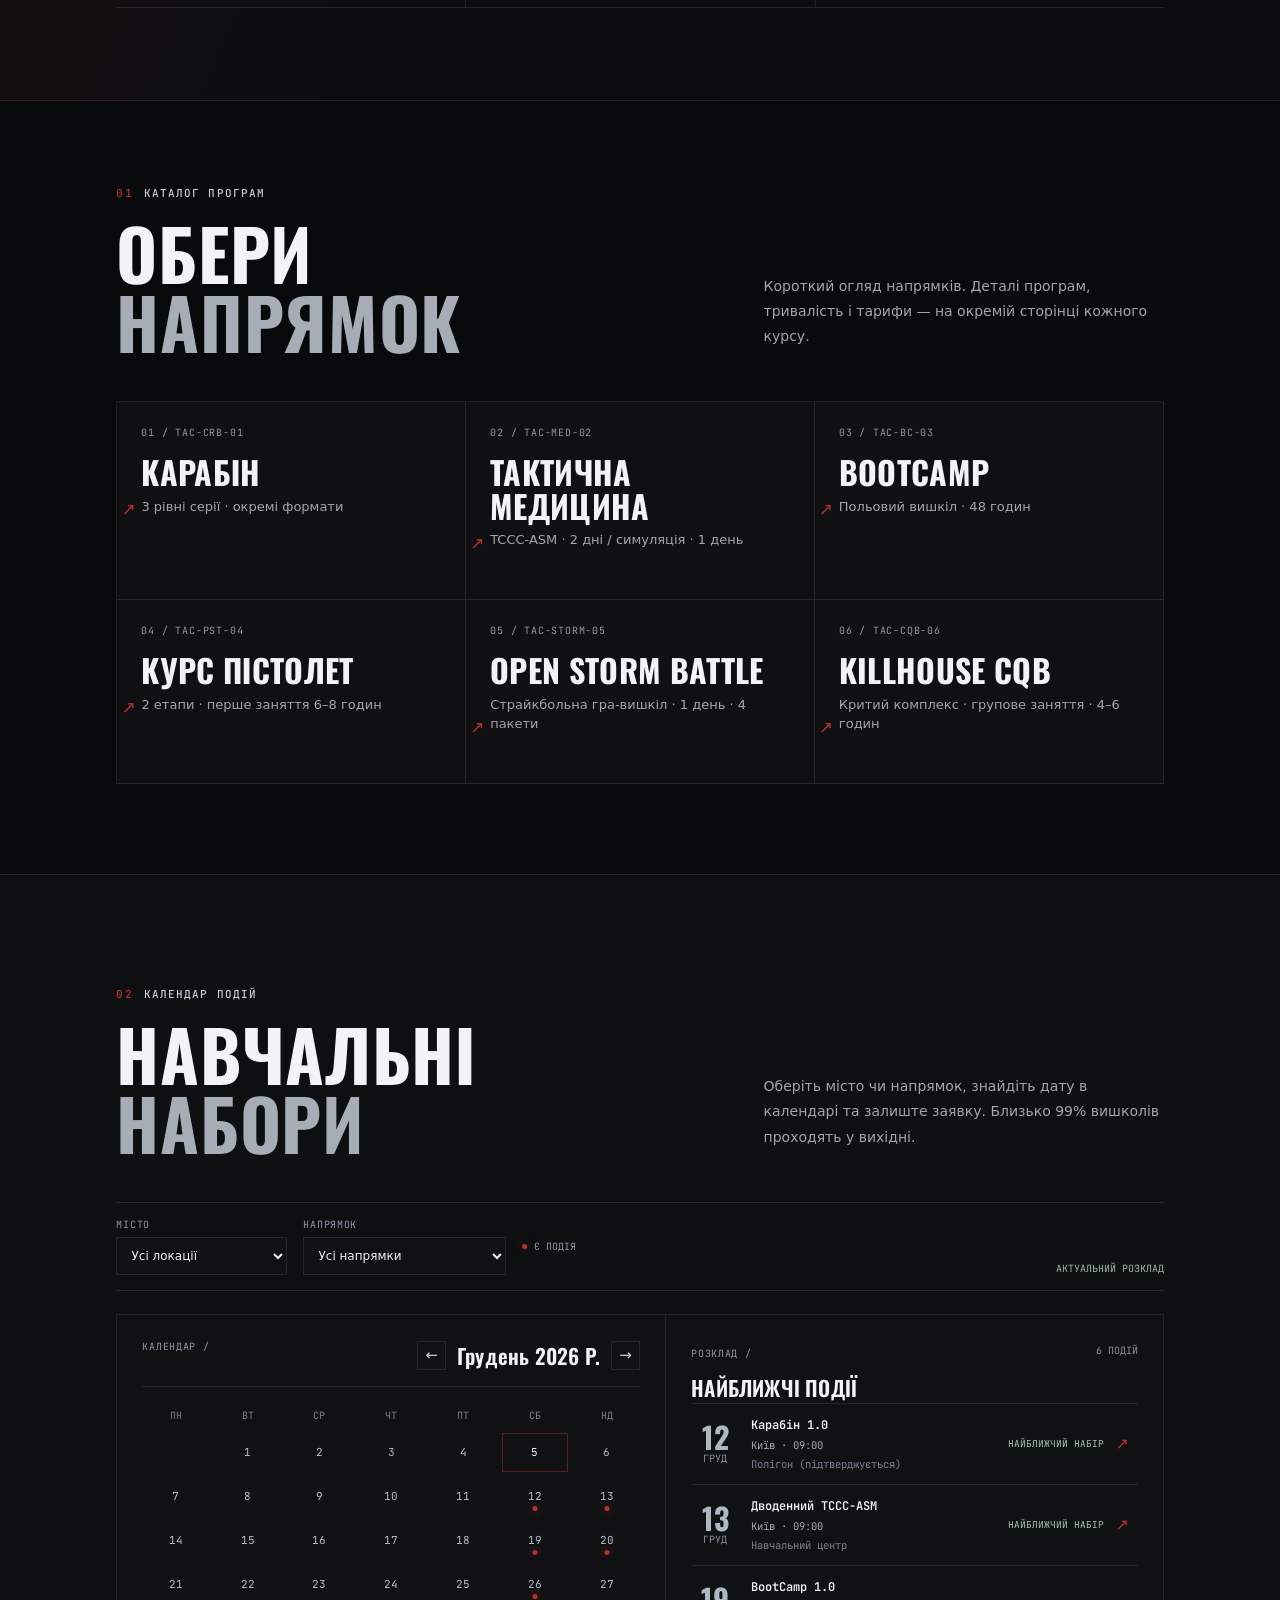
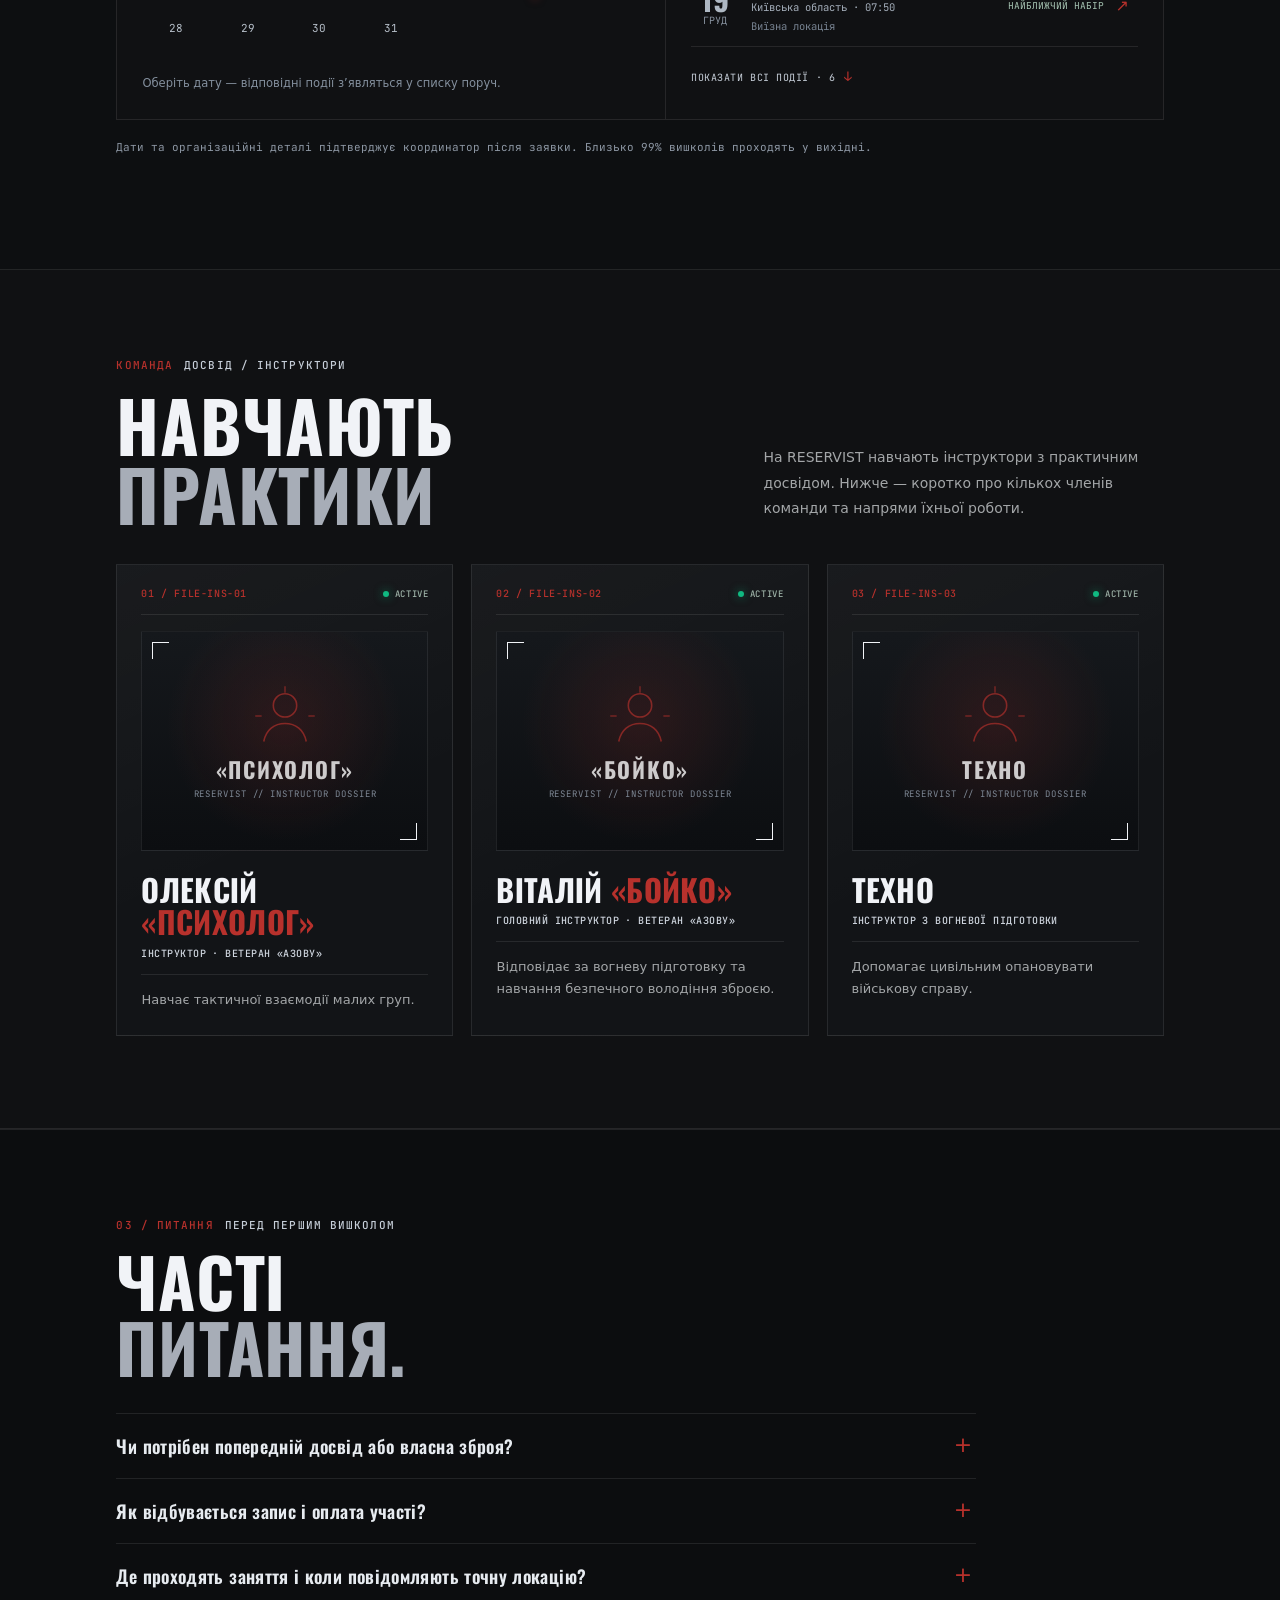
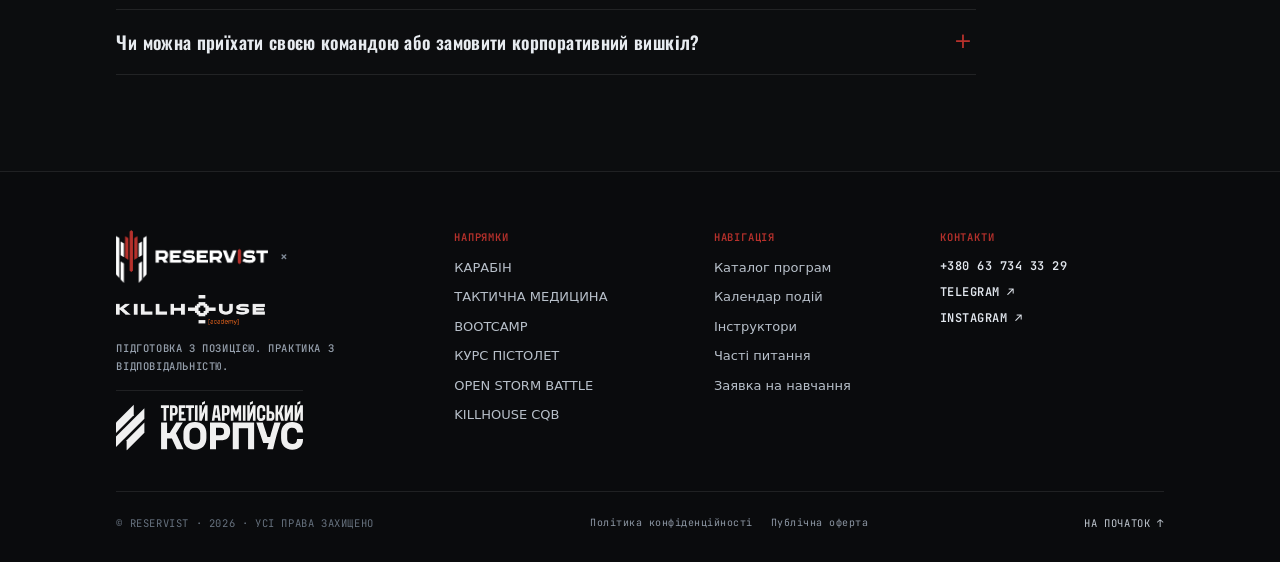
==== commit d2b16fb9: "Increase Killhouse Academy logo height to 30px in footer" ====
--- a/index.html
+++ b/index.html
@@ -10,11 +10,11 @@
     <link rel="preconnect" href="https://fonts.googleapis.com" />
     <link rel="preconnect" href="https://fonts.gstatic.com" crossorigin />
     <link href="https://fonts.googleapis.com/css2?family=JetBrains+Mono:wght@400;500;600;700&family=Oswald:wght@500;600;700&display=swap" rel="stylesheet" />
-    <link rel="stylesheet" href="styles.css?v=21" />
-    <script src="script.js?v=21" defer></script>
-    <script src="cms-config.js?v=21" defer></script>
-    <script src="cms-client.js?v=21" defer></script>
-    <script src="cms-public.js?v=21" defer></script>
+    <link rel="stylesheet" href="styles.css?v=22" />
+    <script src="script.js?v=22" defer></script>
+    <script src="cms-config.js?v=22" defer></script>
+    <script src="cms-client.js?v=22" defer></script>
+    <script src="cms-public.js?v=22" defer></script>
   </head>
   <body data-cms-page="home">
     <div class="site-shell">
--- a/styles.css
+++ b/styles.css
@@ -649,7 +649,7 @@
 .footer-brand-lockup { display: flex; flex-wrap: wrap; align-items: center; gap: 12px; }
 .footer-brand-lockup .brand-logo { width: 152px; }
 .footer-brand-x { color: #7f8996; font: 600 13px var(--mono); user-select: none; }
-.footer-partner-logo { display: block; height: 22px; width: auto; opacity: .92; transition: opacity .2s; }
+.footer-partner-logo { display: block; height: 30px; width: auto; opacity: .94; transition: opacity .2s; }
 .footer-partner-logo:hover { opacity: 1; }
 .footer-corps-lockup { display: inline-flex; align-items: center; padding-top: 10px; border-top: 1px solid var(--line); }
 .footer-corps-logo { display: block; height: 50px; width: auto; opacity: .94; }
@@ -926,7 +926,7 @@
   .footer-grid { grid-template-columns: 1fr 1fr; gap: 16px 14px; }
   .footer-brand-col { grid-column: 1 / -1; gap: 8px; padding-bottom: 14px; border-bottom: 1px solid var(--line); }
   .footer-brand-col .brand-logo { width: 124px; }
-  .footer-partner-logo { height: 18px; }
+  .footer-partner-logo { height: 24px; }
   .footer-corps-lockup { padding-top: 8px; }
   .footer-corps-logo { height: 40px; }
   .footer-tagline { font-size: 9.5px; line-height: 1.5; max-width: none; }
